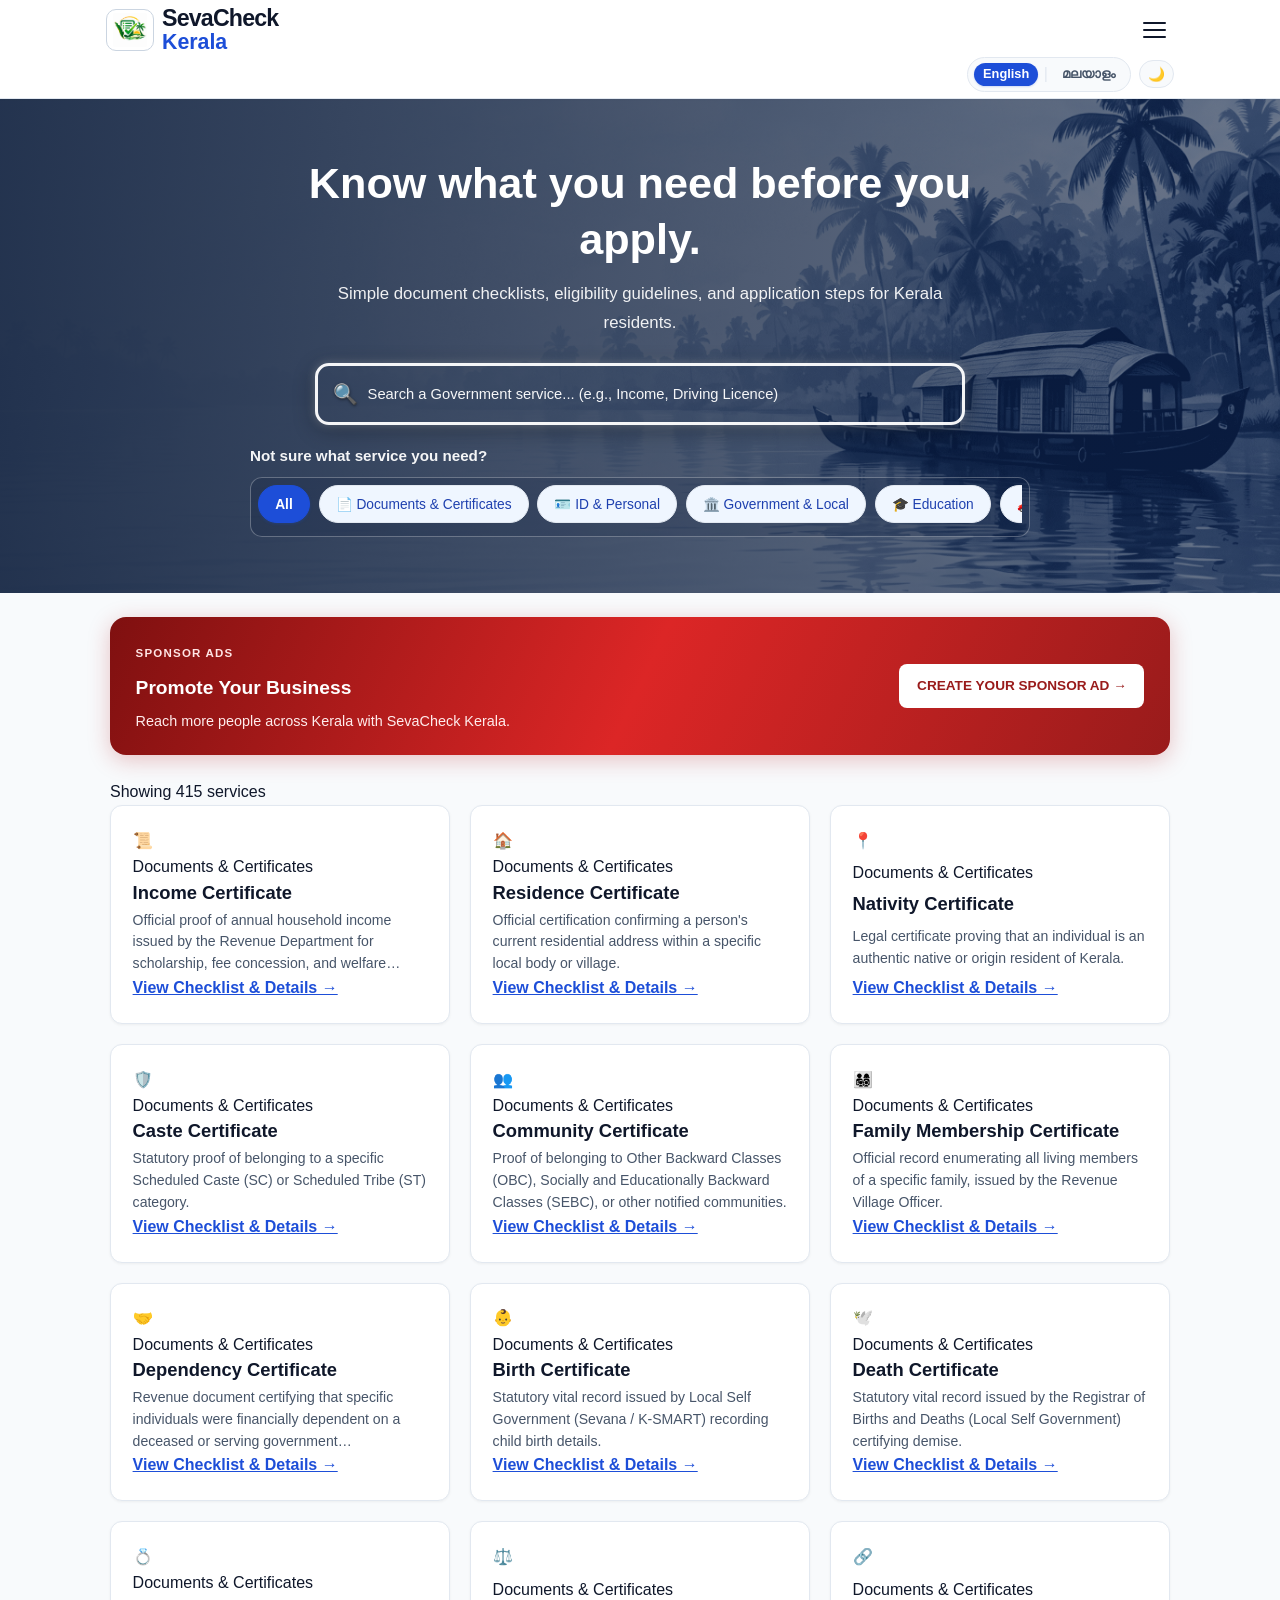
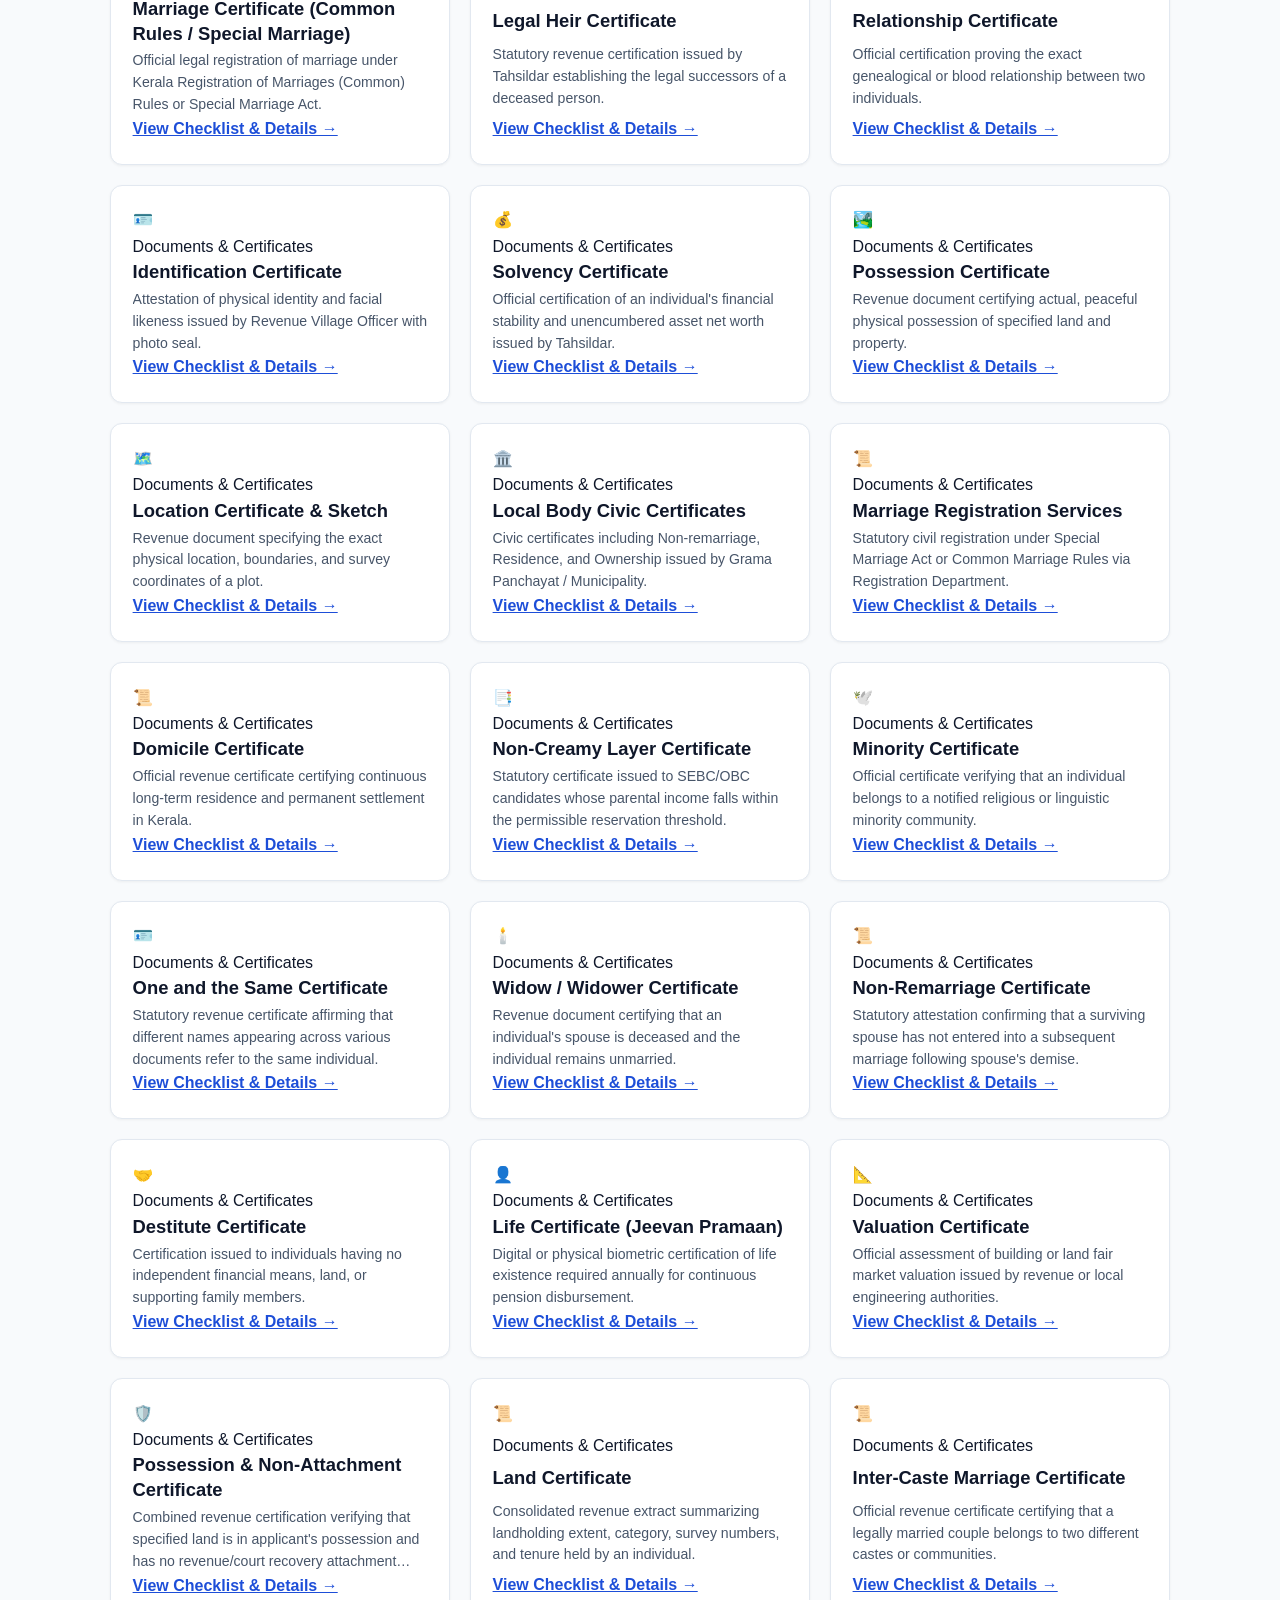
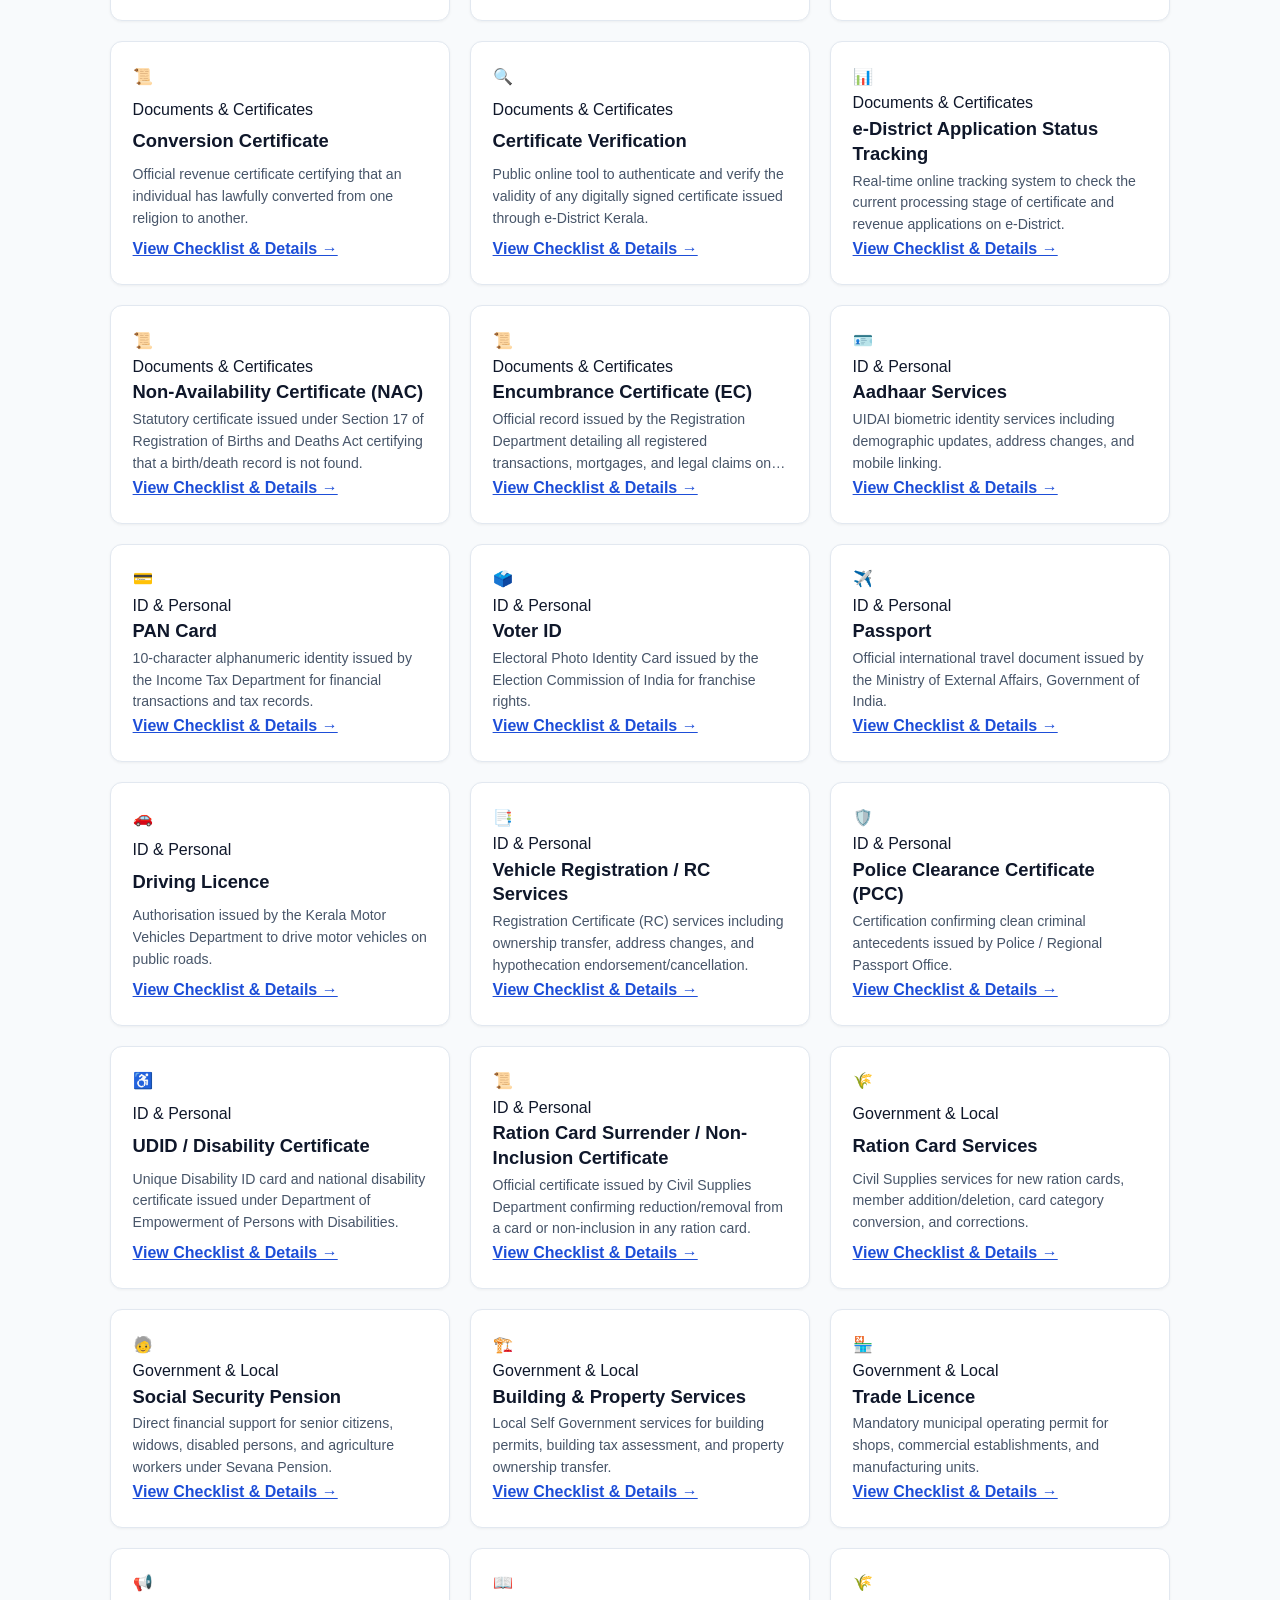
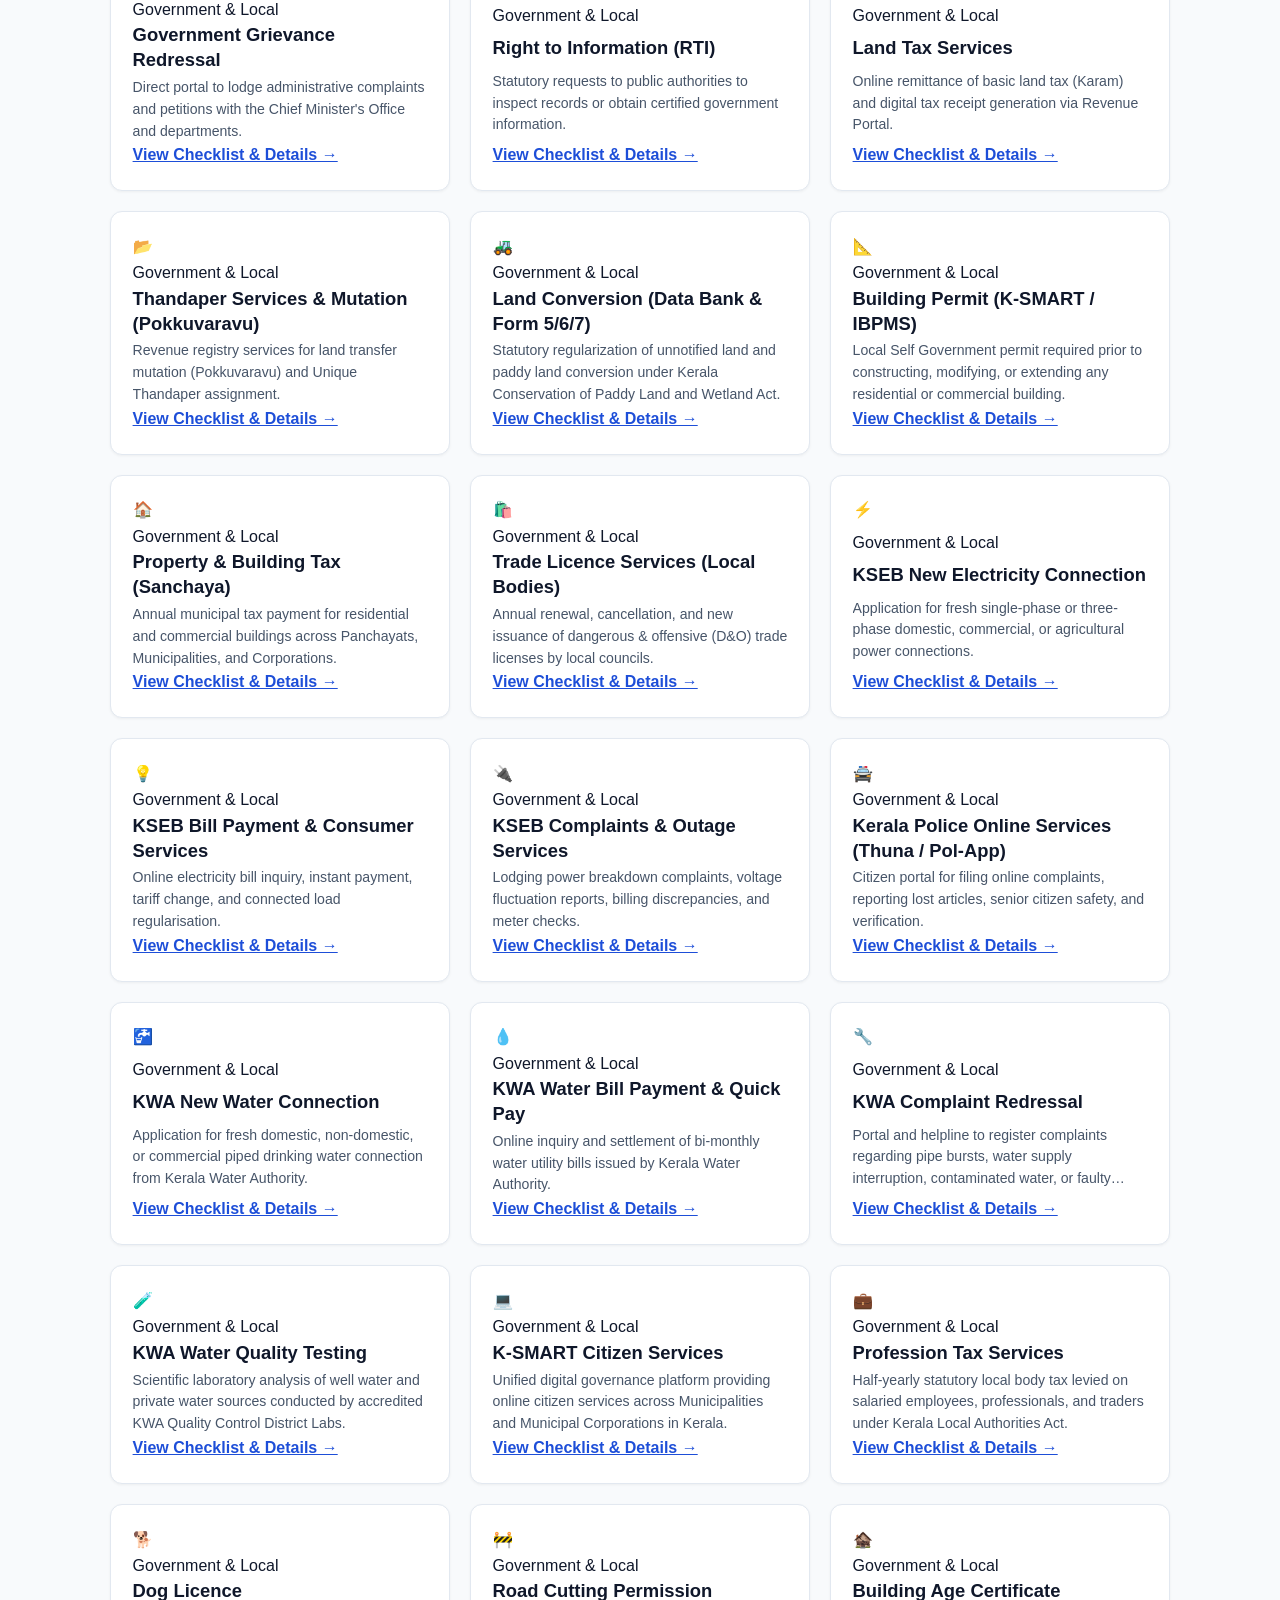
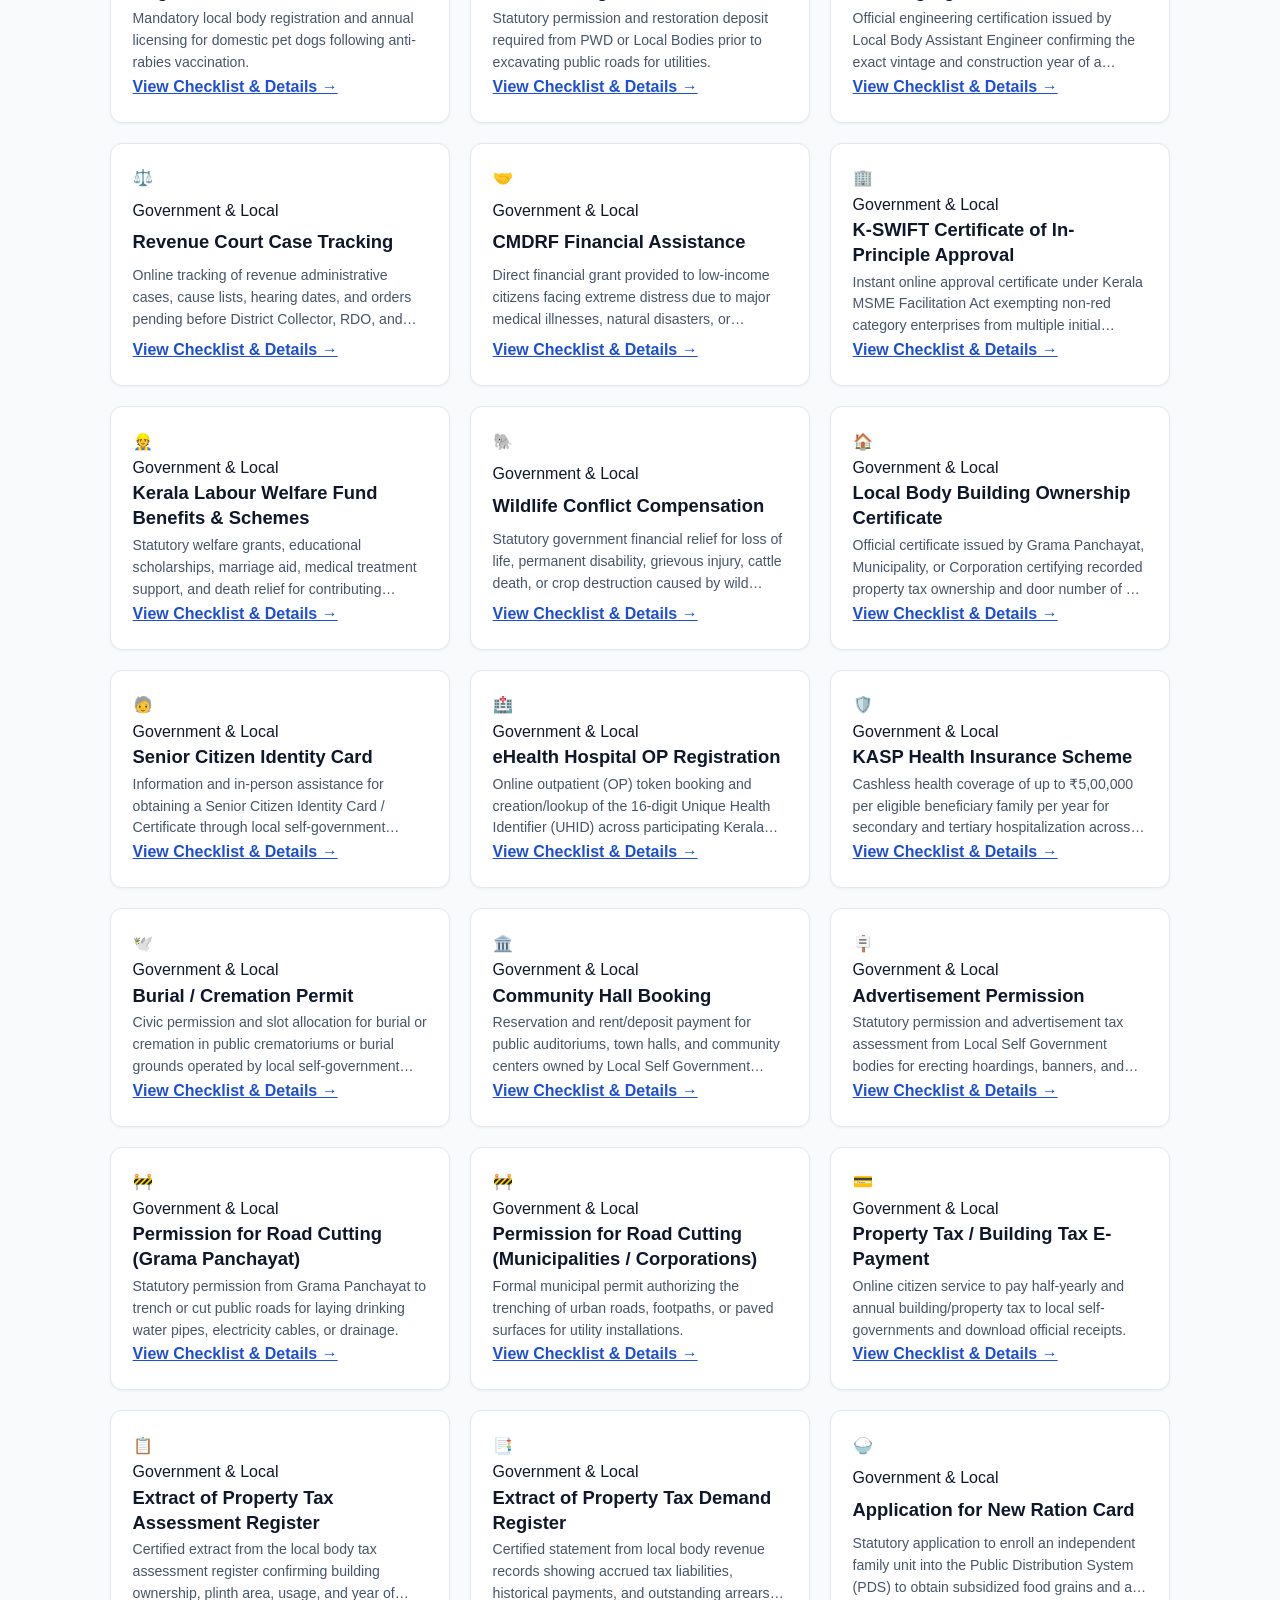
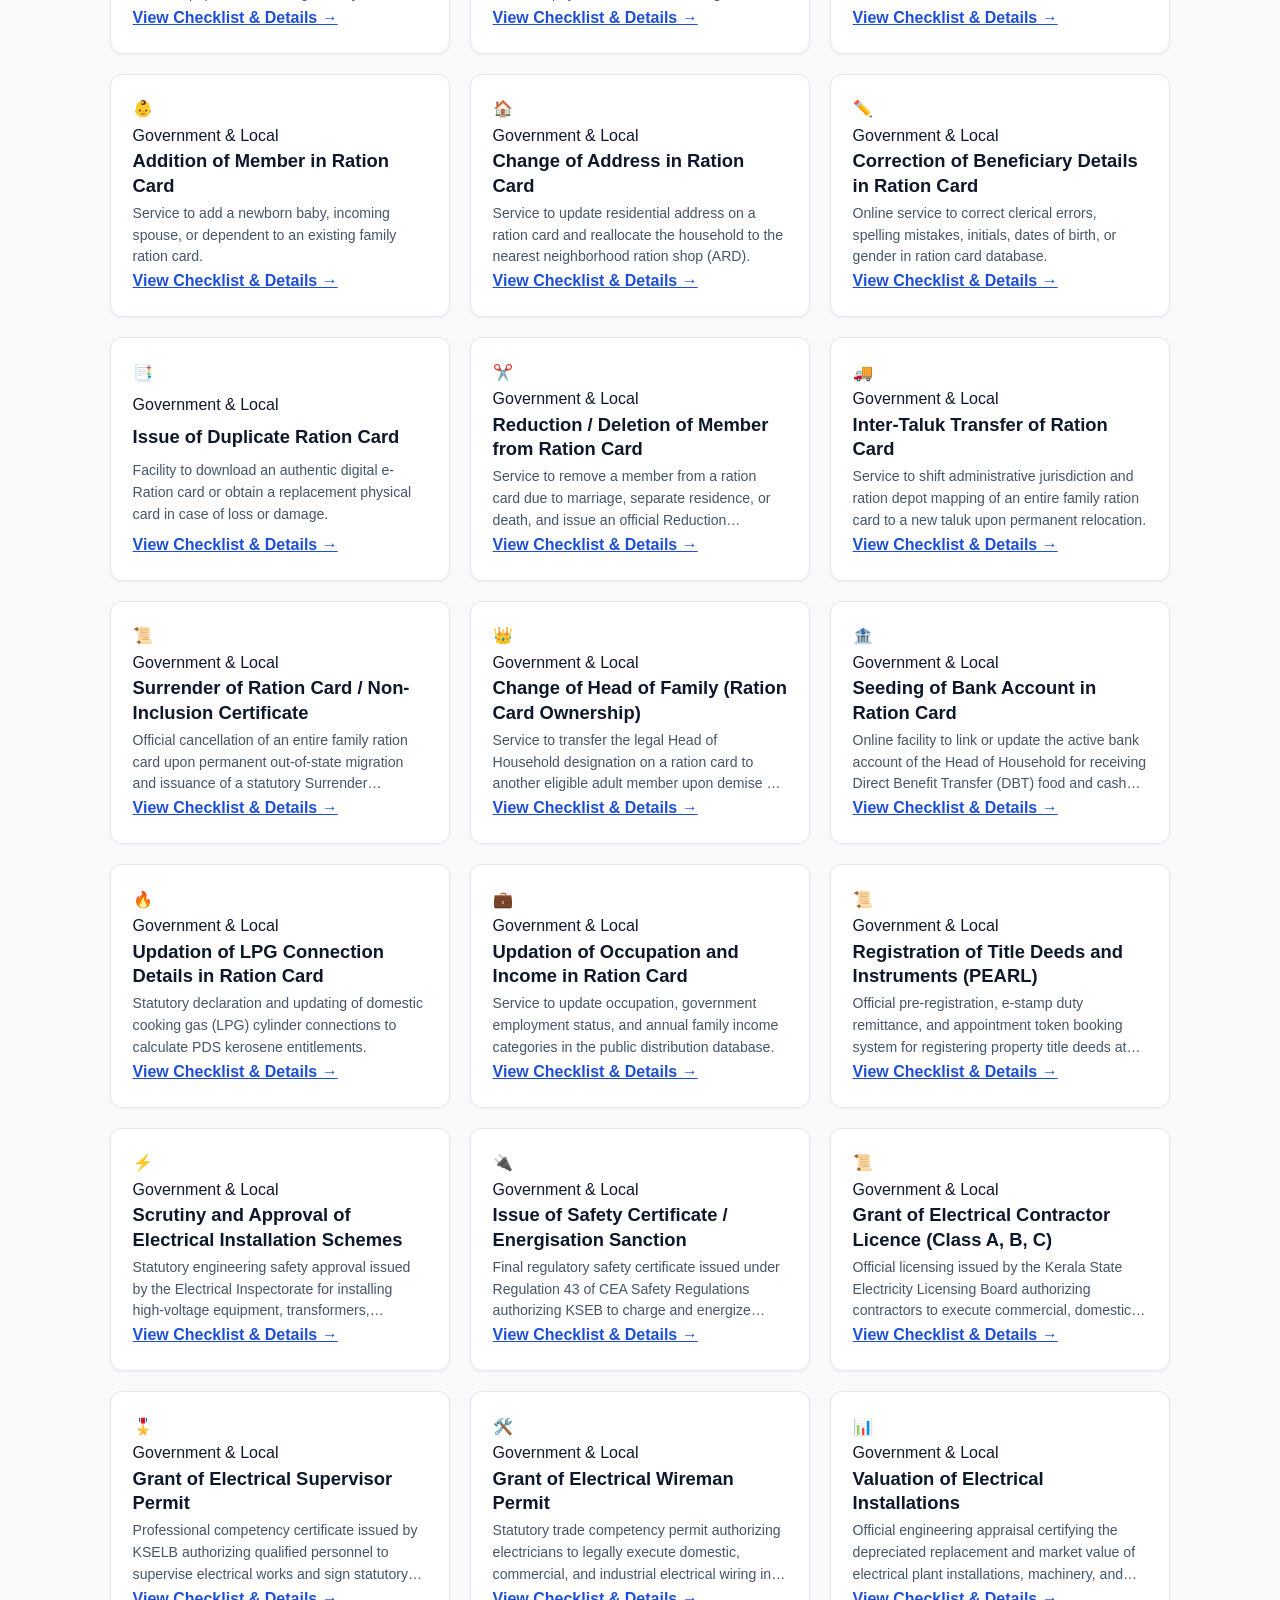
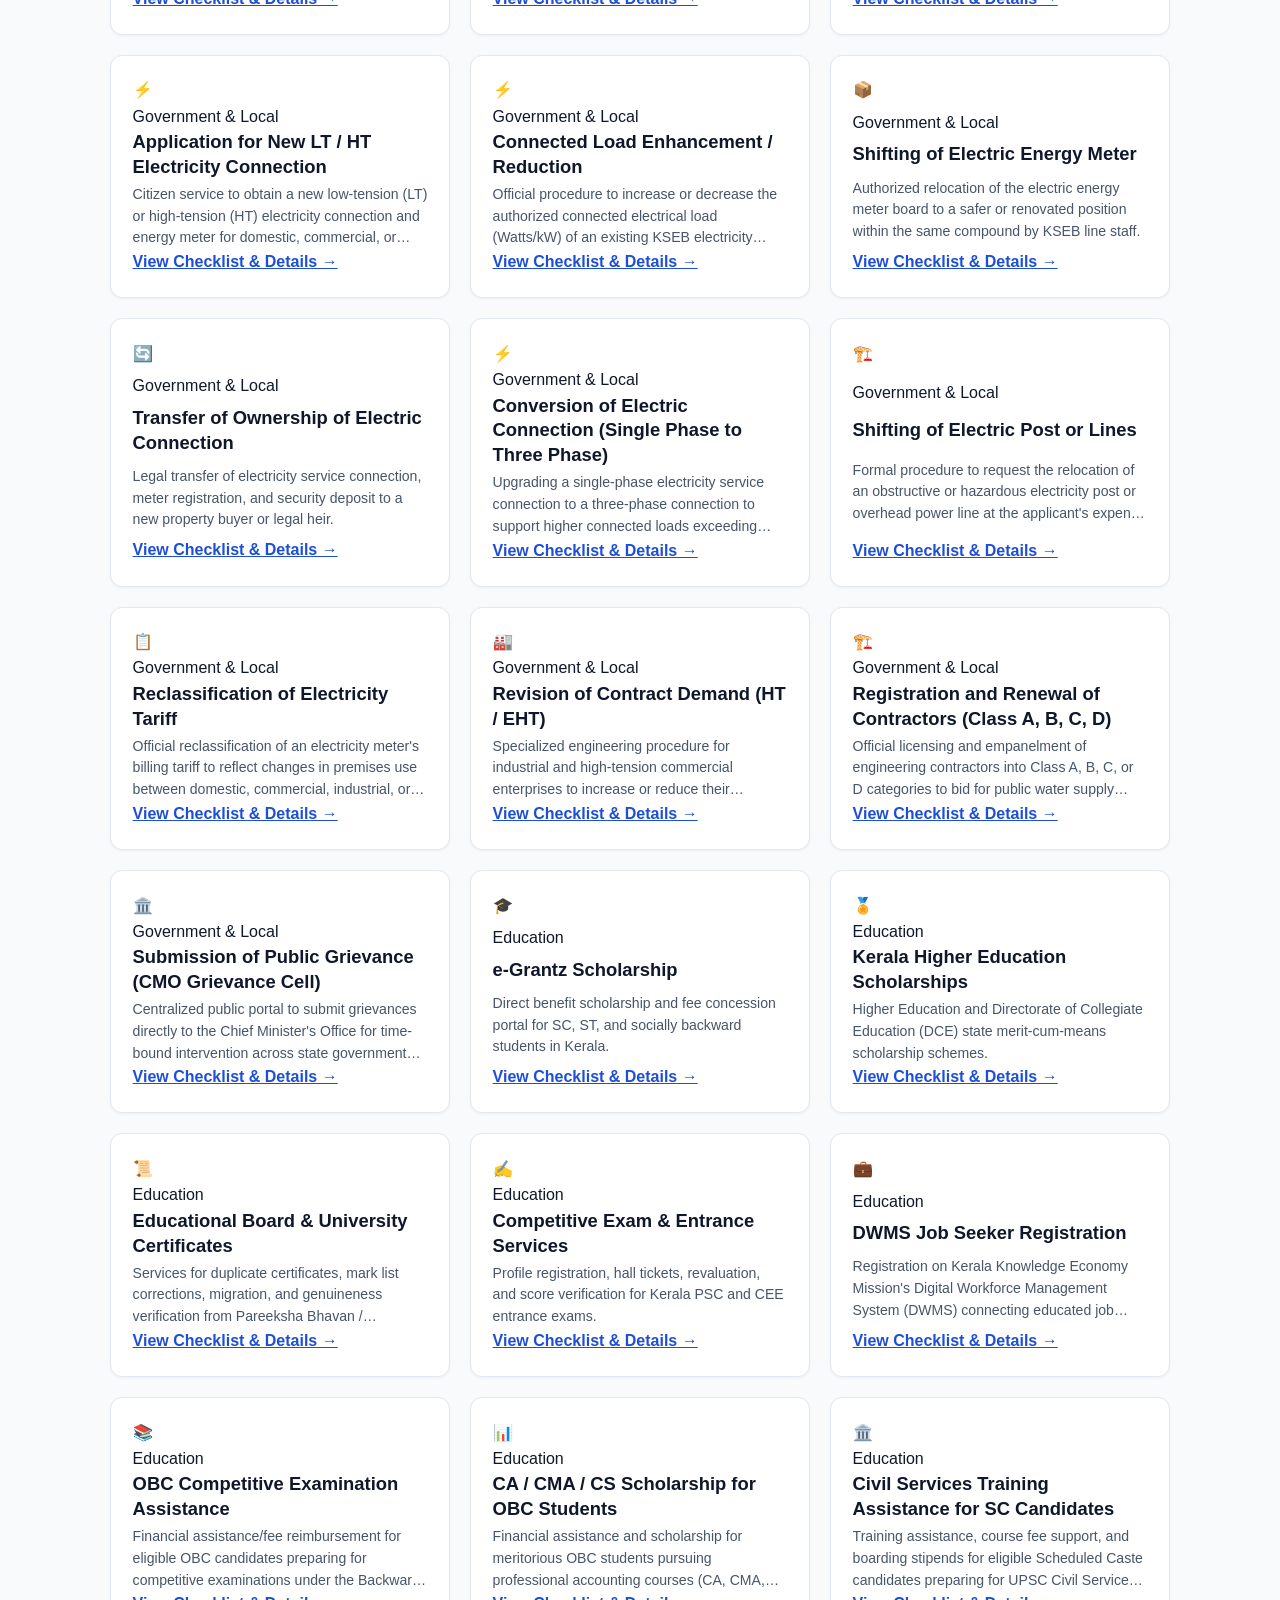
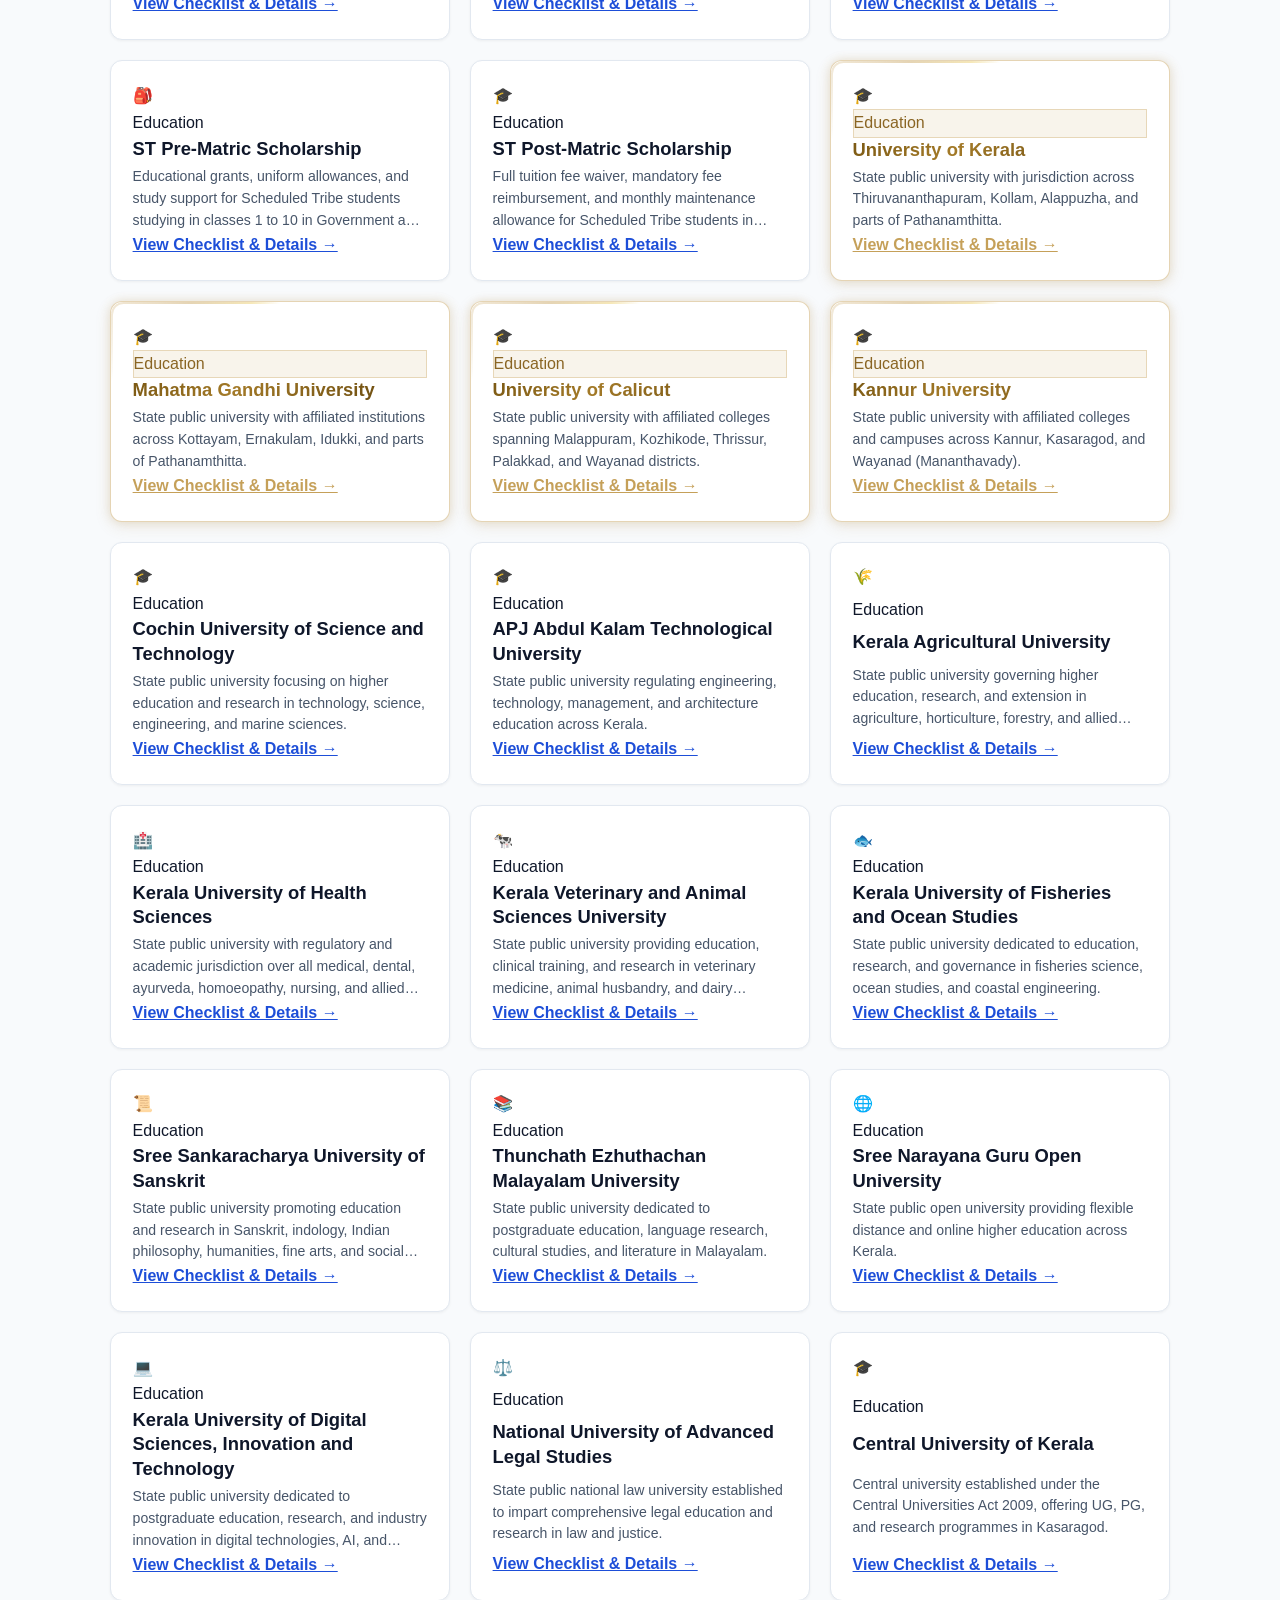
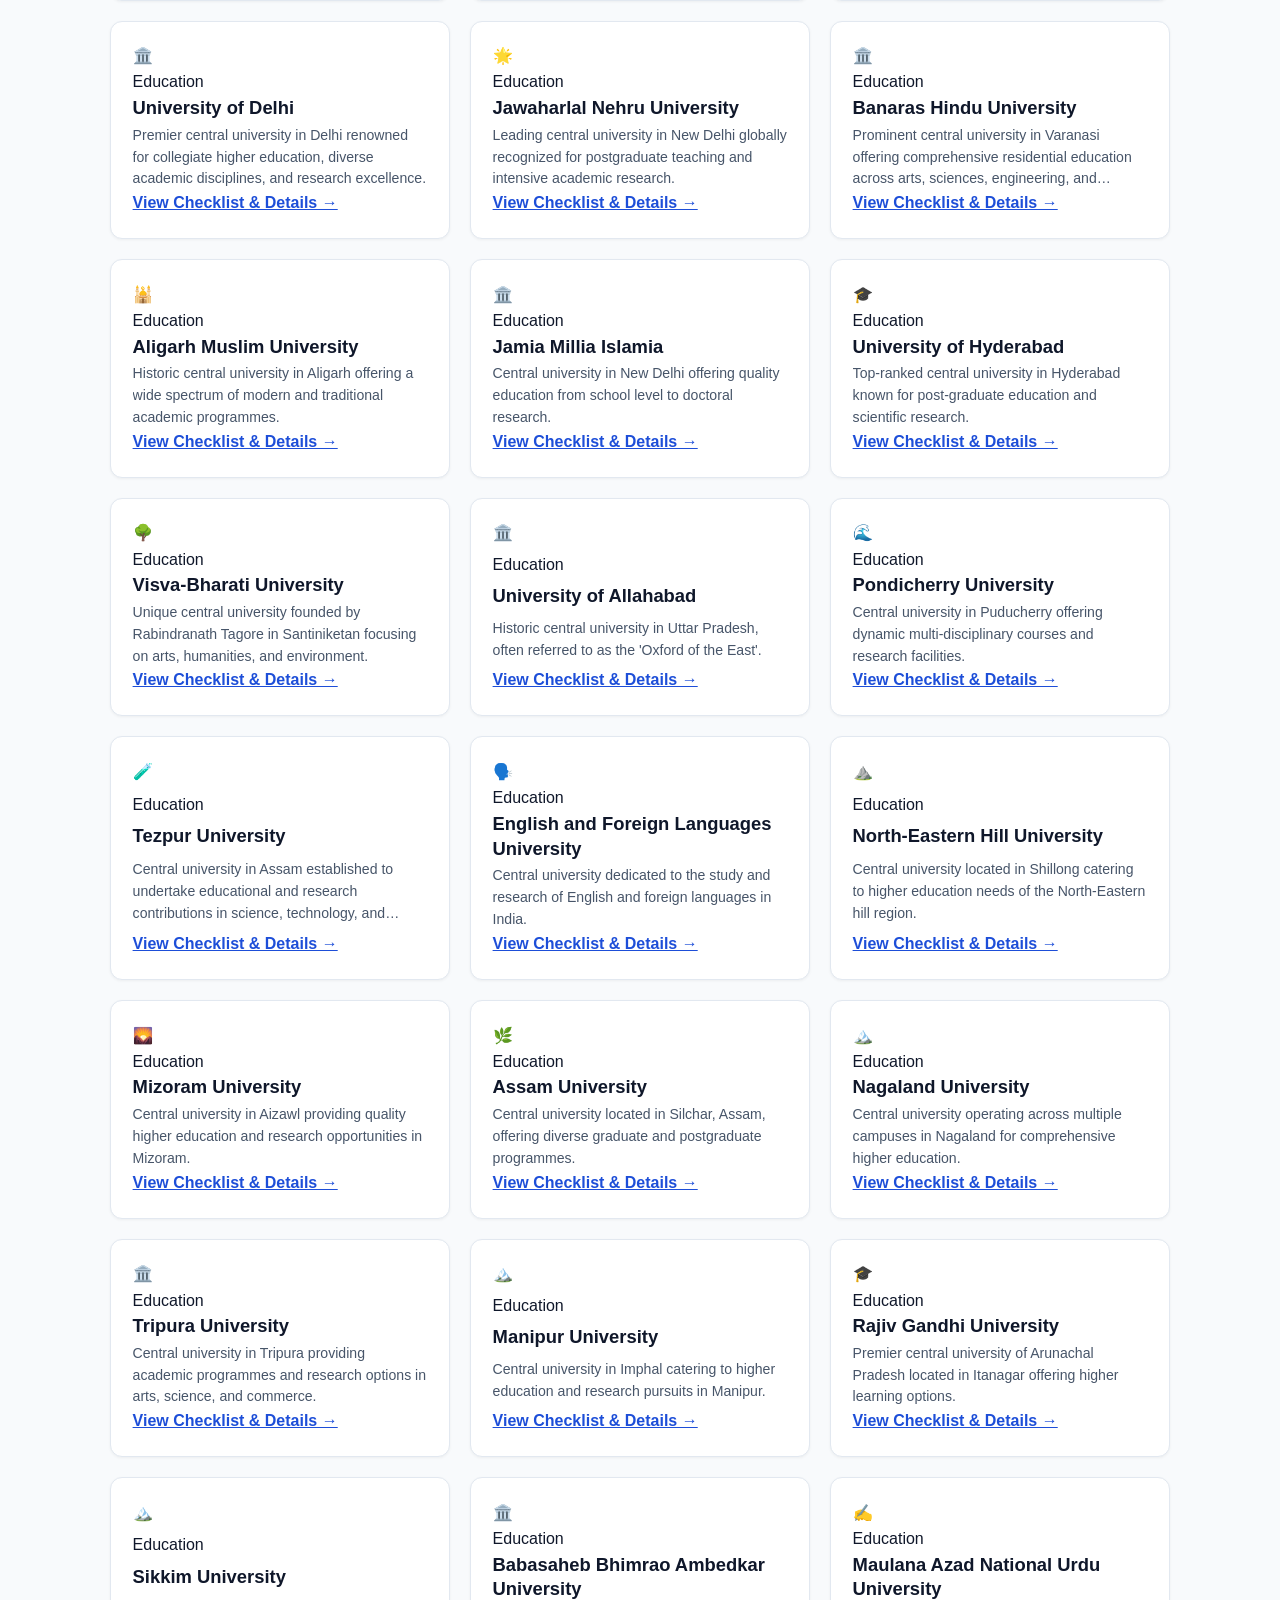
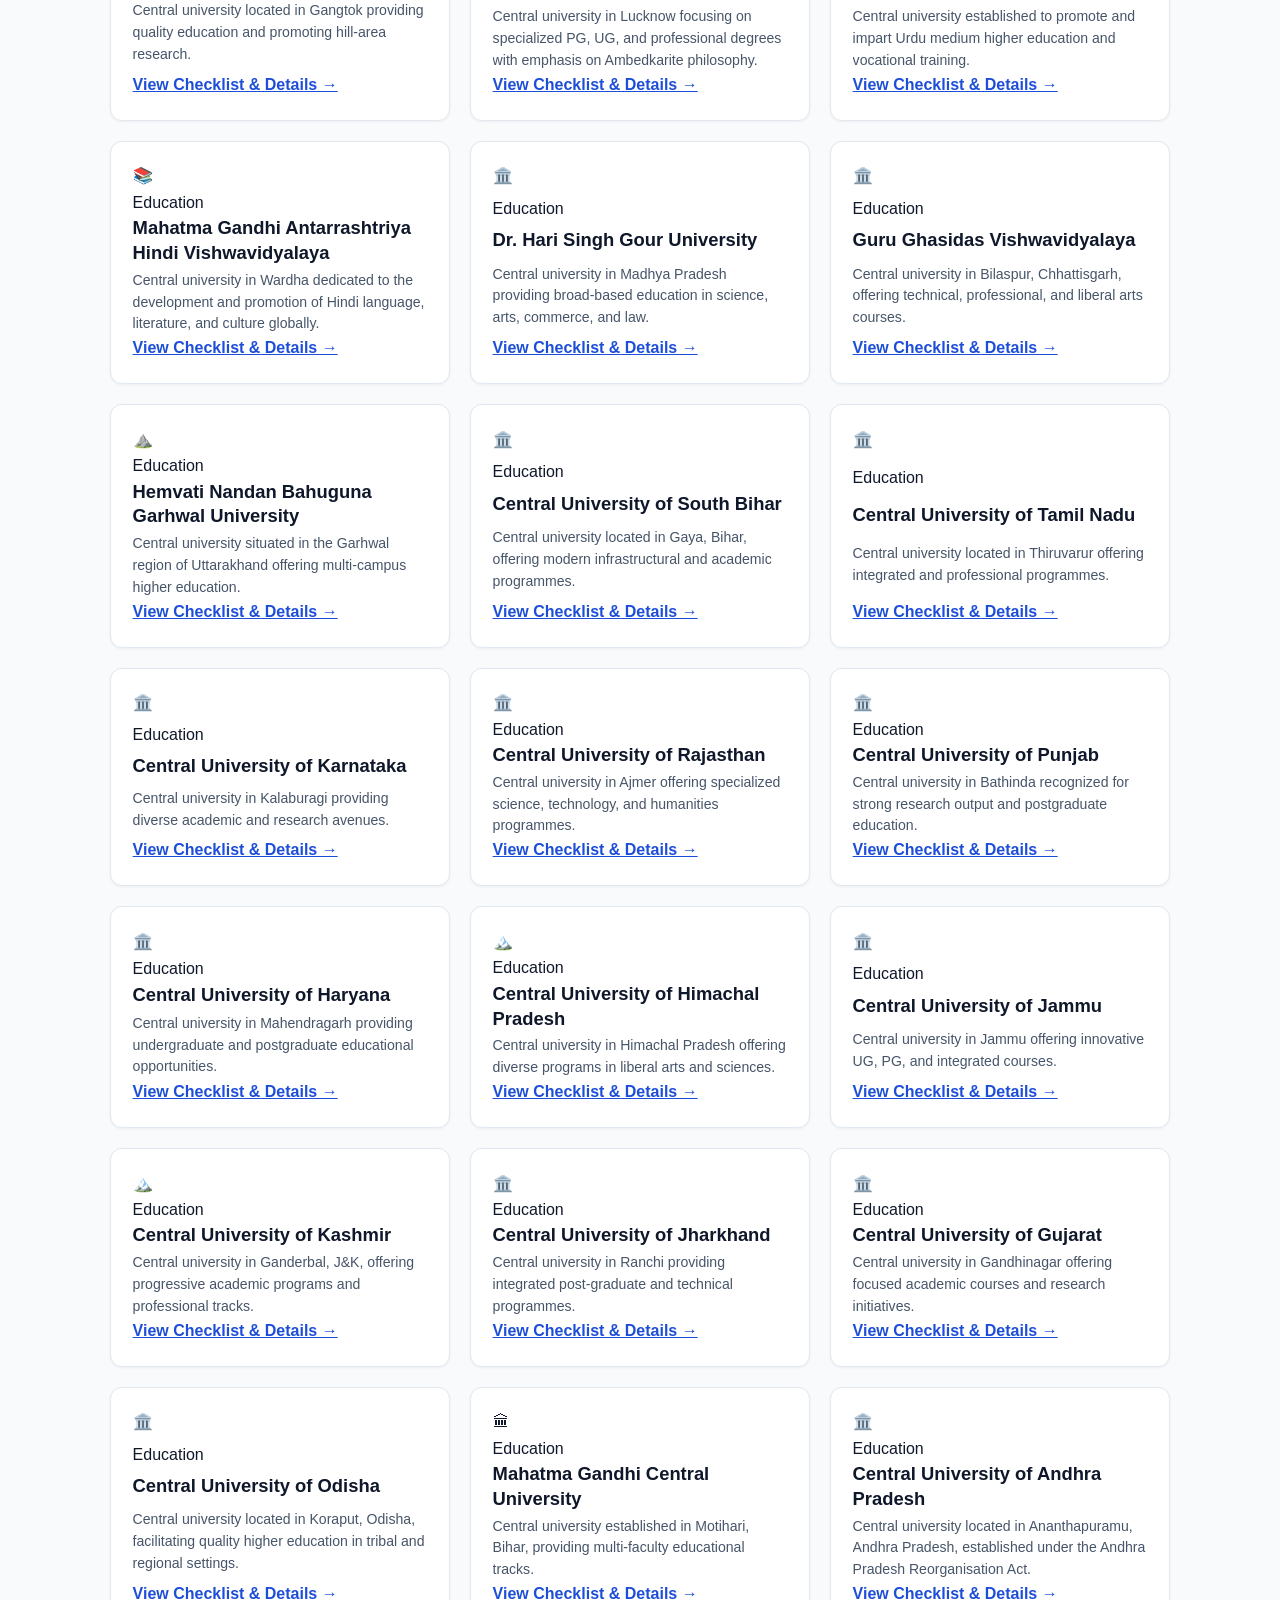
==== index.html @ 90bc4fef "Update index.html" ====
<!DOCTYPE html>
<html lang="en">
<head>
  <meta charset="UTF-8">
  <meta name="viewport" content="width=device-width, initial-scale=1.0, maximum-scale=1.0, user-scalable=no"> 

  <title>SevaCheck Kerala — Know What You Need Before You Apply</title>
  <meta name="description" content="Independent information and document checklist platform for Kerala Government services.">

  <link rel="icon" type="image/x-icon" href="/favicon.ico">
  <link rel="icon" type="image/png" sizes="32x32" href="/favicon-32x32.png">
  <link rel="icon" type="image/png" sizes="16x16" href="/favicon-16x16.png">
  <link rel="apple-touch-icon" sizes="180x180" href="/apple-touch-icon.png">

  <link rel="stylesheet" href="style.css">
</head>

<body>


    
  <!-- Header -->
  <header class="site-header">
    <div class="nav-container">

      <div class="header-top-row">

        <a
          role="button"
          tabindex="0"
          class="brand"
          onclick="navigateTo('home')"
          onkeydown="if(event.key==='Enter'||event.key===' ')navigateTo('home')"
          aria-label="SevaCheck Kerala Home"
        >
          <img
            src="assets/logo/sevacheck-logo.png"
            alt="SevaCheck Kerala Logo"
            class="brand-logo"
          >

          <span class="brand-name">
            <span>SevaCheck</span>
            <small>Kerala</small>
          </span>
        </a>

        <details class="header-menu">
          <summary class="menu-toggle" aria-label="Open menu">
            <span></span>
            <span></span>
            <span></span>
          </summary>

          <nav class="menu-dropdown" aria-label="Main menu">
            <ul>
              <li>
                <a href="javascript:void(0)" id="nav-home"
                   onclick="navigateTo('home')">
                  Home
                </a>
              </li>
                            <li>
                <a href="javascript:void(0)" id="nav-services"
                   onclick="navigateTo('services')">
                  All Services
                </a>
                            </li>
                            <li>
                <a href="javascript:void(0)" id="nav-how"
                   onclick="navigateTo('how')">
                  How It Works
                </a>
              </li>
              <li>
                <a href="javascript:void(0)" id="nav-about"
                   onclick="navigateTo('about')">
                  About SevaCheck
                </a>
              </li>
            </ul>
          </nav>
        </details>

      </div>

      <div class="header-controls">

        <div class="lang-switch-container" id="langSwitch">
          <button type="button" class="lang-btn active"
                  id="btn-lang-en" onclick="setLanguage('en')">
            English
          </button>

          <span class="lang-divider">|</span>

          <button type="button" class="lang-btn"
                  id="btn-lang-ml" onclick="setLanguage('ml')">
            മലയാളം
          </button>
        </div>

        <button
          type="button"
          class="theme-toggle-btn"
          id="themeToggleBtn"
          onclick="toggleTheme()"
          aria-label="Toggle dark mode"
          title="Toggle dark/light mode"
        >
          <span id="themeToggleIcon">🌙</span>
        </button>

      </div>

    </div>
  </header>


  <main>

    <!-- VIEW: HOME / SERVICES -->
    <div id="view-home">

      <!-- HERO SECTION -->
      <section class="hero hero-redesign">

        <div class="hero-image-wrapper">
          <img
            src="assets/hero/1000001244.jpg"
            alt="Kerala backwaters with coconut trees and a traditional boat"
            class="hero-image"
            fetchpriority="high"
          >
          <div class="hero-image-overlay"></div>
        </div>

        <div class="hero-content">

          <div class="hero-text">
            <h1 id="heroHeading" data-i18n="heroHeading">
              Know what you need before you apply.
            </h1>

            <p id="heroSubheading" data-i18n="heroSubheading">
              Simple document checklists, eligibility guidelines, and application steps for Kerala residents.
            </p>
          </div>

          <!-- Search Box -->
          <div class="search-wrapper">
            <span class="search-icon">🔍</span>

            <input
              type="text"
              id="searchInput"
              class="search-input"
              placeholder="Search a Government service... (e.g., Income, Driving Licence)"
              data-i18n-placeholder="searchPlaceholder"
              onkeyup="handleSearch()"
              onkeydown="if(event.key === 'Enter'){event.preventDefault();handleSearch();this.blur();}"
              autocomplete="off"
            >
          </div>
<!-- CATEGORY FILTER SECTION -->
      <section class="category-section">

        <div class="category-section-heading">
          <h3 id="categorySectionHeading" data-i18n="categorySectionHeading">
            Not sure what service you need?
          </h3>
        </div>

        <div class="helper-chips-container">
          <div class="helper-chips-scroll" id="categoryChips">

            <button class="helper-chip active" id="cat-all"
                    data-category="all"
                    onclick="filterCategory('all', this)"
                    data-i18n="catAll">
              All
            </button>

            <button class="helper-chip" id="cat-documents"
                    data-category="documents"
                    onclick="filterCategory('documents', this)"
                    data-i18n="catDocuments">
              📄 Documents &amp; Certificates
            </button>

            <button class="helper-chip" id="cat-id"
                    data-category="id"
                    onclick="filterCategory('id', this)"
                    data-i18n="catId">
              🪪 ID &amp; Personal
            </button>

            <button class="helper-chip" id="cat-government"
                    data-category="government"
                    onclick="filterCategory('government', this)"
                    data-i18n="catGovernment">
              🏛️ Government &amp; Local
            </button>

            <button class="helper-chip" id="cat-education"
                    data-category="education"
                    onclick="filterCategory('education', this)"
                    data-i18n="catEducation">
              🎓 Education
            </button>

            <button class="helper-chip" id="cat-travel"
                    data-category="travel"
                    onclick="filterCategory('travel', this)"
                    data-i18n="catTravel">
              🚗 Travel &amp; Transport
            </button>

            <button class="helper-chip" id="cat-police"
                    data-category="police"
                    onclick="filterCategory('police', this)"
                    data-i18n="catPolice">
              🛡 Police &amp; Public Safety
            </button>

            <button class="helper-chip" id="cat-employment"
                    data-category="employment"
                    onclick="filterCategory('employment', this)"
                    data-i18n="catEmployment">
              💼 Employment &amp; Welfare
            </button>

            <button class="helper-chip" id="cat-norka"
                    data-category="norka"
                    onclick="filterCategory('norka', this)"
                    data-i18n="catNorka">
              ✈️ NORKA / Pravasi
            </button>

            <button class="helper-chip" id="cat-other"
                    data-category="other"
                    onclick="filterCategory('other', this)"
                    data-i18n="catOther">
              📦 Other Services
            </button>

                    </div>
        </div>
      </section>
        </div>
      </section>
      


            <!-- SPONSOR PROMOTION AREA -->
      <section class="sponsor-section" id="sponsorSection">

        <div id="sponsorHomeAd"></div>

      </section>


      <!-- SERVICES SUMMARY -->
      <section class="services-summary">

        <div class="results-header">
          <span class="count" id="servicesCount">
            Showing services
          </span>
        </div>

      </section>


      <!-- SUBCATEGORY NAVIGATION -->
      <div
        id="subcategoryContainer"
        class="subcategory-wrapper"
        style="display: none;"
      ></div>

      <!-- CATEGORY SPONSOR AD -->
      <section class="sponsor-section" id="sponsorCategorySection" style="display: none;">
        <div id="sponsorCategoryAd"></div>
      </section>
      <!-- SERVICE GRID -->
      <div class="service-grid" id="serviceGrid">
        <!-- Service cards are injected through JavaScript -->
      </div>


      <!-- EMPTY STATE -->
      <div class="empty-state" id="emptyState">

        <h3 id="emptyStateHeading" data-i18n="emptyStateHeading">
          No matching service found.
        </h3>

        <p id="emptyStateText" data-i18n="emptyStateText">
          Try searching for words like "Income", "Passport", "Birth", or "Licence".
        </p>

      </div>


      <!-- TRUST NOTICE -->
      <div class="trust-banner">

        <div>⚠️</div>

        <div>
          <strong>Important Notice &amp; Safety Disclaimer:</strong>

          Government requirements, fees, eligibility rules, and procedures can change.
          Always verify the latest information from the official Kerala Government
          portal or authorised Akshaya / e-Seva Kendram before applying.

          Whenever possible, SevaCheck links to official government portals or
          authorised official service-provider portals.

          We do not provide guarantees or government application processing.
        </div>

      </div>

    </div>


    <!-- VIEW: SERVICE DETAIL -->
    <div id="view-detail" class="detail-view">

      <button class="back-btn" id="btnBackToHome"
              onclick="backToHome()" data-i18n="backToHome">
        ← Back to all services
      </button>

      <div class="detail-card">

        <div class="detail-header">
          <h1 id="detailTitle">Service Name</h1>
          <div id="detailSubtitle" class="detail-subtitle"></div>
          <p id="detailDesc" class="detail-desc"></p>
          <div class="badge-bar" id="detailBadges"></div>
        </div>

        <div class="detail-section">
          <h2 id="headingWho" data-i18n="headingWho">👥 Who May Need It</h2>
          <p id="detailWho"></p>
        </div>

        <div class="detail-section">
          <h2 id="headingEligibility" data-i18n="headingEligibility">✅ Basic Eligibility</h2>
          <p id="detailEligibility"></p>
        </div>

        <div class="detail-section">
          <h2 id="headingDocs" data-i18n="headingDocs">📄 Documents to Prepare</h2>

          <p id="checklistHint" class="checklist-hint" data-i18n="checklistHint">
            Check the boxes as you assemble your paperwork:
          </p>

          <div id="detailDocs" class="checklist"></div>
        </div>

        <div class="detail-section" id="additionalDocsSection" style="display: none;">
          <h2 id="headingAdditionalDocs" data-i18n="headingAdditionalDocs">
            📎 Additional / Supporting Documents (If Applicable)
          </h2>

          <ul id="detailAdditionalDocs" class="additional-docs-list"></ul>
        </div>

        <div class="detail-section">
          <h2 id="headingWhere" data-i18n="headingWhere">📍 Where to Apply</h2>
          <p id="detailWhere"></p>
        </div>

        <div class="detail-section">
          <h2 id="headingSteps" data-i18n="headingSteps">📋 Basic Step-by-Step Instructions</h2>
          <ol class="step-list" id="detailSteps"></ol>
        </div>

        <div class="detail-section">
          <h2 id="headingNotes" data-i18n="headingNotes">ℹ️ Important Notes</h2>
          <p id="detailNotes" class="detail-notes-box"></p>
        </div>

        <div class="action-box">
          <div id="officialBtnWrapper"></div>
          <div class="verification-note" id="detailLastVerified"></div>
        </div>

      </div>
    </div>


    <!-- VIEW: HOW IT WORKS -->
    <div id="view-how" class="static-page">

      <h1 id="howHeading" data-i18n="howHeading">
        How SevaCheck Kerala Works
      </h1>

      <p id="howIntro" data-i18n="howIntro">
        Applying for government services does not need to involve multiple trips
        to offices just to find out which document is missing.
      </p>

      <h2 id="howStep1Title" data-i18n="howStep1Title">1. Search your service</h2>
      <p id="howStep1Desc" data-i18n="howStep1Desc">
        Look up the certificate, licence, or document you need through our quick search index.
      </p>

      <h2 id="howStep2Title" data-i18n="howStep2Title">2. Check basic eligibility</h2>
      <p id="howStep2Desc" data-i18n="howStep2Desc">
        Review the standard criteria required under Kerala state guidelines or central requirements.
      </p>

      <h2 id="howStep3Title" data-i18n="howStep3Title">3. Prepare your documents</h2>
      <p id="howStep3Desc" data-i18n="howStep3Desc">
        Use our interactive checklists to tick off documents before you visit an Akshaya centre or submit online.
      </p>

      <h2 id="howStep4Title" data-i18n="howStep4Title">4. Visit official or authorised portals</h2>
      <p id="howStep4Desc" data-i18n="howStep4Desc">
        Whenever possible, SevaCheck links to official government portals or authorised official service-provider portals without third-party confusion.
      </p>

      <h2 id="howStep5Title" data-i18n="howStep5Title">5. Apply and track your application</h2>
      <p id="howStep5Desc" data-i18n="howStep5Desc">
        Submit through official channels and save your application receipt or acknowledgement number.
      </p>

      <div style="margin-top: 2rem;">
        <button class="btn-official" id="howCtaBtn"
                onclick="navigateTo('home')" data-i18n="howCtaBtn">
          Get Started
        </button>
      </div>

    </div>


    <!-- VIEW: ABOUT -->
    <div id="view-about" class="static-page">

      <h1>About SevaCheck Kerala</h1>

      <p>
        <strong>SevaCheck Kerala</strong> is an independent information and guidance
        platform created to reduce confusion regarding public administrative procedures in Kerala.
      </p>

      <h2>Our Core Rules</h2>

      <ul>
        <li>
          <strong>No Personal Identifiers Collected:</strong>
          We do not ask for, process, or store your identification numbers,
          passwords, or personal credentials.
        </li>

        <li>
          <strong>No Government Affiliation:</strong>
          We are not a government agency, not an Akshaya centre,
          and not affiliated with the Government of Kerala.
        </li>

        <li>
          <strong>Official Link Policy:</strong>
          Whenever possible, SevaCheck links to official government portals
          or authorised official service-provider portals.
        </li>

        <li>
          <strong>No Guaranteed Claims:</strong>
          We never promise fast approvals or document issuance,
          as only authorized government officers hold that statutory power.
        </li>
      </ul>

      <h2>Feedback &amp; Updates</h2>

      <p>
        Rules and required proofs change periodically through official gazette notifications.
        If you notice outdated information, verify with the official department website
        or authorised service centre before applying.
      </p>

      <p>
        If you notice outdated information or want to share feedback,
        you can contact us at
        <a href="mailto:support@sevacheck.org">support@sevacheck.org</a>.
      </p>

      <div style="margin-top: 2rem;">
        <button class="btn-official" onclick="navigateTo('home')">
          Back to Home
        </button>
      </div>

    </div>

  </main>


  <!-- FOOTER -->
  <footer>

    <p id="footerCopy">
      © 2026 SevaCheck Kerala — Independent Informational Platform.
      • <a href="privacy.html">Privacy Policy</a>
      • <a href="terms.html">Terms of Use</a>
    </p>

    <p id="footerSub" style="margin-top: 0.3rem;">
      Designed for Kerala citizens. All brand names, department names,
      and portals belong to their respective authorities.
    </p>
<div class="top-disclaimer" id="topDisclaimer" data-i18n="topDisclaimer">
  ℹ️ SevaCheck Kerala is an independent guidance platform. Always verify through official government sources.
</div>
  </footer>


  <!-- SCRIPTS: CENTRAL DATA ARCHITECTURE -->
  <script src="data/registry.js"></script>

  <!-- CATEGORY DATA MODULES -->
  <script src="data/cat-documents.js"></script>
  <script src="data/cat-id.js"></script>
  <script src="data/cat-government.js"></script>

  <!-- EDUCATION DATA -->
  <script src="data/education/cat-education.js"></script>
  <script src="data/education/cat-education-universities.js"></script>
  <script src="data/education/cat-education-central-universities.js"></script>
  <script src="data/education/cat-education-other-universities.js"></script>

  <!-- EDUCATION INSTITUTIONS -->
  <script src="data/education/institutions/institutions-iits.js"></script>
  <script src="data/education/institutions/institutions-iisc-iisers.js"></script>
  <script src="data/education/institutions/institutions-nits.js"></script>
  <script src="data/education/institutions/institutions-iims.js"></script>
  <script src="data/education/institutions/institutions-specialized.js"></script>

  <!-- OTHER CATEGORY DATA -->
  <script src="data/cat-travel.js"></script>
  <script src="data/cat-police.js"></script>
  <script src="data/cat-employment.js"></script>
  <script src="data/cat-norka.js"></script>
  <script src="data/cat-other.js"></script>
  <!-- SPONSOR ADS CONFIGURATION -->
  <script src="data/sponsors.js"></script>
  <!-- MAIN APPLICATION ENGINE -->
  <script src="script.js"></script>

</body>
</html>
---- style.css ----
:root {
  --primary: #1d4ed8;
  --primary-dark: #1e40af;
  --primary-light: #eff6ff;
  --accent: #2563eb;
  --text-main: #0f172a;
  --text-muted: #475569;
  --bg-page: #f8fafc;
  --bg-card: #ffffff;
  --border-color: #e2e8f0;
  --warning-bg: #fffbeb;
  --warning-border: #fcd34d;
  --warning-text: #92400e;
  --success-bg: #ecfdf5;
  --success-text: #065f46;
  --radius-sm: 8px;
  --radius-md: 12px;
  --radius-lg: 16px;
  --shadow-sm: 0 1px 3px rgba(0, 0, 0, 0.05);
  --shadow-md: 0 4px 6px -1px rgba(0, 0, 0, 0.08), 0 2px 4px -2px rgba(0, 0, 0, 0.05);
  --shadow-lg: 0 10px 15px -3px rgba(0, 0, 0, 0.08), 0 4px 6px -4px rgba(0, 0, 0, 0.03);
  --font-stack: -apple-system, BlinkMacSystemFont, "Segoe UI", Roboto, "Manjari", "Gayathri", "Noto Sans Malayalam", Oxygen, Ubuntu, Cantarell, "Open Sans", "Helvetica Neue", sans-serif;
}

/* Dark Mode Theme Overrides */
:root[data-theme="dark"],
html[data-theme="dark"] {
  --primary: #3b82f6;
  --primary-dark: #60a5fa;
  --primary-light: rgba(59, 130, 246, 0.15);
  --accent: #60a5fa;
  --text-main: #f1f5f9;
  --text-muted: #94a3b8;
  --bg-page: #0f172a;
  --bg-card: #1e293b;
  --border-color: #334155;
  --warning-bg: #291e0a;
  --warning-border: #78350f;
  --warning-text: #fef08a;
  --success-bg: #062e24;
  --success-text: #a7f3d0;
  --shadow-sm: 0 1px 3px rgba(0, 0, 0, 0.35);
  --shadow-md: 0 4px 6px -1px rgba(0, 0, 0, 0.4), 0 2px 4px -2px rgba(0, 0, 0, 0.3);
  --shadow-lg: 0 10px 15px -3px rgba(0, 0, 0, 0.5), 0 4px 6px -4px rgba(0, 0, 0, 0.4);
}

*,
*::before,
*::after {
  box-sizing: border-box;
  margin: 0;
  padding: 0;
  font-family: var(--font-stack);
  -webkit-tap-highlight-color: transparent;
}

html,
body {
  width: 100%;
  max-width: 100%;
  overflow-x: hidden;
}

body {
  background-color: var(--bg-page);
  color: var(--text-main);
  line-height: 1.65;
  -webkit-font-smoothing: antialiased;
  text-rendering: optimizeLegibility;
  word-break: normal;
  overflow-wrap: break-word;
  transition: background-color 0.2s ease, color 0.2s ease;
}

/* Header & Navigation */
header {
  background: var(--bg-card);
  border-bottom: 1px solid var(--border-color);
  position: sticky;
  top: 0;
  z-index: 50;
  box-shadow: 0 1px 2px rgba(0, 0, 0, 0.03);
  width: 100%;
  overflow-x: clip;
  transition: background-color 0.2s ease, border-color 0.2s ease;
}

.nav-container {
  max-width: 1100px;
  margin: 0 auto;
  padding: 0.75rem 1.25rem;
  display: flex;
  justify-content: space-between;
  align-items: center;
  gap: 0.75rem;
  width: 100%;
  box-sizing: border-box;
}

.brand {
  display: inline-flex;
  align-items: center;
  gap: 0.5rem;
  text-decoration: none;
  color: var(--primary);
  font-weight: 700;
  font-size: 1.25rem;
  letter-spacing: -0.01em;
  flex-shrink: 0;
  white-space: nowrap;
  cursor: pointer;
  user-select: none;
}

/* SevaCheck Logo */
.brand-logo {
  display: block;
  width: 64px;
  height: 54px;
  object-fit: contain;
  flex-shrink: 0;
  border: 1px solid #cbd5e1;
  border-radius: 10px;
  padding: 3px;
}

/* SevaCheck Brand Name */
.brand-name {
  display: flex;
  flex-direction: column;
  justify-content: center;
  color: #10264d;
  font-size: 1.45rem;
  font-weight: 800;
  line-height: 1.05;
  letter-spacing: -0.035em;
}

.brand-name small {
  color: #2563eb;
  font-size: 0.92em;
  font-weight: 700;
  letter-spacing: 0;
}
.brand span.badge {
  background: var(--primary-light);
  color: var(--primary);
  font-size: 0.75rem;
  padding: 2px 8px;
  border-radius: 999px;
  font-weight: 600;
}

.nav-right {
  display: flex;
  align-items: center;
  gap: 1rem;
}

nav ul {
  display: flex;
  list-style: none;
  gap: 1.15rem;
  align-items: center;
  padding: 0;
  margin: 0;
}

nav a {
  text-decoration: none;
  color: var(--text-muted);
  font-weight: 500;
  font-size: 0.95rem;
  transition: color 0.15s ease;
  cursor: pointer;
  padding: 0.25rem 0;
  display: inline-block;
  white-space: nowrap;
}

nav a:hover,
nav a.active {
  color: var(--primary);
}

/* Header Controls (Language & Theme Toggles) */
.header-controls {
  display: inline-flex;
  align-items: center;
  gap: 0.5rem;
  flex-shrink: 0;
}

/* Language Switcher */
.lang-switch-container {
  display: inline-flex;
  align-items: center;
  background: var(--bg-page);
  border: 1px solid var(--border-color);
  padding: 3px 6px;
  border-radius: 999px;
  gap: 0.35rem;
  flex-shrink: 0;
  white-space: nowrap;
  box-sizing: border-box;
}

.lang-divider {
  color: var(--border-color);
}

.lang-btn {
  background: none;
  border: none;
  color: var(--text-muted);
  cursor: pointer;
  font-size: 0.8rem;
  font-weight: 600;
  padding: 0.2rem 0.55rem;
  border-radius: 999px;
  transition: all 0.2s ease;
  line-height: 1.3;
}

.lang-btn:hover {
  color: var(--primary);
}

.lang-btn.active {
  background: var(--primary);
  color: #ffffff !important;
  box-shadow: 0 1px 2px rgba(29, 78, 216, 0.2);
}

/* Theme Toggle Button */
.theme-toggle-btn {
  background: var(--bg-page);
  border: 1px solid var(--border-color);
  border-radius: 999px;
  padding: 4px 8px;
  cursor: pointer;
  display: inline-flex;
  align-items: center;
  justify-content: center;
  font-size: 0.85rem;
  line-height: 1;
  color: var(--text-main);
  transition: background-color 0.15s ease, border-color 0.15s ease, color 0.15s ease;
  flex-shrink: 0;
  min-height: 28px;
  min-width: 32px;
}

.theme-toggle-btn:hover {
  border-color: var(--primary);
  color: var(--primary);
}

/* Disclaimer Top Banner */
.top-disclaimer {
  background: var(--bg-page);
  color: var(--text-muted);
  font-size: 0.8rem;
  text-align: center;
  padding: 0.45rem 1rem;
  border-bottom: 1px solid var(--border-color);
  line-height: 1.45;
  width: 100%;
  overflow-wrap: break-word;
}

main {
  max-width: 1100px;
  margin: 0 auto;
  padding: 0 1.25rem 4rem;
  width: 100%;
  box-sizing: border-box;
}

/* Hero Section — SevaCheck Redesign */
.hero {
  position: relative;
  width: 100vw;
  max-width: none;
  margin-left: calc(50% - 50vw);
margin-bottom: 0px;
  min-height: 390px;
  display: flex;
  align-items: center;
  justify-content: center;
  text-align: center;
  padding: 3.5rem 1.25rem;
  border-radius: 0;
  box-sizing: border-box;
  overflow: hidden;
  isolation: isolate;
}

.hero-redesign {
  background: #123b78;
}

.hero-image-wrapper {
  position: absolute;
  inset: 0;
  z-index: -2;
}

.hero-image {
  width: 100%;
  height: 100%;
  object-fit: cover;
  display: block;
}

.hero-image-overlay {
  position: absolute;
  inset: 0;
  background: linear-gradient(
    90deg,
    rgba(8, 25, 55, 0.88),
    rgba(8, 25, 55, 0.58)
  );
}

.hero-content {
  width: 100%;
  max-width: 780px;
  position: relative;
  z-index: 1;
}

.hero-text h1 {
  color: #ffffff;
  font-size: clamp(1.8rem, 4vw, 2.7rem);
  font-weight: 800;
  line-height: 1.3;
  margin-bottom: 0.8rem;
}

.hero-text p {
  color: rgba(255, 255, 255, 0.92);
  font-size: 1.05rem;
  max-width: 650px;
  margin: 0 auto 1.6rem;
  line-height: 1.7;
}

.hero .search-wrapper {
  max-width: 650px;
  margin: 0 auto;
}

.hero .search-input {
  min-height: 62px;
  border: 3px solid rgba(255, 255, 255, 0.95);
  border-radius: 14px;
  background: transparent;
  backdrop-filter: none;
  -webkit-backdrop-filter: none;
  box-shadow: 0 0 10px rgba(255, 255, 255, 0.25),
              0 5px 22px rgba(0, 0, 0, 0.3);
  color: #ffffff;
  animation: search-glow 3s ease-in-out infinite;
}

.hero .search-input::placeholder {
  color: rgba(255, 255, 255, 0.95);
  opacity: 1;
}

@keyframes search-glow {
  0%, 100% {
    box-shadow: 0 0 8px rgba(255, 255, 255, 0.2),
                0 5px 22px rgba(0, 0, 0, 0.3);
  }
  50% {
    box-shadow: 0 0 17px rgba(255, 255, 255, 0.5),
                0 5px 25px rgba(0, 0, 0, 0.35);
  }
}

@media (prefers-reduced-motion: reduce) {
  .hero .search-input {
    animation: none;
  }
}


@media (max-width: 600px) {
  .hero {
    min-height: 360px;
    padding: 2.5rem 1rem;
    border-radius: 0;
  }

  .hero-image-overlay {
    background: rgba(8, 25, 55, 0.68);
  }

  .hero-text h1 {
    font-size: 1.8rem;
  }

  .hero-text p {
    font-size: 0.92rem;
  }
}
/* Category Filters Inside Hero */
.hero .category-section {
  margin: 1.15rem auto 0;
  padding: 0;
  background: transparent;
  border: 0;
  box-shadow: none;
  width: 100%;
  text-align: left;
}

.hero .category-section h3 {
  color: rgba(255, 255, 255, 0.95);
  font-size: 0.95rem;
  margin: 0 0 0.55rem;
}

.hero .helper-chips-container {
  border: 1px solid rgba(255, 255, 255, 0.28);
  border-radius: 12px;
  background: rgba(8, 25, 55, 0.18);
  padding: 0.45rem;
  width: 100%;
}
/* Search Box */
.search-wrapper {
  max-width: 640px;
  margin: 0 auto;
  position: relative;
  width: 100%;
}

.search-input {
  width: 100%;
  padding: 0.95rem 1.25rem 0.95rem 3.1rem;
  font-size: 1rem;
  border: 2px solid var(--border-color);
  border-radius: var(--radius-lg);
  background: var(--bg-card);
  outline: none;
  transition: border-color 0.2s, box-shadow 0.2s, background-color 0.2s;
  box-shadow: var(--shadow-sm);
  color: var(--text-main);
}

.search-input::placeholder {
  color: var(--text-muted);
  opacity: 0.75;
  font-size: 0.92rem;
}

.search-input:focus {
  border-color: var(--primary);
  box-shadow: 0 0 0 4px rgba(37, 99, 235, 0.15);
}

.search-icon {
  position: absolute;
  left: 1.15rem;
  top: 50%;
  transform: translateY(-50%);
  font-size: 1.25rem;
  color: #ffffff;
  opacity: 1;
  filter: none;
  text-shadow: 0 1px 3px rgba(0, 0, 0, 0.5);
  pointer-events: none;
}
/* ==========================================
   SPONSOR PROMOTION SECTION
   ========================================== */

.sponsor-section {
  width: 100%;
  margin: 1.5rem auto;
}

.sponsor-contact {
  display: flex;
  align-items: center;
  justify-content: space-between;
  gap: 1.25rem;
  padding: 1.15rem 1.35rem;
  background: var(--bg-card);
  border: 1px solid var(--border-color);
  border-radius: var(--radius-lg);
  box-shadow: var(--shadow-sm);
}

.sponsor-contact-content {
  min-width: 0;
}

.sponsor-label {
  display: inline-block;
  color: var(--primary);
  font-size: 0.72rem;
  font-weight: 800;
  letter-spacing: 1.2px;
  margin-bottom: 0.35rem;
}

.sponsor-contact-content p {
  color: var(--text-main);
  font-size: 0.92rem;
  line-height: 1.5;
}

.sponsor-contact-link {
  display: inline-flex;
  align-items: center;
  justify-content: center;
  flex-shrink: 0;
  padding: 0.7rem 1.1rem;
  min-height: 42px;
  border-radius: var(--radius-sm);
  background: var(--primary);
  color: #ffffff;
  font-size: 0.85rem;
  font-weight: 700;
  text-decoration: none;
  transition: background 0.2s ease;
}

.sponsor-contact-link:hover {
  background: var(--primary-dark);
}
/* Sponsor Fallback — Animated Red Banner */

.sponsor-fallback-banner {
  position: relative;
  display: flex;
  align-items: center;
  justify-content: space-between;
  gap: 1.25rem;
  padding: 1.4rem 1.6rem;
  overflow: hidden;
  border-radius: var(--radius-lg);
  background: linear-gradient(115deg, #7f1010, #dc2626, #991b1b);
  color: #ffffff;
  box-shadow: 0 5px 22px rgba(185, 28, 28, 0.25);
  isolation: isolate;
}

.sponsor-fallback-banner::before {
  content: "";
  position: absolute;
  inset: 0;
  z-index: -1;
  background: linear-gradient(
    110deg,
    transparent 25%,
    rgba(255, 255, 255, 0.16) 48%,
    transparent 70%
  );
  transform: translateX(-100%);
  animation: sponsorShine 5s ease-in-out infinite;
}

.sponsor-fallback-content {
  min-width: 0;
}

.sponsor-fallback-banner .sponsor-label {
  color: #ffe4e4;
}

.sponsor-fallback-banner h3 {
  margin: 0.2rem 0 0.45rem;
  color: #ffffff;
  font-size: 1.2rem;
  font-weight: 800;
}

.sponsor-fallback-banner p {
  margin: 0;
  color: #ffecec;
  font-size: 0.9rem;
  line-height: 1.5;
}

.sponsor-fallback-banner .sponsor-contact-link {
  background: #ffffff;
  color: #991b1b;
  white-space: nowrap;
}

.sponsor-fallback-banner .sponsor-contact-link:hover {
  background: #ffe4e4;
}

@keyframes sponsorShine {
  0%, 55% {
    transform: translateX(-100%);
  }
  100% {
    transform: translateX(100%);
  }
}

@media (max-width: 600px) {
  .sponsor-fallback-banner {
    flex-direction: column;
    align-items: stretch;
    padding: 1.2rem;
    gap: 1rem;
  }

  .sponsor-fallback-banner .sponsor-contact-link {
    width: 100%;
    white-space: normal;
  }
}

@media (prefers-reduced-motion: reduce) {
  .sponsor-fallback-banner::before {
    animation: none;
  }
}
/* Sponsor Banner */
.sponsor-banner {
  display: block;
  width: 100%;
  overflow: hidden;
  border: 1px solid var(--border-color);
  border-radius: var(--radius-lg);
}

.sponsor-banner img {
  display: block;
  width: 100%;
  height: auto;
  object-fit: cover;
}

@media (max-width: 600px) {
  .sponsor-contact {
    flex-direction: column;
    align-items: stretch;
    padding: 1rem;
    gap: 0.85rem;
  }

  .sponsor-contact-link {
    width: 100%;
  }
}
/* Category Filter Panel & Horizontal Scroll */
.category-section {
  background: var(--bg-card);
  border: 1px solid var(--border-color);
  border-radius: var(--radius-lg);
  padding: 1.25rem 1rem;
  text-align: center;
  box-shadow: var(--shadow-sm);
  margin: 0 auto 1.5rem;
  width: 100%;
  transition: background-color 0.2s ease, border-color 0.2s ease;
}

.category-section h3 {
  font-size: 1.05rem;
  color: var(--text-main);
  margin-bottom: 0.9rem;
  font-weight: 700;
  overflow-wrap: break-word;
}

.helper-chips-container {
  width: 100%;
  overflow: hidden;
}

.helper-chips-scroll {
  display: flex;
  flex-wrap: nowrap;
  gap: 0.55rem;
  overflow-x: auto;
  -webkit-overflow-scrolling: touch;
  padding-bottom: 0.35rem;
  scrollbar-width: none;
}

.helper-chips-scroll::-webkit-scrollbar {
  display: none;
}

.helper-chip {
  background: var(--primary-light);
  color: var(--primary-dark);
  border: 1px solid var(--border-color);
  padding: 0.5rem 1rem;
  border-radius: 999px;
  font-size: 0.86rem;
  font-weight: 500;
  cursor: pointer;
  transition: all 0.15s ease;
  display: inline-flex;
  align-items: center;
  gap: 0.35rem;
  min-height: 38px;
  white-space: nowrap;
  flex-shrink: 0;
}

.helper-chip:hover {
  background: var(--primary-light);
  border-color: var(--primary);
}

.helper-chip.active {
  background: var(--primary);
  color: #ffffff;
  border-color: var(--primary);
  box-shadow: 0 1px 3px rgba(29, 78, 216, 0.25);
  font-weight: 600;
}

/* Service Cards Section & Grid */
.section-title {
  font-size: 1.3rem;
  font-weight: 700;
  margin: 2rem 0 1rem;
  color: var(--text-main);
  display: flex;
  justify-content: space-between;
  align-items: center;
  flex-wrap: wrap;
  gap: 0.5rem;
}

.section-title .count {
  font-size: 0.85rem;
  font-weight: 500;
  color: var(--text-muted);
}

.service-grid {
  display: grid;
  grid-template-columns: repeat(auto-fill, minmax(310px, 1fr));
  gap: 1.25rem;
  width: 100%;
}

.service-card {
  background: var(--bg-card);
  border: 1px solid var(--border-color);
  border-radius: var(--radius-md);
  padding: 1.35rem;
  display: flex;
  flex-direction: column;
  justify-content: space-between;
  box-shadow: var(--shadow-sm);
  cursor: pointer;
  transition: transform 0.18s ease, box-shadow 0.18s ease, border-color 0.18s ease, background-color 0.2s ease;
  position: relative;
  min-width: 0;
  overflow: hidden;
}

.service-card:hover {
  transform: translateY(-2px);
  box-shadow: var(--shadow-md);
  border-color: var(--primary);
}

.card-top {
  margin-bottom: 1rem;
  min-width: 0;
}

.service-icon {
  font-size: 1.8rem;
  margin-bottom: 0.5rem;
  display: inline-block;
}

.service-card h2,
.service-card .card-title {
  font-size: 1.15rem;
  color: var(--text-main);
  margin-bottom: 0.25rem;
  font-weight: 700;
  line-height: 1.35;
  overflow-wrap: break-word;
  word-break: normal;
  hyphens: auto;
  max-width: 100%;
}

.card-subtitle {
  font-size: 0.84rem;
  color: var(--primary);
  margin-bottom: 0.6rem;
  font-weight: 600;
  line-height: 1.35;
  overflow-wrap: break-word;
  word-break: normal;
  hyphens: auto;
  max-width: 100%;
}

.service-card p,
.service-card .card-desc {
  font-size: 0.88rem;
  color: var(--text-muted);
  line-height: 1.55;
  display: -webkit-box;
  -webkit-line-clamp: 3;
  -webkit-box-orient: vertical;
  overflow: hidden;
  overflow-wrap: break-word;
  word-break: normal;
  hyphens: auto;
  max-width: 100%;
}

.service-card .card-category-badge {
  max-width: 100%;
  white-space: normal;
  overflow-wrap: break-word;
}

.card-meta {
  display: flex;
  justify-content: space-between;
  align-items: center;
  padding-top: 0.85rem;
  border-top: 1px solid var(--border-color);
  font-size: 0.78rem;
  color: var(--text-muted);
  gap: 0.5rem;
  flex-wrap: wrap;
}

.card-link {
  font-weight: 600;
  color: var(--primary);
  display: inline-flex;
  align-items: center;
  gap: 0.25rem;
  flex-shrink: 0;
}

/* Trust / Safety Notice Banner */
.trust-banner {
  background: var(--warning-bg);
  border: 1px solid var(--warning-border);
  border-radius: var(--radius-md);
  padding: 1.25rem;
  margin: 2.5rem 0;
  color: var(--warning-text);
  font-size: 0.9rem;
  display: flex;
  gap: 0.85rem;
  align-items: flex-start;
  line-height: 1.55;
  width: 100%;
  overflow-wrap: break-word;
}

.trust-banner strong {
  display: block;
  margin-bottom: 0.25rem;
  font-weight: 700;
}

/* View: Service Detail */
.detail-view {
  display: none;
  width: 100%;
}

.back-btn {
  display: inline-flex;
  align-items: center;
  gap: 0.4rem;
  background: none;
  border: none;
  color: var(--primary);
  font-size: 0.95rem;
  font-weight: 600;
  cursor: pointer;
  margin-bottom: 1.25rem;
  padding: 0.5rem 0;
  transition: opacity 0.15s;
}

.back-btn:hover {
  text-decoration: underline;
  opacity: 0.9;
}

.detail-card {
  background: var(--bg-card);
  border: 1px solid var(--border-color);
  border-radius: var(--radius-lg);
  padding: 1.85rem;
  box-shadow: var(--shadow-sm);
  margin-bottom: 1.5rem;
  width: 100%;
  overflow-wrap: break-word;
  transition: background-color 0.2s ease, border-color 0.2s ease;
}

.detail-header {
  border-bottom: 1px solid var(--border-color);
  padding-bottom: 1.35rem;
  margin-bottom: 1.5rem;
}

.detail-header h1 {
  font-size: 1.75rem;
  color: var(--text-main);
  margin-bottom: 0.35rem;
  line-height: 1.3;
  overflow-wrap: break-word;
}

.detail-subtitle {
  font-size: 1rem;
  color: var(--primary);
  font-weight: 600;
  margin-top: 0.2rem;
  margin-bottom: 0.4rem;
  line-height: 1.35;
  overflow-wrap: break-word;
}

.detail-desc {
  color: var(--text-muted);
  font-size: 1rem;
  line-height: 1.6;
  margin-top: 0.4rem;
  overflow-wrap: break-word;
}

.badge-bar {
  display: flex;
  flex-wrap: wrap;
  gap: 0.5rem;
  margin-top: 0.75rem;
}

.tag-badge {
  background: var(--bg-page);
  color: var(--text-muted);
  border: 1px solid var(--border-color);
  font-size: 0.8rem;
  padding: 4px 10px;
  border-radius: 999px;
  font-weight: 500;
  display: inline-flex;
  align-items: center;
  gap: 0.3rem;
  max-width: 100%;
  overflow-wrap: break-word;
}

.detail-section {
  margin-bottom: 1.75rem;
}

.detail-section h2 {
  font-size: 1.15rem;
  color: var(--text-main);
  margin-bottom: 0.65rem;
  display: flex;
  align-items: center;
  gap: 0.45rem;
  font-weight: 700;
  overflow-wrap: break-word;
}

.detail-section p {
  color: var(--text-main);
  font-size: 0.95rem;
  line-height: 1.65;
  overflow-wrap: break-word;
}

.checklist-hint {
  font-size: 0.85rem;
  color: var(--text-muted);
  margin-bottom: 0.6rem;
}

/* Interactive Checklist */
.checklist {
  list-style: none;
  margin: 0.5rem 0;
  width: 100%;
}

.checklist-item {
  display: flex;
  align-items: flex-start;
  gap: 0.75rem;
  padding: 0.65rem 0.85rem;
  border-radius: var(--radius-sm);
  background: var(--bg-page);
  margin-bottom: 0.45rem;
  border: 1px solid var(--border-color);
  transition: background-color 0.15s, border-color 0.15s;
  width: 100%;
}

.checklist-item:hover {
  border-color: var(--primary);
}

.checklist-item input[type="checkbox"] {
  margin-top: 0.25rem;
  cursor: pointer;
  width: 19px;
  height: 19px;
  accent-color: var(--primary);
  flex-shrink: 0;
}

.checklist-item label {
  font-size: 0.93rem;
  color: var(--text-main);
  cursor: pointer;
  flex: 1;
  line-height: 1.5;
  user-select: none;
  overflow-wrap: break-word;
}

.checklist-item.checked {
  background: var(--success-bg);
  border-color: var(--success-text);
}

.checklist-item.checked label {
  text-decoration: line-through;
  color: var(--text-muted);
}

.step-list {
  padding-left: 1.35rem;
  margin-top: 0.5rem;
}

.step-list li {
  margin-bottom: 0.65rem;
  font-size: 0.93rem;
  color: var(--text-main);
  line-height: 1.6;
  overflow-wrap: break-word;
}

.additional-docs-list {
  padding-left: 1.25rem;
  font-size: 0.92rem;
  color: var(--text-muted);
  width: 100%;
}

.additional-docs-list li {
  margin-bottom: 0.45rem;
  line-height: 1.55;
  overflow-wrap: break-word;
}

.detail-notes-box {
  font-size: 0.9rem;
  color: var(--text-muted);
  background: var(--bg-page) !important;
  padding: 0.85rem;
  border-radius: var(--radius-sm);
  border-left: 4px solid var(--accent);
}

.action-box {
  background: var(--bg-page);
  border: 1px solid var(--border-color);
  border-radius: var(--radius-md);
  padding: 1.25rem;
  display: flex;
  flex-direction: column;
  gap: 0.75rem;
  align-items: flex-start;
  margin-top: 1.5rem;
  width: 100%;
}

.btn-official {
  display: inline-flex;
  align-items: center;
  justify-content: center;
  gap: 0.45rem;
  background: var(--primary);
  color: #ffffff;
  padding: 0.75rem 1.35rem;
  border-radius: var(--radius-sm);
  font-weight: 600;
  font-size: 0.95rem;
  text-decoration: none;
  transition: background-color 0.15s, transform 0.15s;
  min-height: 44px;
  text-align: center;
}

.btn-official:hover {
  background: var(--primary-dark);
}

.btn-disabled {
  background: var(--border-color);
  color: var(--text-muted);
  cursor: not-allowed;
}

.btn-disabled:hover {
  background: var(--border-color);
}

.verification-note {
  font-size: 0.82rem;
  color: var(--text-muted);
  line-height: 1.45;
  overflow-wrap: break-word;
}

/* Static Pages (How It Works & About) */
.static-page {
  display: none;
  background: var(--bg-card);
  border: 1px solid var(--border-color);
  border-radius: var(--radius-lg);
  padding: 2.25rem;
  box-shadow: var(--shadow-sm);
  width: 100%;
  overflow-wrap: break-word;
  transition: background-color 0.2s ease, border-color 0.2s ease;
}

.static-page h1 {
  font-size: 1.85rem;
  margin-bottom: 1rem;
  color: var(--primary);
  font-weight: 800;
  line-height: 1.3;
  overflow-wrap: break-word;
}

.static-page h2 {
  font-size: 1.25rem;
  margin: 1.35rem 0 0.5rem;
  color: var(--text-main);
  font-weight: 700;
  overflow-wrap: break-word;
}

.static-page p {
  color: var(--text-muted);
  font-size: 0.95rem;
  margin-bottom: 0.85rem;
  line-height: 1.65;
  overflow-wrap: break-word;
}

.static-page ul {
  padding-left: 1.35rem;
  margin-bottom: 1.25rem;
}

.static-page li {
  color: var(--text-muted);
  font-size: 0.95rem;
  margin-bottom: 0.6rem;
  line-height: 1.6;
  overflow-wrap: break-word;
}

/* Footer */
footer {
  background: var(--bg-card);
  border-top: 1px solid var(--border-color);
  padding: 2.25rem 1.25rem;
  font-size: 0.85rem;
  color: var(--text-muted);
  text-align: center;
  line-height: 1.5;
  width: 100%;
  overflow-wrap: break-word;
  transition: background-color 0.2s ease, border-color 0.2s ease;
}

.empty-state {
  text-align: center;
  padding: 3.5rem 1rem;
  color: var(--text-muted);
  display: none;
  width: 100%;
}

.empty-state h3 {
  font-size: 1.15rem;
  color: var(--text-main);
  margin-bottom: 0.4rem;
  overflow-wrap: break-word;
}

/* Responsive & Mobile Optimization */
@media (max-width: 768px) {
  .nav-container {
    flex-direction: column;
    align-items: stretch;
    padding: 0.65rem 0.85rem;
    gap: 0.5rem;
  }

  .nav-right {
    display: flex;
    flex-direction: column;
    align-items: stretch;
    width: 100%;
    gap: 0.5rem;
  }

  nav {
    width: 100%;
    overflow-x: auto;
    -webkit-overflow-scrolling: touch;
    scrollbar-width: none;
    padding-bottom: 2px;
  }

  nav::-webkit-scrollbar {
    display: none;
  }

  nav ul {
    display: flex;
    justify-content: space-between;
    align-items: center;
    gap: 0.5rem;
    width: 100%;
    padding: 0;
    margin: 0;
    flex-wrap: nowrap;
  }

  nav a {
    font-size: 0.84rem;
    white-space: nowrap;
    padding: 0.35rem 0.2rem;
  }

  .header-controls {
    display: flex;
    flex-wrap: wrap;
    align-items: center;
    justify-content: flex-end;
    gap: 0.45rem;
    width: 100%;
    margin-top: 0.15rem;
  }

  .lang-switch-container {
    margin-left: 0;
  }

  .lang-btn {
    font-size: 0.75rem;
    padding: 0.18rem 0.45rem;
  }

  .theme-toggle-btn {
    padding: 3px 7px;
    font-size: 0.8rem;
    min-height: 26px;
    min-width: 28px;
  }

  .hero {
    padding: 1.75rem 0.5rem 1.25rem;
  }

  .hero h1 {
    font-size: 1.65rem;
  }

  .hero p {
    font-size: 0.95rem;
    margin-bottom: 1.35rem;
  }

  .category-section {
    padding: 1.15rem 0.75rem;
    margin: 1.75rem auto 1.25rem;
  }

    .service-grid {
    grid-template-columns: 1fr;
    gap: 1rem;
  }
}

@media (max-width: 480px) {
  .service-card {
    padding: 1.15rem;
  }

  .detail-card {
    padding: 1.25rem;
  }

  .detail-header h1 {
    font-size: 1.45rem;
  }

  .static-page {
    padding: 1.35rem;
  }

  .btn-official {
    width: 100%;
  }

  .action-box {
    align-items: stretch;
  }
}

@media (max-width: 480px) {
  .brand {
    font-size: 1.15rem;
  }

  .nav-container {
    padding: 0.55rem 0.75rem;
  }

  nav a {
    font-size: 0.8rem;
  }

  .header-controls {
    justify-content: space-between;
    width: 100%;
  }

  .search-input {
    padding: 0.85rem 1rem 0.85rem 2.75rem;
    font-size: 0.92rem;
  }

  .search-icon {
    left: 0.95rem;
    font-size: 1rem;
  }

  .trust-banner {
    padding: 1rem;
    font-size: 0.84rem;
  }
}

/* ==========================================
   OTHER SERVICES — SUBCATEGORY STYLES
   ========================================== */

.subcategory-wrapper {
  display: grid;
  grid-template-columns: repeat(auto-fill, minmax(280px, 1fr));
  gap: 1.25rem;
  margin-bottom: 2rem;
}
.subcategory-sponsor-slot {
  grid-column: 1 / -1;
  width: 100%;
  min-width: 0;
  margin: 0.25rem 0;
}
.subcategory-card {
  background: var(--bg-card);
  border: 1px solid var(--border-color);
  border-radius: 12px;
  padding: 1.5rem;
  display: flex;
  align-items: center;
  gap: 1rem;
  cursor: pointer;
  transition: transform 0.2s ease, box-shadow 0.2s ease, border-color 0.2s ease;
  user-select: none;
}

.subcategory-card:hover,
.subcategory-card:focus {
  transform: translateY(-3px);
  box-shadow: 0 8px 16px rgba(0, 0, 0, 0.08);
  border-color: var(--primary);
  outline: none;
}

.subcategory-card-icon {
  font-size: 2.25rem;
  flex-shrink: 0;
  display: flex;
  align-items: center;
  justify-content: center;
}

.subcategory-card-content {
  flex-grow: 1;
}

.subcategory-card-title {
  font-size: 1.1rem;
  font-weight: 600;
  color: var(--text-main);
  margin: 0 0 0.35rem 0;
  line-height: 1.3;
  overflow-wrap: break-word;
  word-break: normal;
  hyphens: auto;
  max-width: 100%;
}

.subcategory-card-count {
  font-size: 0.85rem;
  color: var(--text-muted);
  font-weight: 500;
}

.subcat-breadcrumb-bar {
  display: flex;
  align-items: center;
  justify-content: space-between;
  margin-bottom: 1.25rem;
  padding: 0.85rem 1rem;
  background: var(--bg-page);
  border: 1px solid var(--border-color);
  border-radius: 8px;
  gap: 0.75rem;
  flex-wrap: wrap;
}

.subcat-breadcrumb-title {
  font-size: 1.05rem;
  font-weight: 600;
  color: var(--text-main);
}

.subcat-back-btn {
  background: var(--bg-card);
  color: var(--primary);
  border: 1px solid var(--border-color);
  padding: 0.4rem 0.85rem;
  border-radius: 6px;
  font-size: 0.875rem;
  font-weight: 600;
  cursor: pointer;
  transition: all 0.2s ease;
}

.subcat-back-btn:hover {
  background: var(--primary);
  color: #ffffff;
  border-color: var(--primary);
}

@media (max-width: 640px) {
  .subcategory-wrapper {
    grid-template-columns: 1fr;
  }
}

/* ==========================================
   GOLD FEATURED UNIVERSITY CARD MODIFIER
   ========================================== */

/* Metallic Gold Palette Tokens */
:root {
  --gold-primary: #c5a059;
  --gold-deep: #8a6523;
  --gold-light: #f5e7b8;
  --gold-border: rgba(197, 160, 89, 0.45);
  --gold-glow-ambient: rgba(154, 116, 50, 0.14);
  --gold-glow-proximity: rgba(197, 160, 89, 0.22);
  --gold-title-grad: linear-gradient(135deg, #7a5813 0%, #a37a28 35%, #5e410a 100%);
  --gold-subtitle: #8a6523;
  --gold-badge-bg: rgba(197, 160, 89, 0.12);
  --gold-badge-border: rgba(197, 160, 89, 0.35);
}

:root[data-theme="dark"],
html[data-theme="dark"] {
  --gold-primary: #d4af37;
  --gold-deep: #7d5b1e;
  --gold-light: #fef08a;
  --gold-border: rgba(212, 175, 55, 0.4);
  --gold-glow-ambient: rgba(212, 175, 55, 0.12);
  --gold-glow-proximity: rgba(212, 175, 55, 0.2);
  --gold-title-grad: linear-gradient(135deg, #ecc880 0%, #faf0cd 35%, #c5a059 70%, #e7c97e 100%);
  --gold-subtitle: #ecc880;
  --gold-badge-bg: rgba(212, 175, 55, 0.12);
  --gold-badge-border: rgba(212, 175, 55, 0.35);
}

/* Base Modifier Container */
.service-card.service-card--gold {
  border-color: var(--gold-border);
  box-shadow: 0 0 10px var(--gold-glow-proximity), 0 4px 16px var(--gold-glow-ambient);
  position: relative;
  isolation: isolate;
}

/* Ensure inner card content renders on top of pseudo-element layers */
.service-card.service-card--gold > * {
  position: relative;
  z-index: 2;
}

/* Animated Travelling Highlight Layer (Restricted strictly inside clipping boundary) */
.service-card.service-card--gold::after {
  content: "";
  position: absolute;
  inset: 0;
  border-radius: inherit;
  padding: 1.5px;
  background: conic-gradient(
    from 0deg,
    transparent 0deg,
    transparent 280deg,
    var(--gold-border) 320deg,
    var(--gold-light) 345deg,
    transparent 360deg
  );
  -webkit-mask: linear-gradient(#fff 0 0) content-box, linear-gradient(#fff 0 0);
  -webkit-mask-composite: xor;
  mask: linear-gradient(#fff 0 0) content-box, linear-gradient(#fff 0 0);
  mask-composite: exclude;
  pointer-events: none;
  z-index: 1;
  animation: goldTravellingShimmer 12s linear infinite;
  transform-origin: center center;
  will-change: transform;
}

/* Transform-based Shimmer Keyframe */
@keyframes goldTravellingShimmer {
  from {
    transform: rotate(0deg);
  }
  to {
    transform: rotate(360deg);
  }
}

/* Override Base Hover Behaviour (Prevents border from turning blue) */
.service-card.service-card--gold:hover {
  border-color: var(--gold-primary);
  box-shadow: 0 0 14px var(--gold-glow-proximity), 0 8px 24px var(--gold-glow-ambient);
  transform: translateY(-2px);
}

/* Typography Enhancements for Gold Card */
.service-card.service-card--gold h2,
.service-card.service-card--gold .card-title {
  color: var(--gold-primary);
  background: var(--gold-title-grad);
  -webkit-background-clip: text;
  -webkit-text-fill-color: transparent;
  display: inline-block;
}

.service-card.service-card--gold .card-subtitle {
  color: var(--gold-subtitle);
}

.service-card.service-card--gold .card-category-badge {
  background: var(--gold-badge-bg);
  color: var(--gold-subtitle);
  border: 1px solid var(--gold-badge-border);
}

.service-card.service-card--gold .card-link {
  color: var(--gold-primary);
}

/* Accessibility: Reduced Motion Override */
@media (prefers-reduced-motion: reduce) {
  .service-card.service-card--gold::after {
    animation: none;
    transform: none;
    background: var(--gold-border);
    opacity: 0.8;
  }
}

/* Mobile Optimisation (<= 640px) */
@media (max-width: 640px) {
  .service-card.service-card--gold {
    box-shadow: 0 0 6px var(--gold-glow-proximity), 0 2px 10px var(--gold-glow-ambient);
  }

  .service-card.service-card--gold:hover {
    box-shadow: 0 0 8px var(--gold-glow-proximity), 0 4px 14px var(--gold-glow-ambient);
  }
}
     
/* Compact Two-Row Header and Hamburger Menu */

.site-header {
  overflow: visible;
}

.nav-container {
  display: flex;
  flex-direction: column;
  align-items: stretch;
  padding: 0.4rem 1rem;
  gap: 0.25rem;
}

.header-top-row {
  display: flex;
  align-items: center;
  justify-content: space-between;
  width: 100%;
  gap: 0.75rem;
}

.brand {
  flex: 0 1 auto;
  min-width: 0;
}

.brand-logo {
  width: 48px;
  height: 42px;
}

.brand-name {
  color: var(--text-main);
}

.brand-name small {
  color: var(--primary);
}

.header-menu {
  position: relative;
  flex-shrink: 0;
}

.menu-toggle {
  appearance: none;
  -webkit-appearance: none;
  display: flex;
  flex-direction: column;
  align-items: center;
  justify-content: center;
  gap: 5px;
  width: 40px;
  height: 40px;
  padding: 0;
  border: none;
  background: transparent;
  cursor: pointer;
  list-style: none;
}

.menu-toggle::-webkit-details-marker {
  display: none;
}

.menu-toggle::marker {
  content: "";
}

.menu-toggle span {
  display: block;
  width: 23px;
  height: 2px;
  background: var(--text-main);
  border-radius: 2px;
}

.menu-dropdown {
  position: absolute;
  top: calc(100% + 8px);
  right: 0;
  width: 210px;
  padding: 8px;
  background: var(--bg-card);
  border: 1px solid var(--border-color);
  border-radius: var(--radius-md);
  box-shadow: var(--shadow-md);
  z-index: 2000;
  overflow: visible;
}

.menu-dropdown ul {
  display: flex;
  flex-direction: column;
  align-items: stretch;
  gap: 4px;
  padding: 0;
  margin: 0;
  list-style: none;
}

.menu-dropdown a {
  display: block;
  width: 100%;
  padding: 10px 12px;
  color: var(--text-main);
  white-space: normal;
  text-decoration: none;
  border-radius: 6px;
}

.menu-dropdown a:hover,
.menu-dropdown a.active {
  background: var(--primary-light);
  color: var(--primary);
}

.header-controls {
  display: flex;
  align-items: center;
  justify-content: flex-end;
  width: 100%;
  gap: 0.5rem;
  margin: 0;
  padding: 0;
}

@media (max-width: 768px) {
  .nav-container {
    padding: 0.3rem 0.65rem;
    gap: 0.2rem;
  }

  .brand-logo {
    width: 40px;
    height: 38px;
  }

  .brand-name {
    font-size: 1.15rem;
  }

  .header-controls {
    flex-wrap: nowrap;
    justify-content: flex-end;
    gap: 0.3rem;
  }

  .menu-dropdown {
    width: min(210px, calc(100vw - 24px));
  }

  .menu-dropdown nav {
    width: auto;
    overflow: visible;
  }
}

@media (max-width: 360px) {
  .brand-name {
    font-size: 1.05rem;
  }

  .brand-logo {
    width: 36px;
    height: 36px;
  }

  .nav-container {
    padding-left: 0.45rem;
    padding-right: 0.45rem;
  }

  .header-controls {
    gap: 0.2rem;
  }
}

/* Compact Search View — Mobile & Touch Tablets */
body.search-focus-mode .hero {
  min-height: 0 !important;
  padding: 12px 12px !important;
  align-items: flex-start;
}

body.search-focus-mode .hero .hero-text,
body.search-focus-mode .hero .category-section,
body.search-focus-mode #sponsorSection {
  display: none !important;
}

body.search-focus-mode .hero-content {
  max-width: 100%;
}

body.search-focus-mode .hero .search-wrapper {
  margin: 0 auto;
}

body.search-focus-mode .hero .search-input {
  min-height: 50px;
}

body.search-focus-mode .services-summary {
  margin-top: 0.5rem;
}

body.search-focus-mode .service-grid {
  gap: 0.75rem;
}
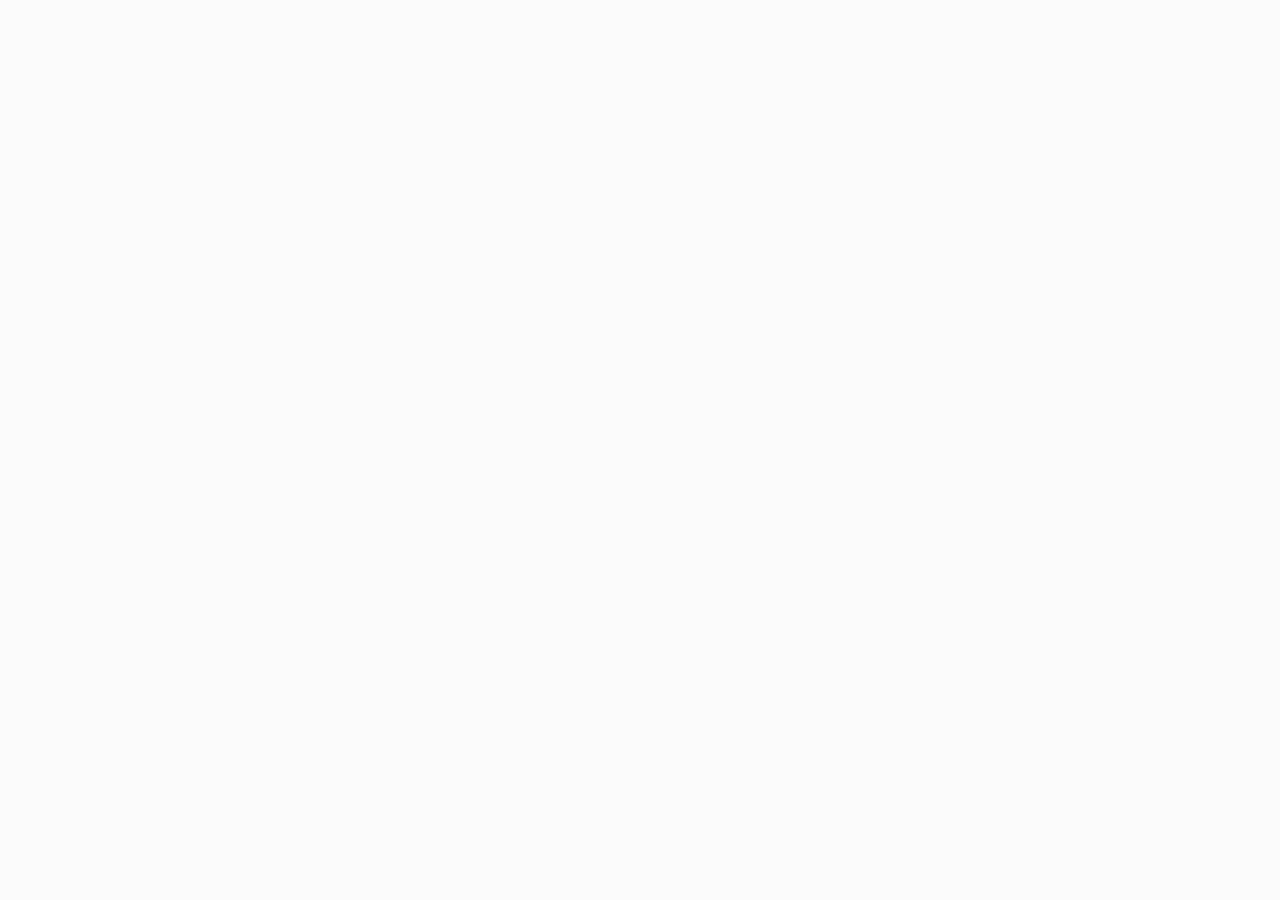
==== commit fbc98093: "Merge branch 'main' into homepage-redesign" ====
--- a/index.html
+++ b/index.html
@@ -1,6 +1,7 @@
 <!DOCTYPE html>
 <html lang="en">
 <head>
+  
   <meta charset="UTF-8">
   <meta name="viewport" content="width=device-width, initial-scale=1.0, maximum-scale=1.0, user-scalable=no"> 
 
@@ -13,6 +14,8 @@
   <link rel="apple-touch-icon" sizes="180x180" href="/apple-touch-icon.png">
 
   <link rel="stylesheet" href="style.css">
+  <script async src="https://pagead2.googlesyndication.com/pagead/js/adsbygoogle.js?client=ca-pub-5078798568817261"
+
 </head>
 
 <body>
--- a/style.css
+++ b/style.css
@@ -1798,11 +1798,14 @@
   align-items: flex-start;
 }
 
+
 body.search-focus-mode .hero .hero-text,
 body.search-focus-mode .hero .category-section,
-body.search-focus-mode #sponsorSection {
+body.search-focus-mode #sponsorSection,
+body.search-focus-mode #sponsorCategorySection {
   display: none !important;
 }
+
 
 body.search-focus-mode .hero-content {
   max-width: 100%;
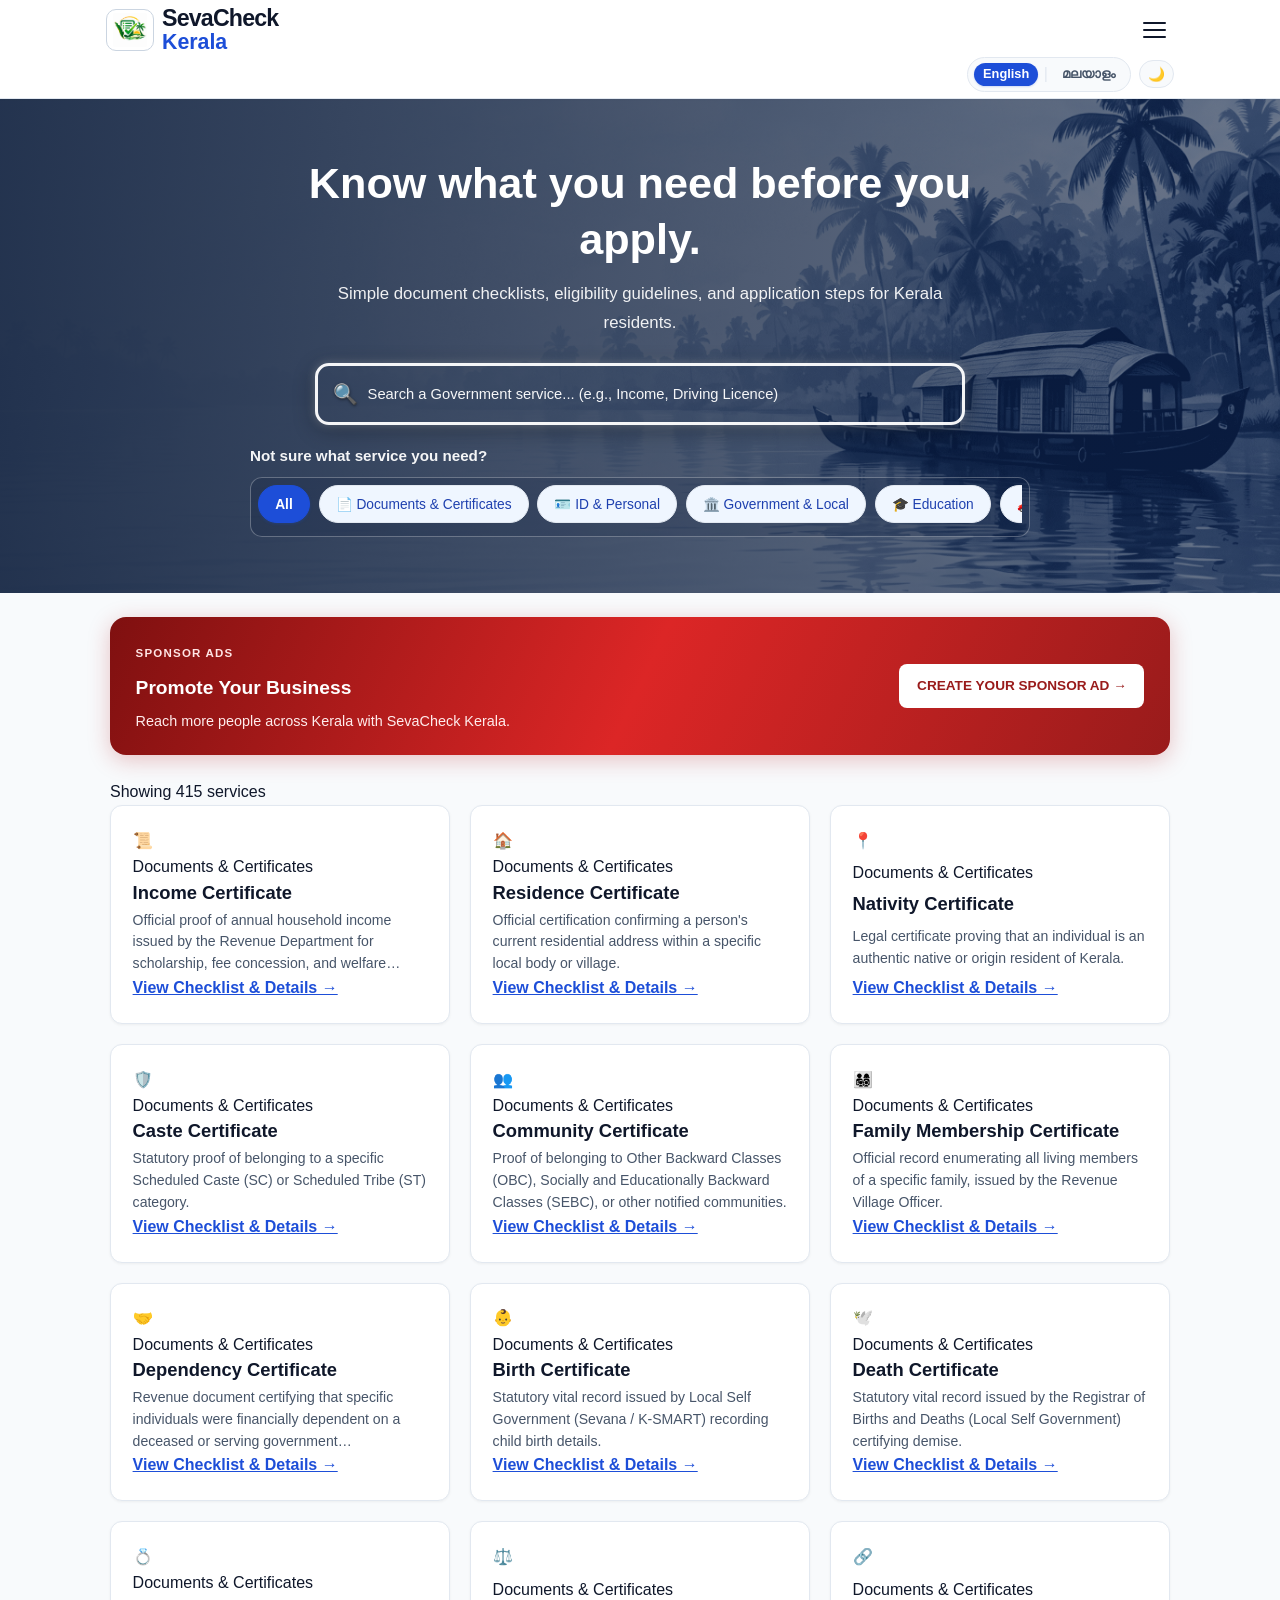
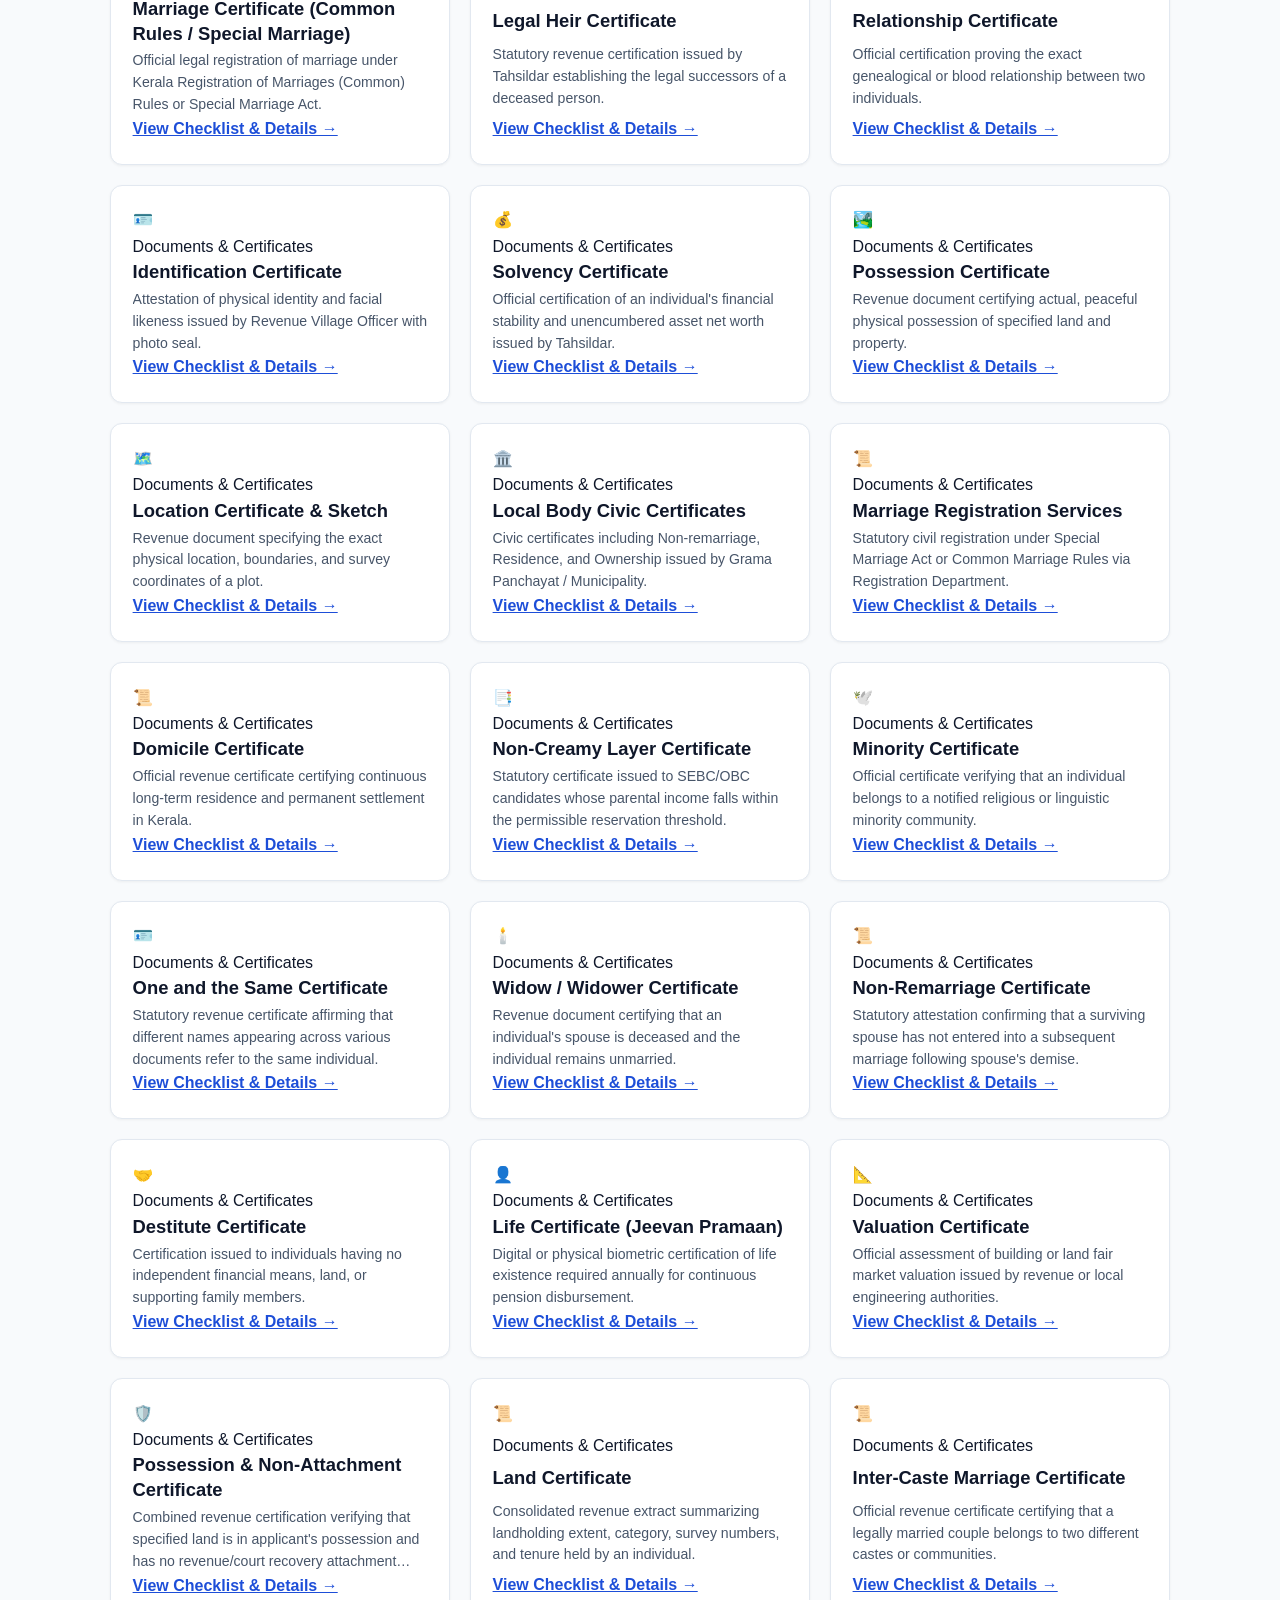
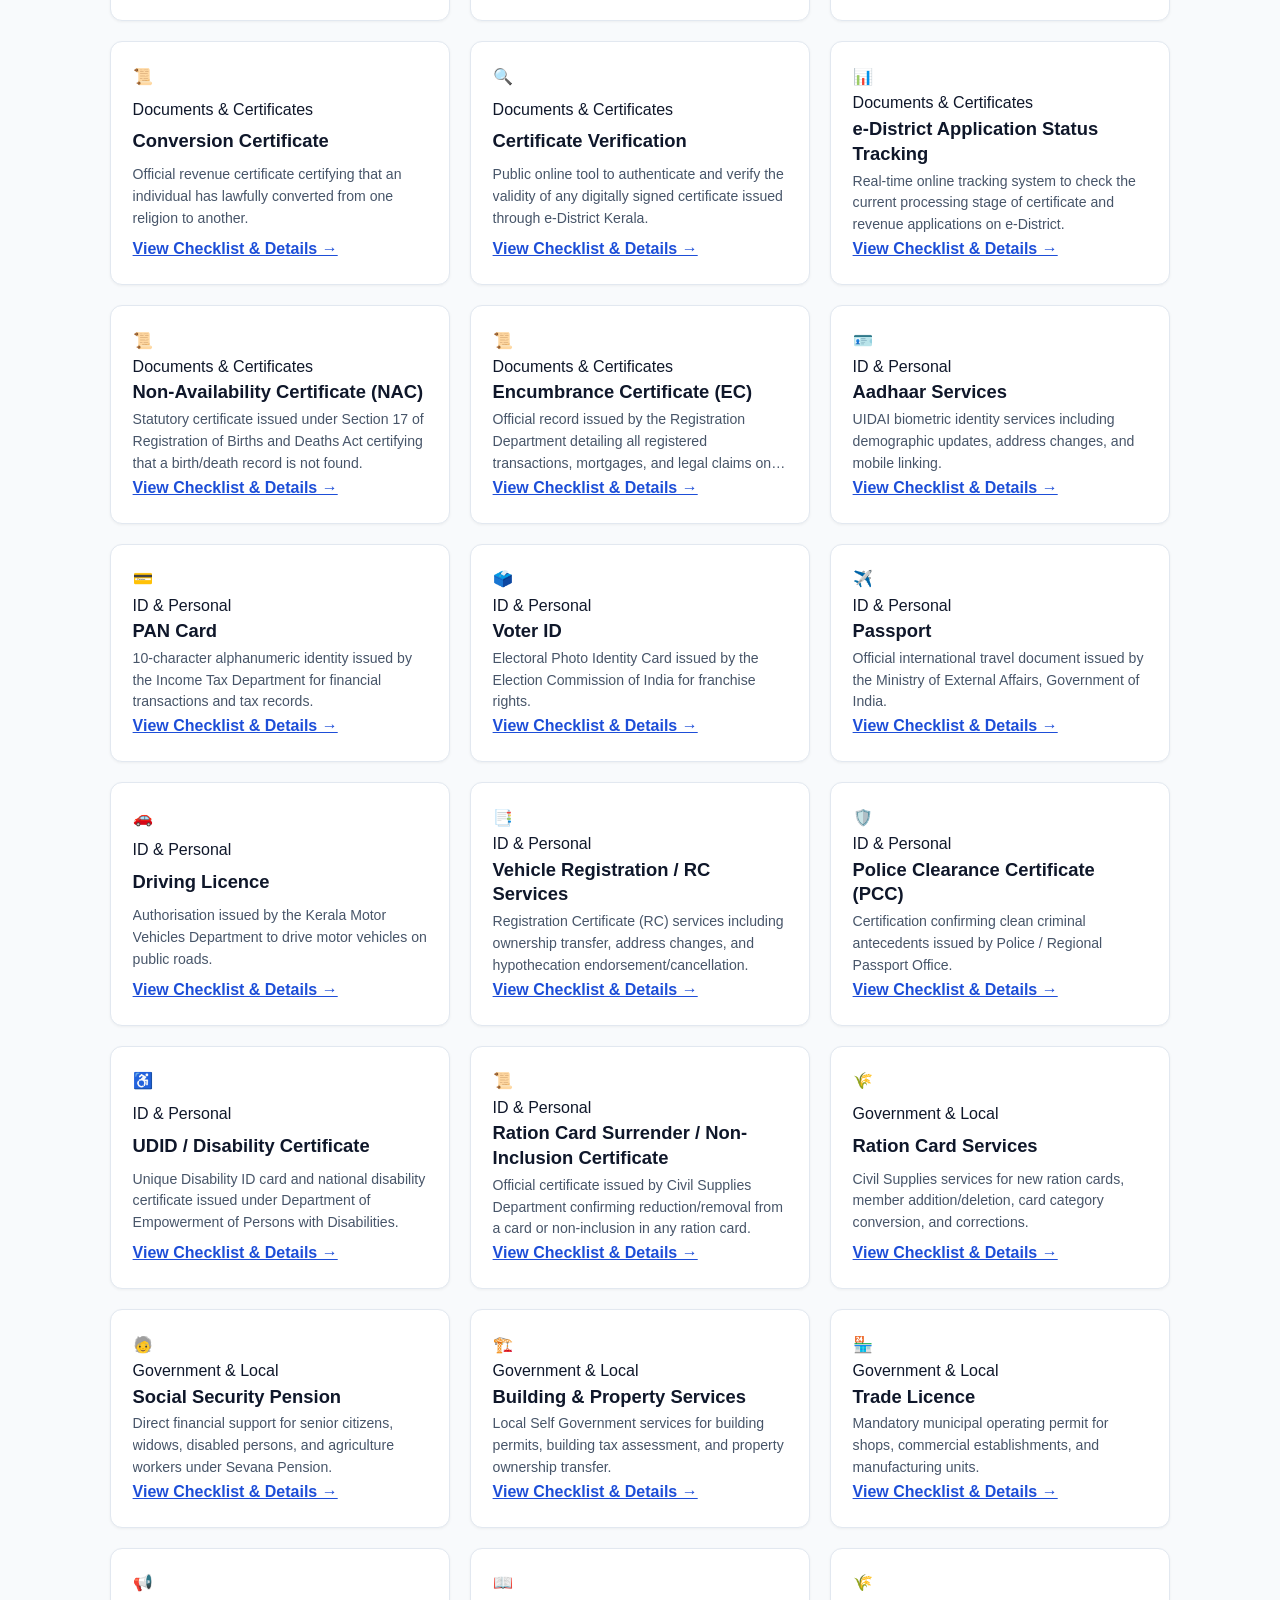
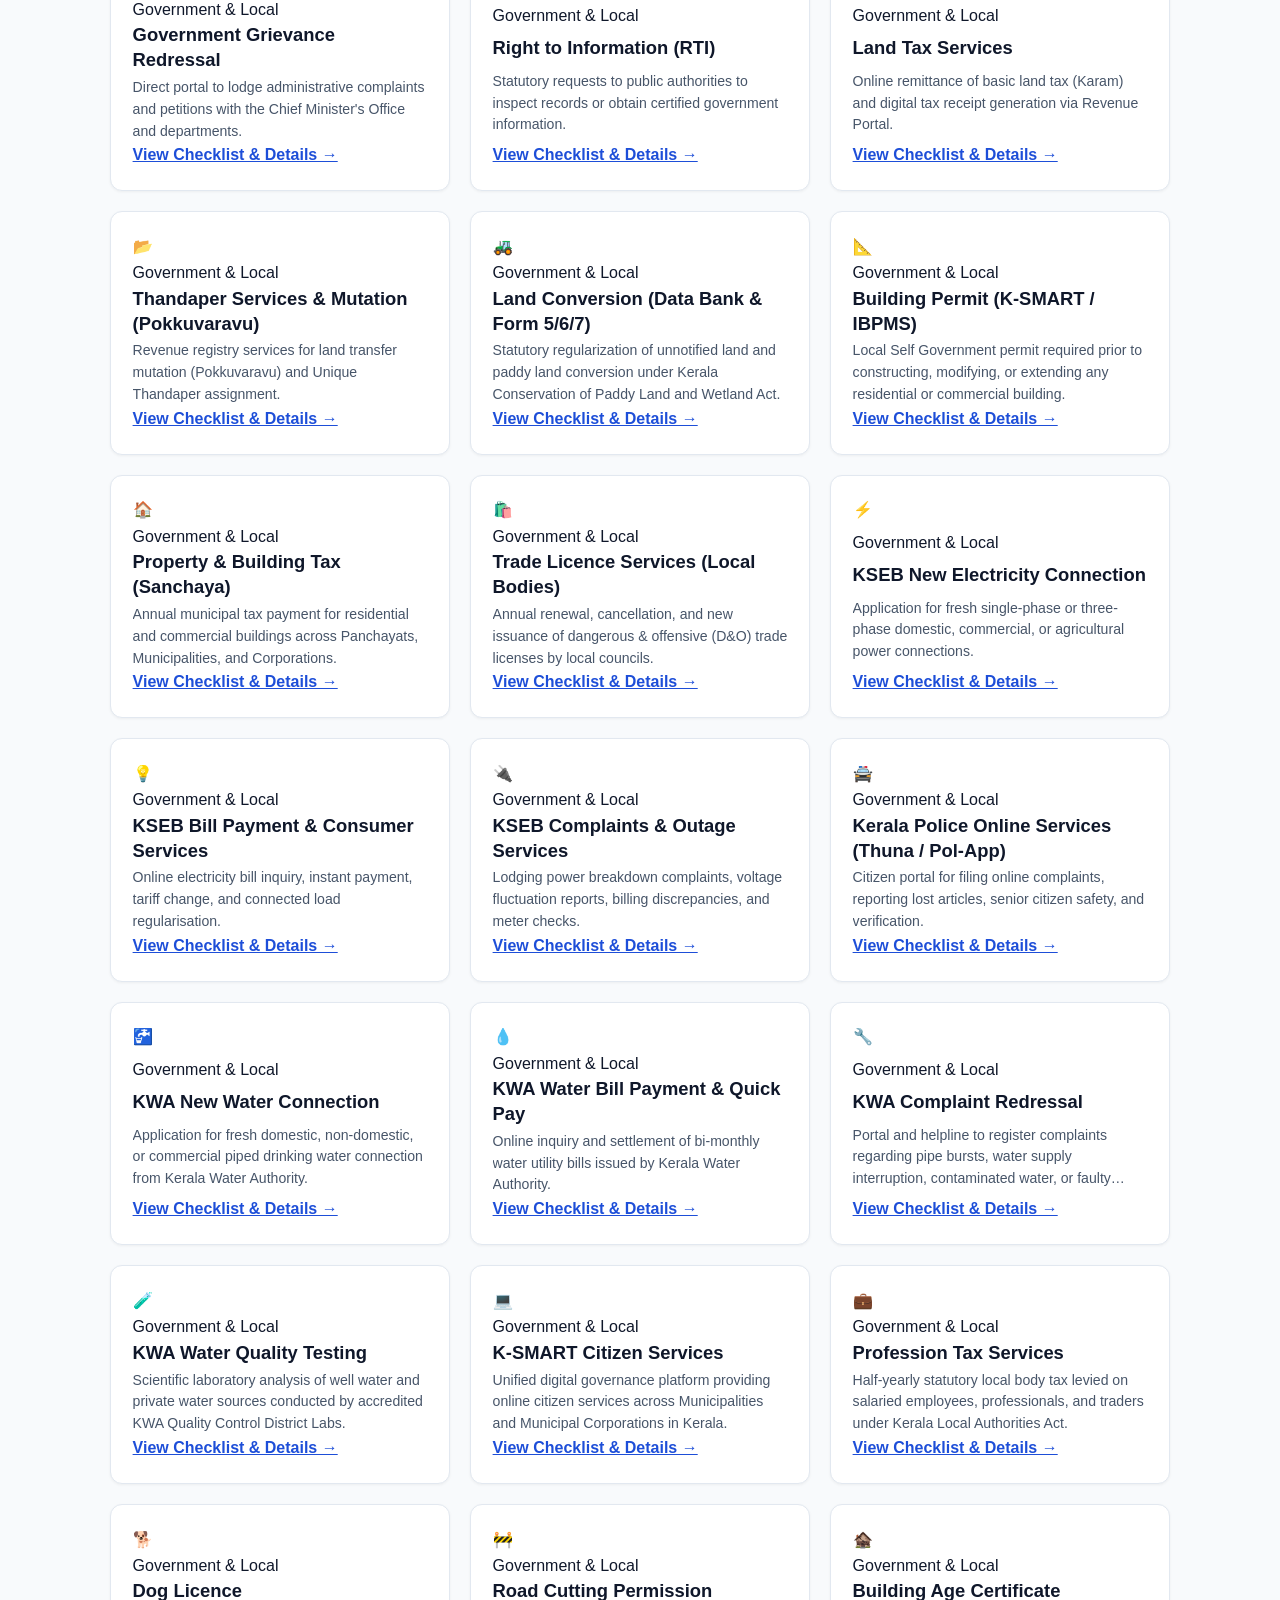
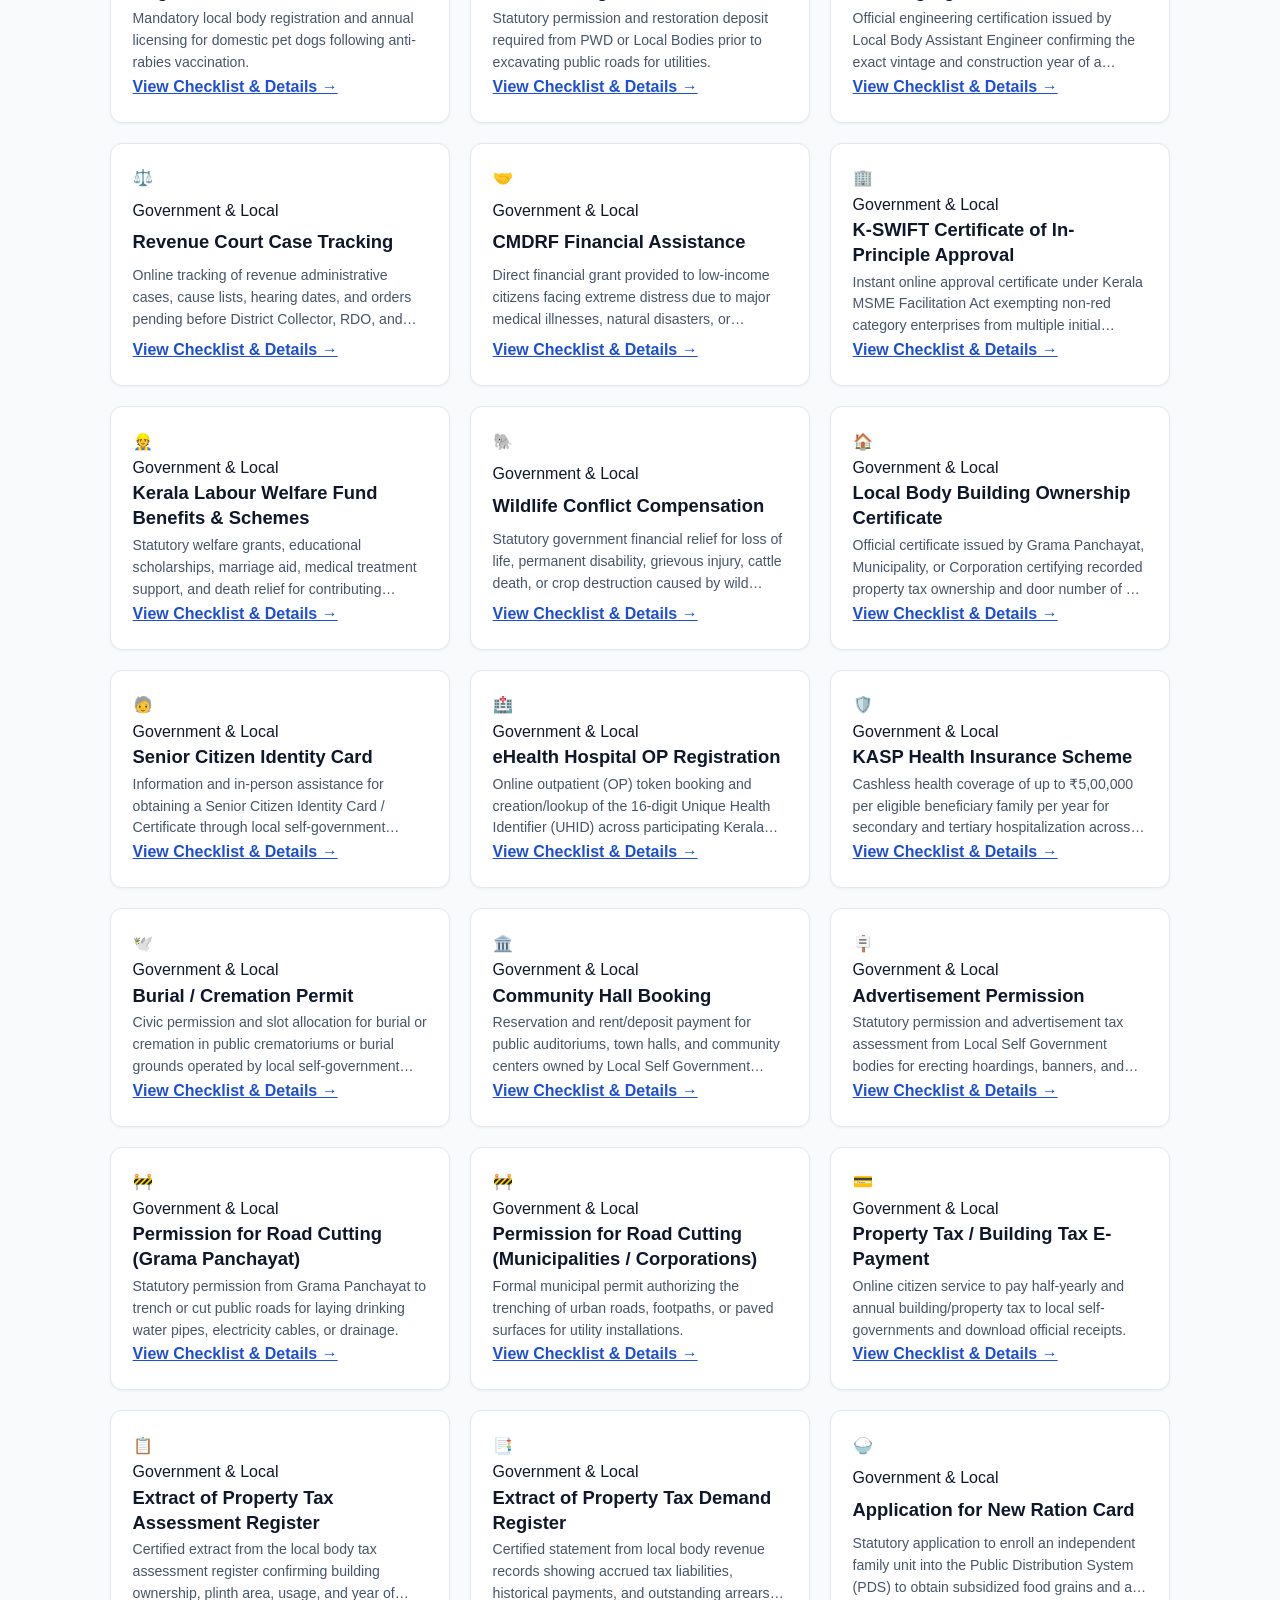
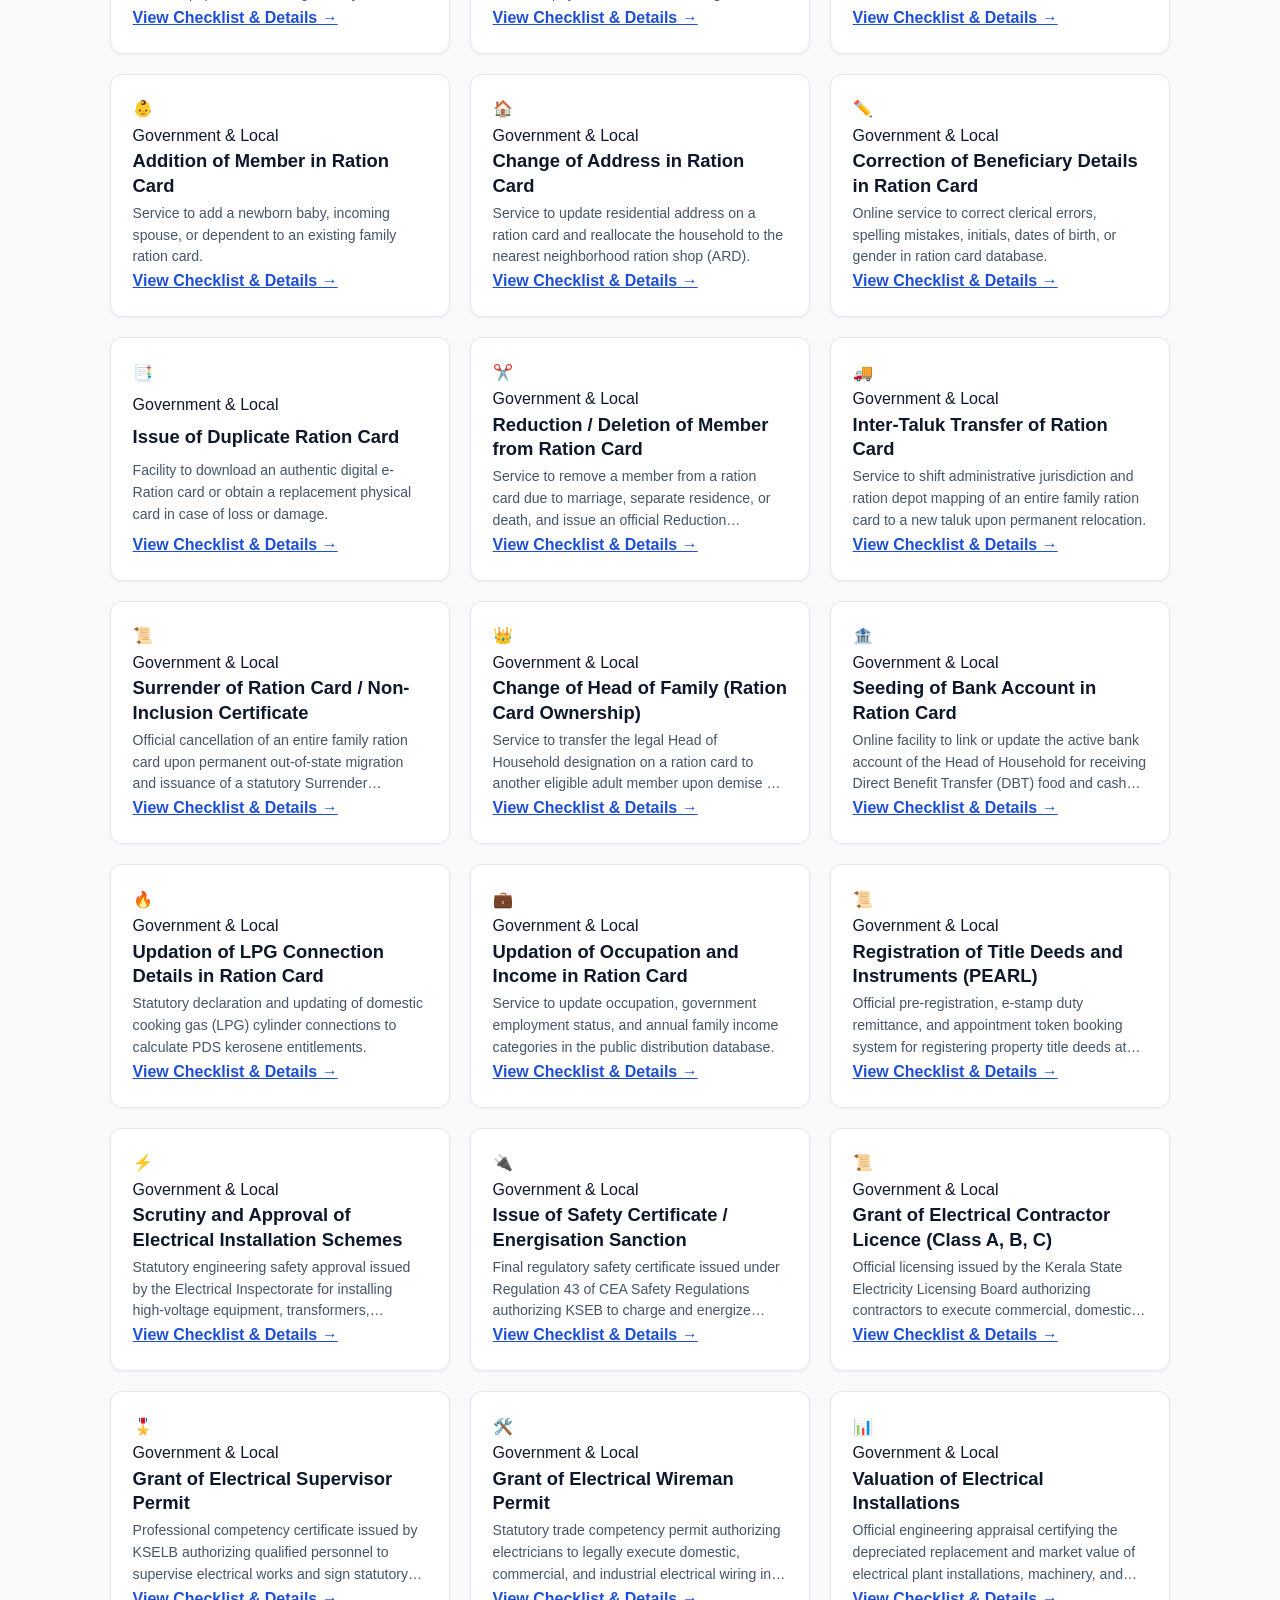
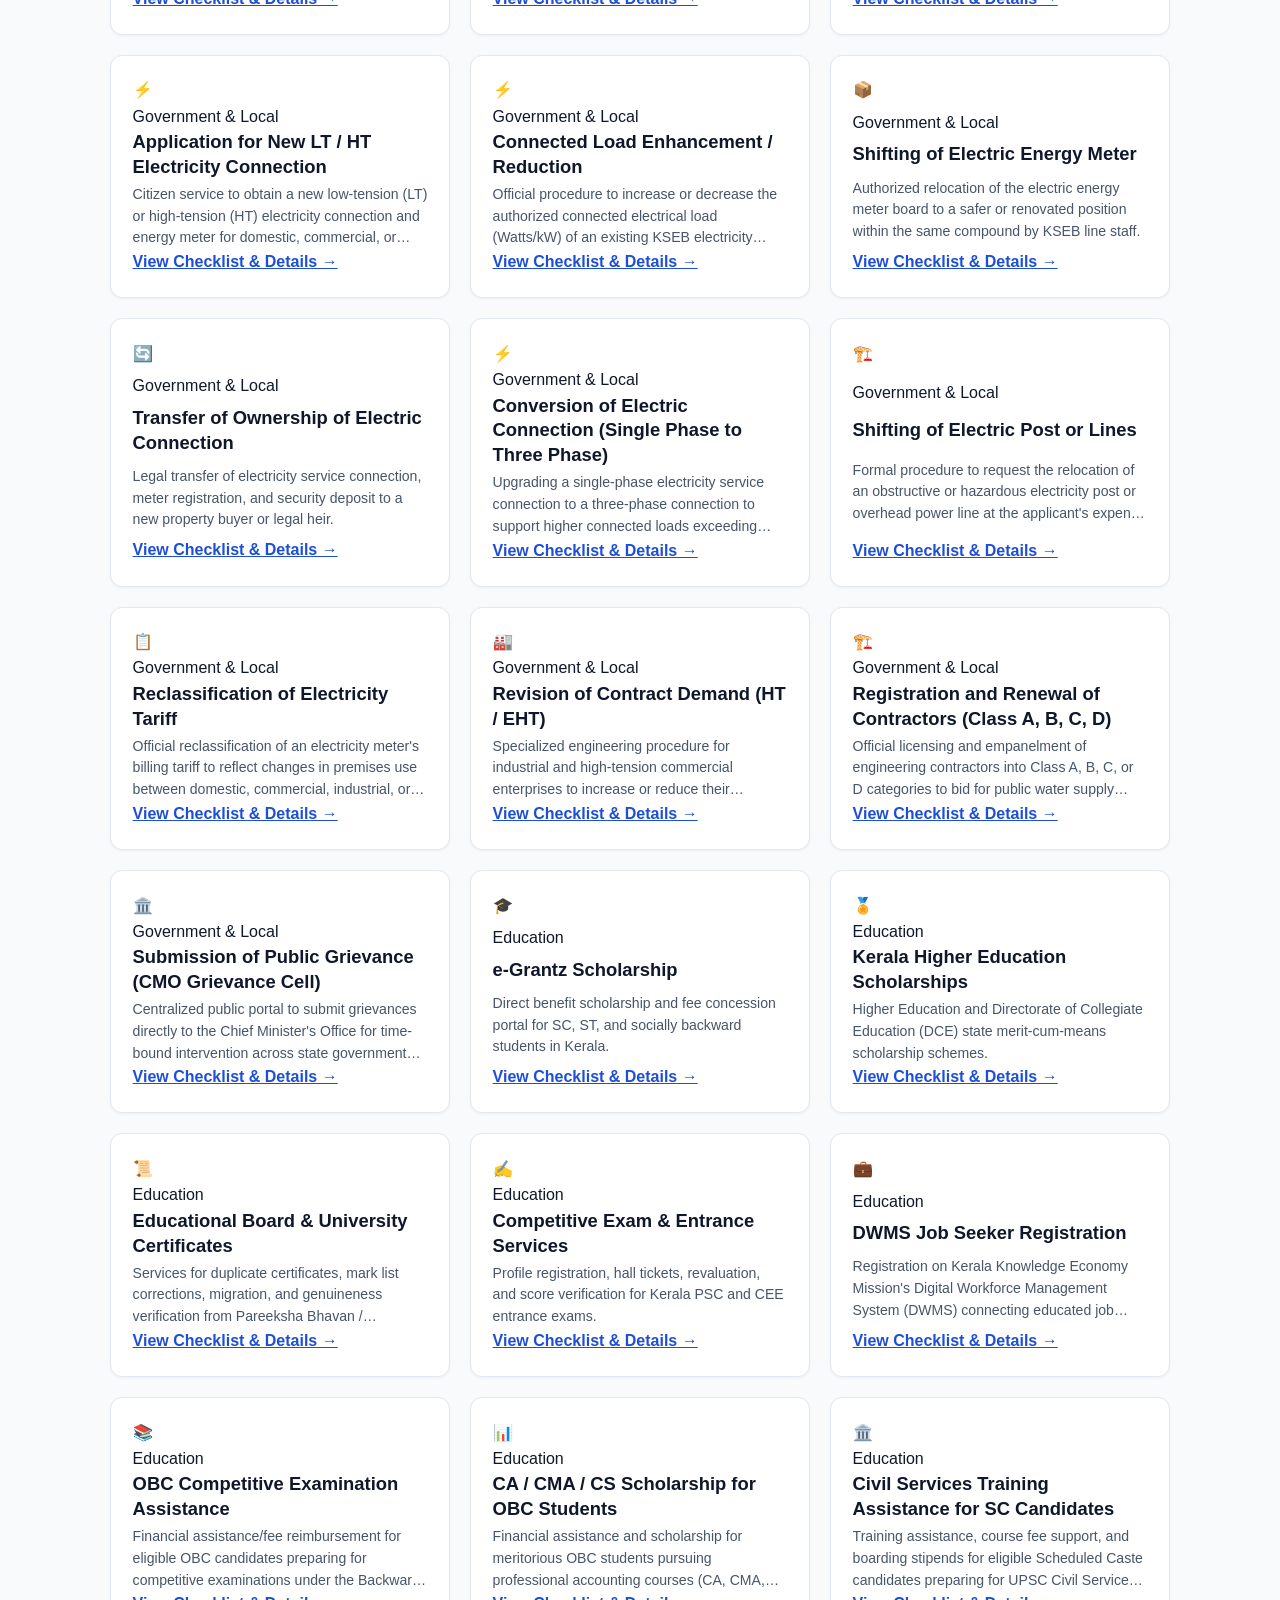
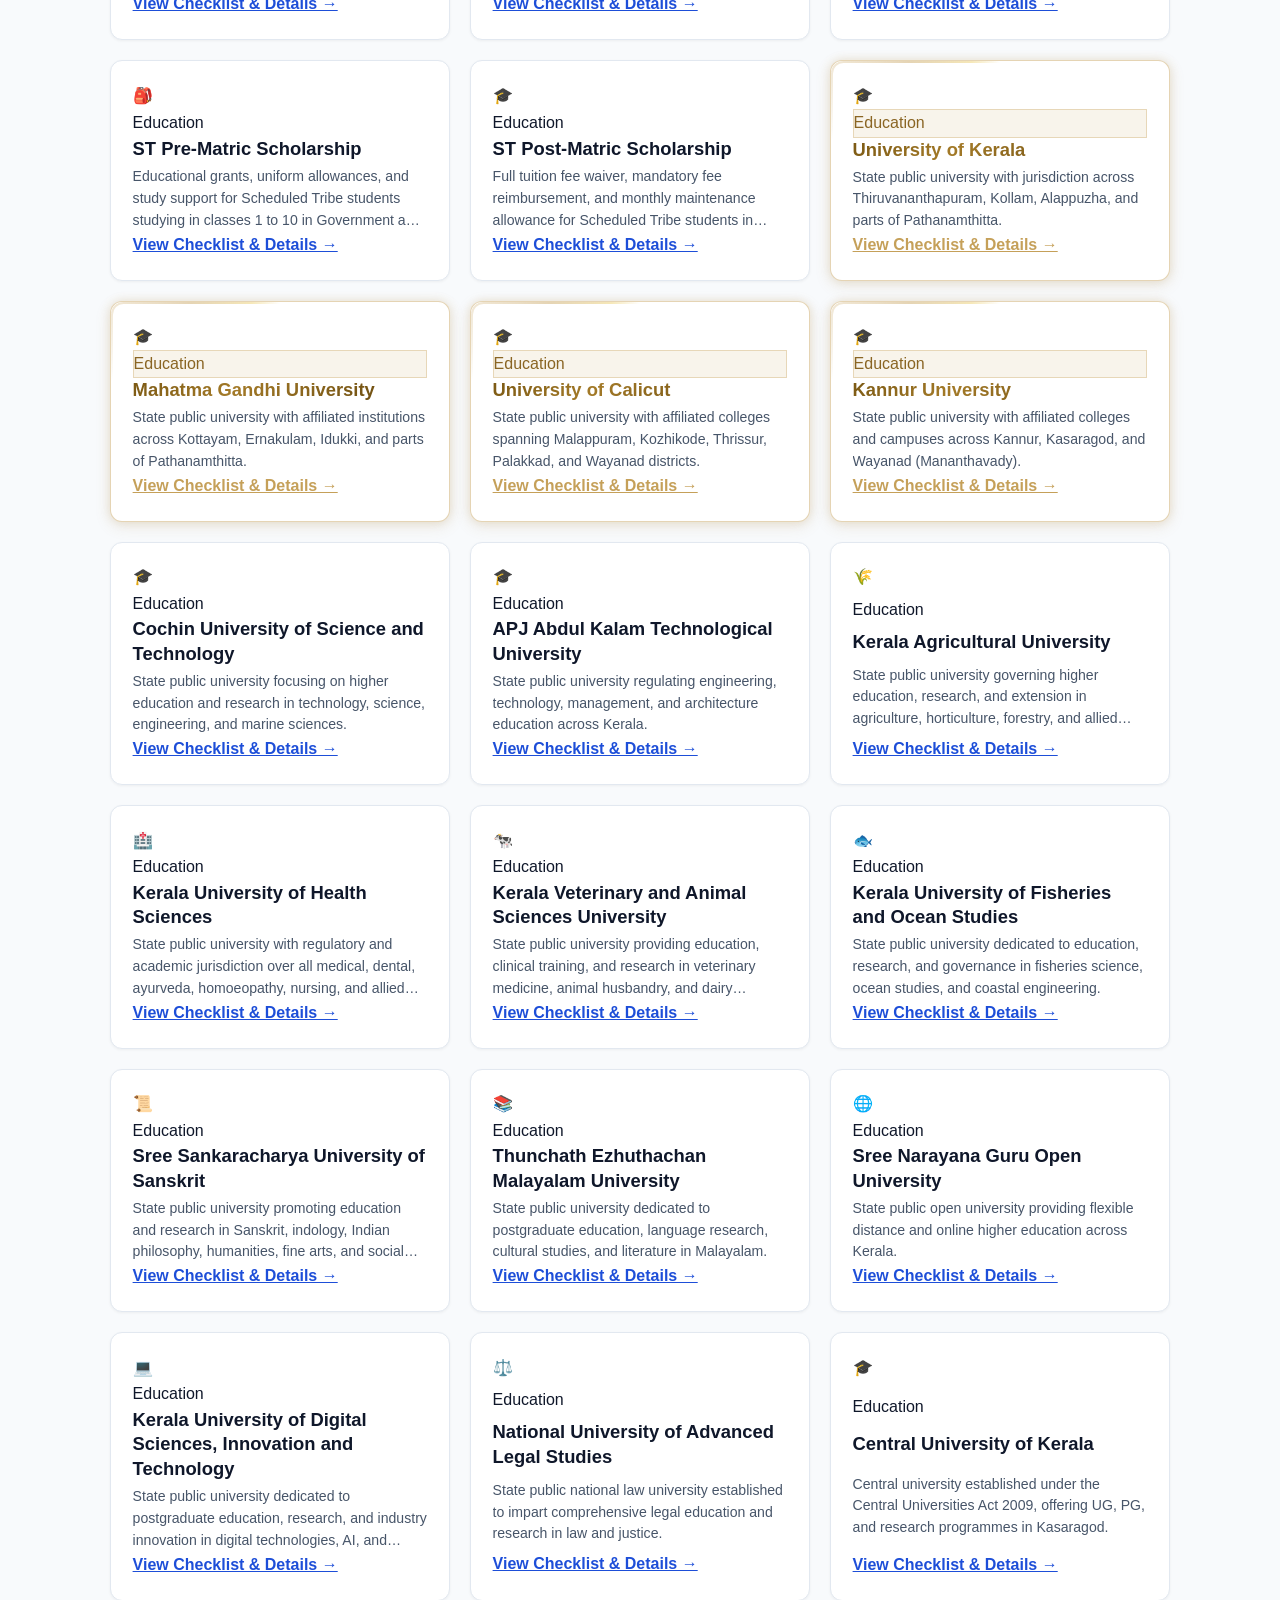
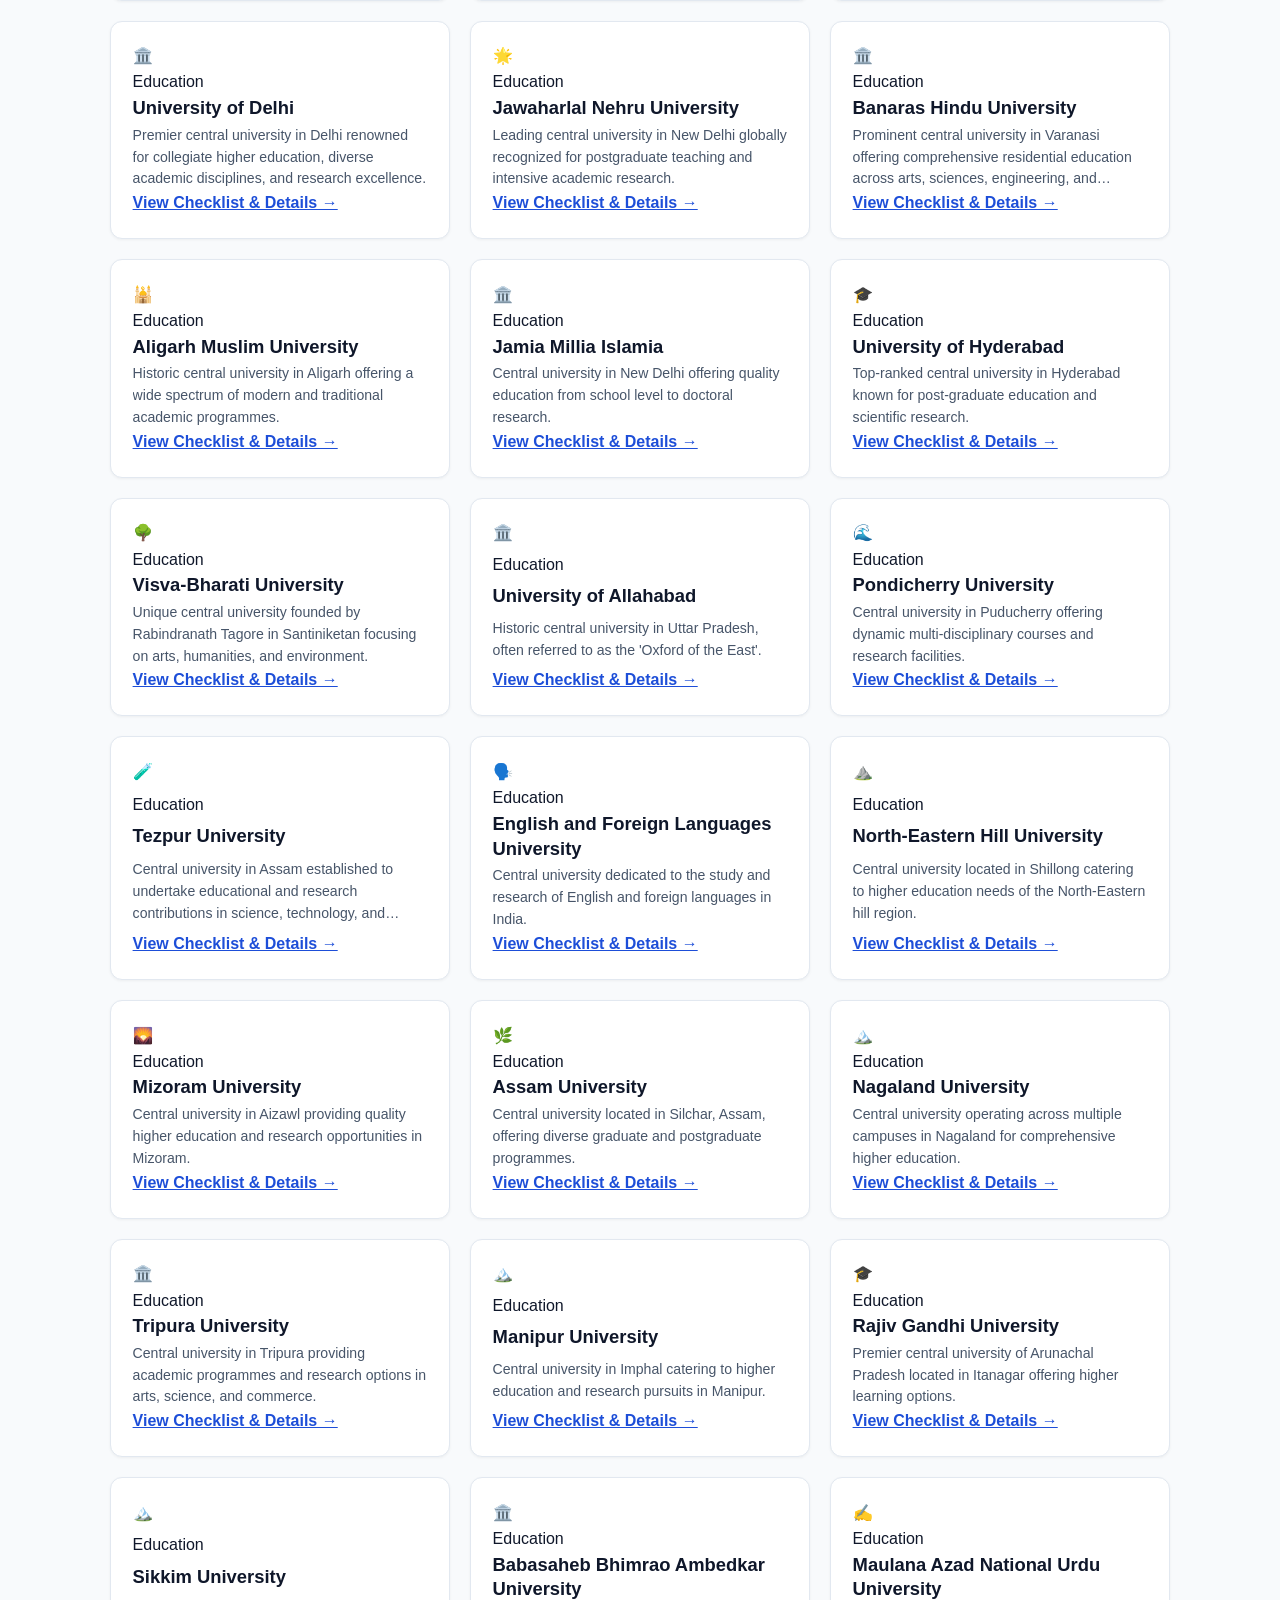
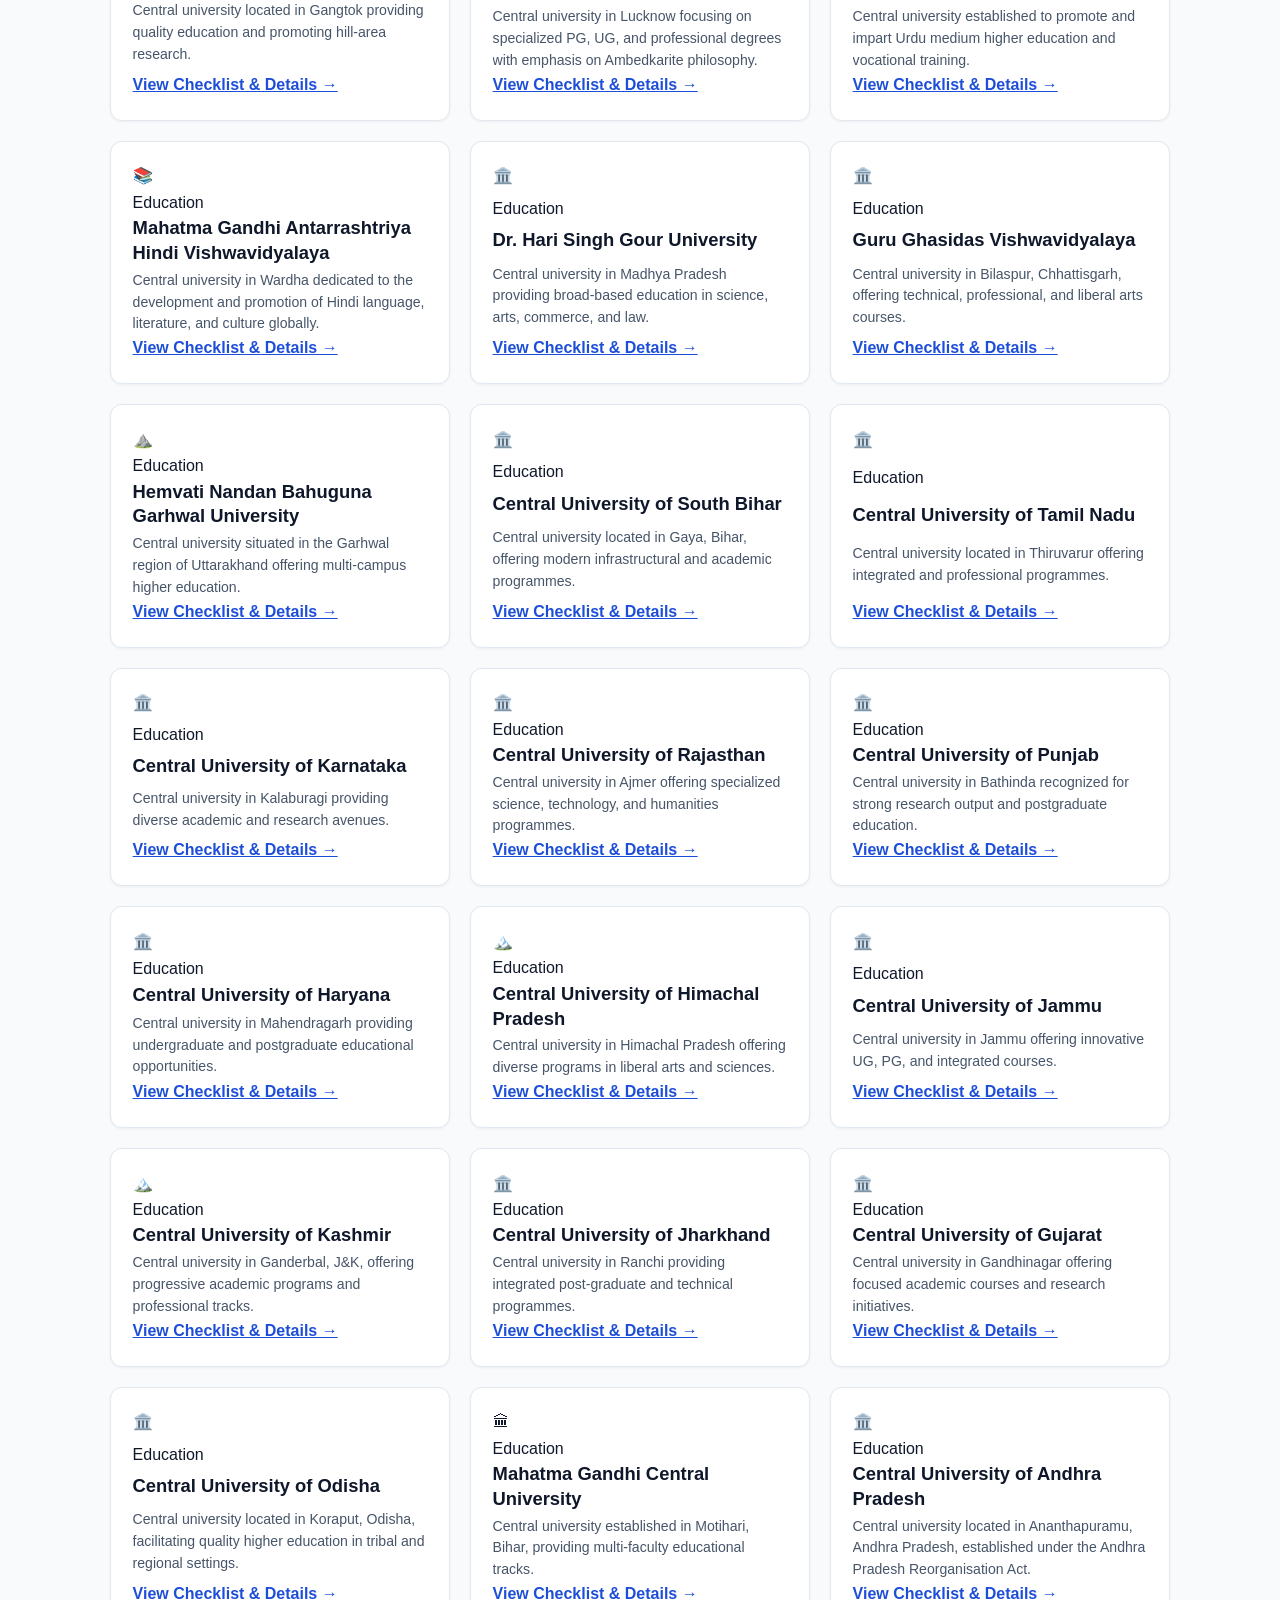
==== commit d05b6fc3: "Update index.html" ====
--- a/index.html
+++ b/index.html
@@ -15,7 +15,7 @@
 
   <link rel="stylesheet" href="style.css">
   <script async src="https://pagead2.googlesyndication.com/pagead/js/adsbygoogle.js?client=ca-pub-5078798568817261"
-
+     crossorigin="anonymous"></script>
 </head>
 
 <body>
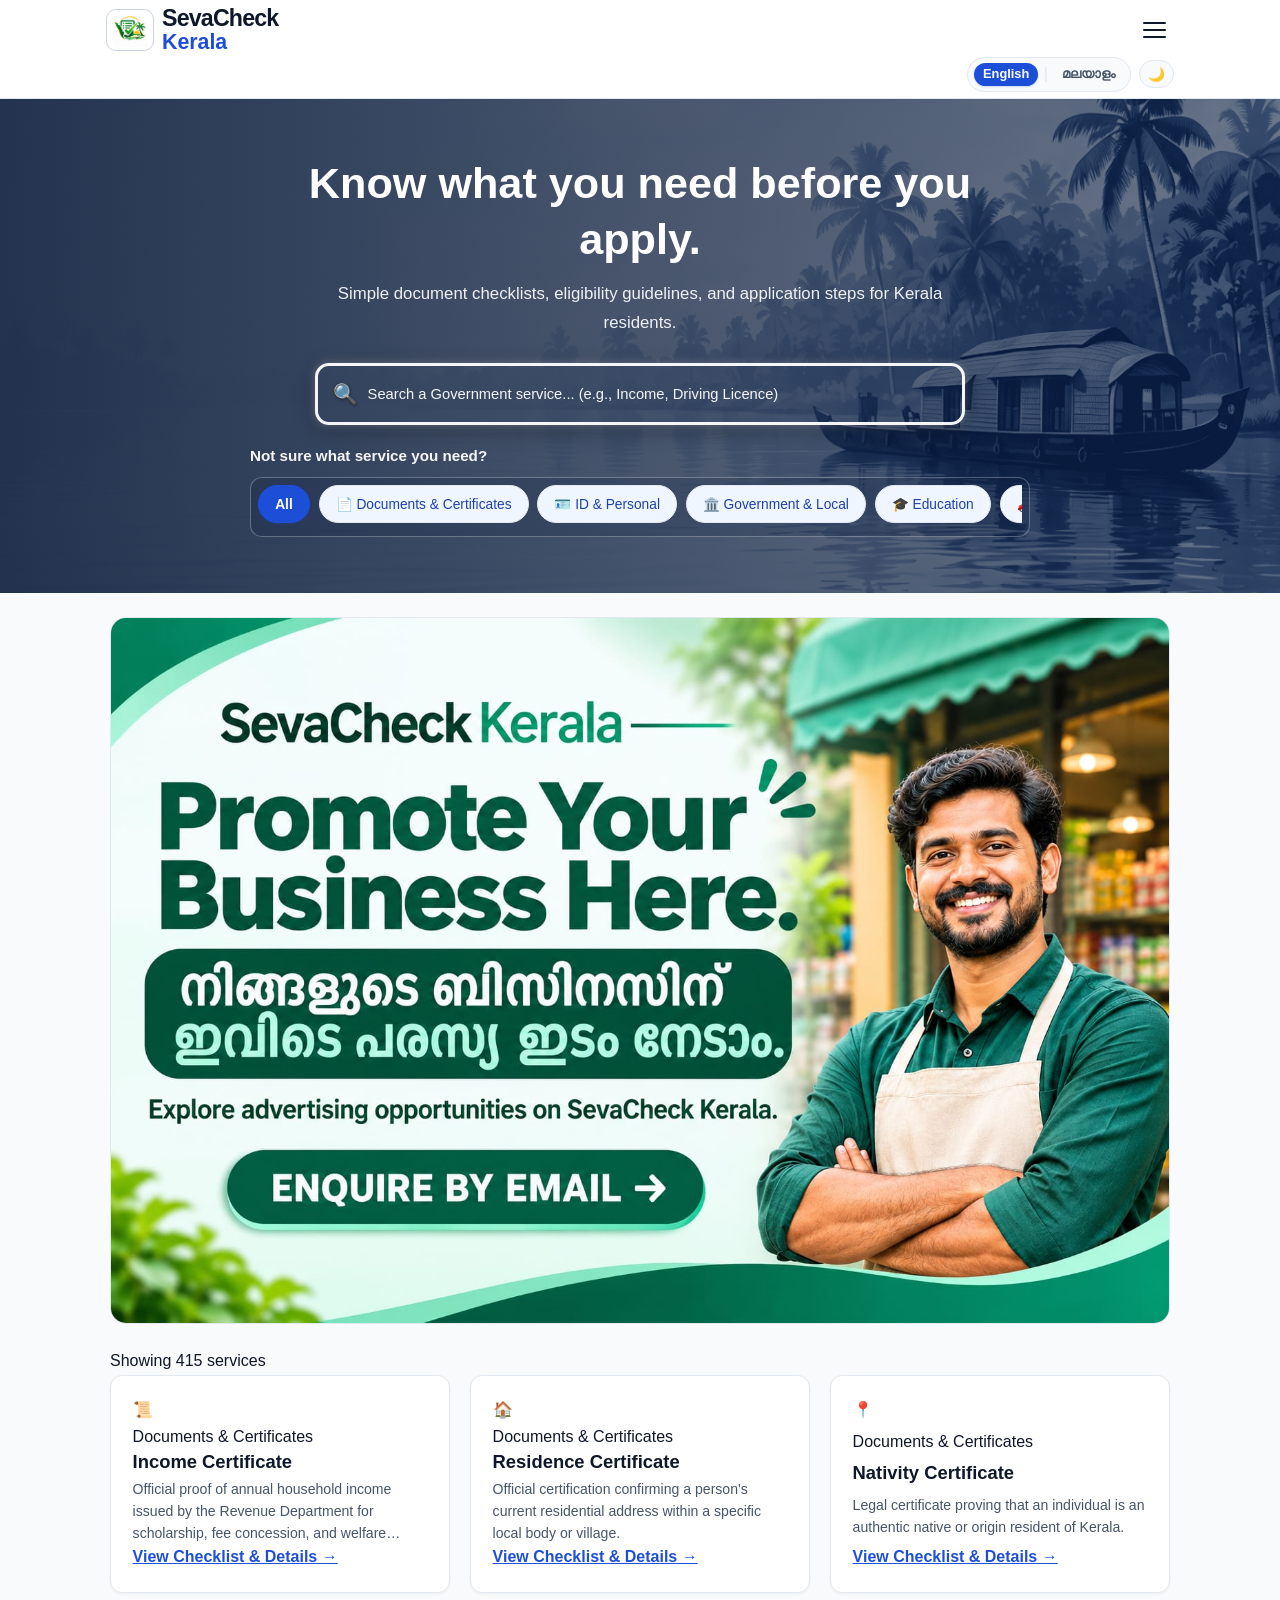
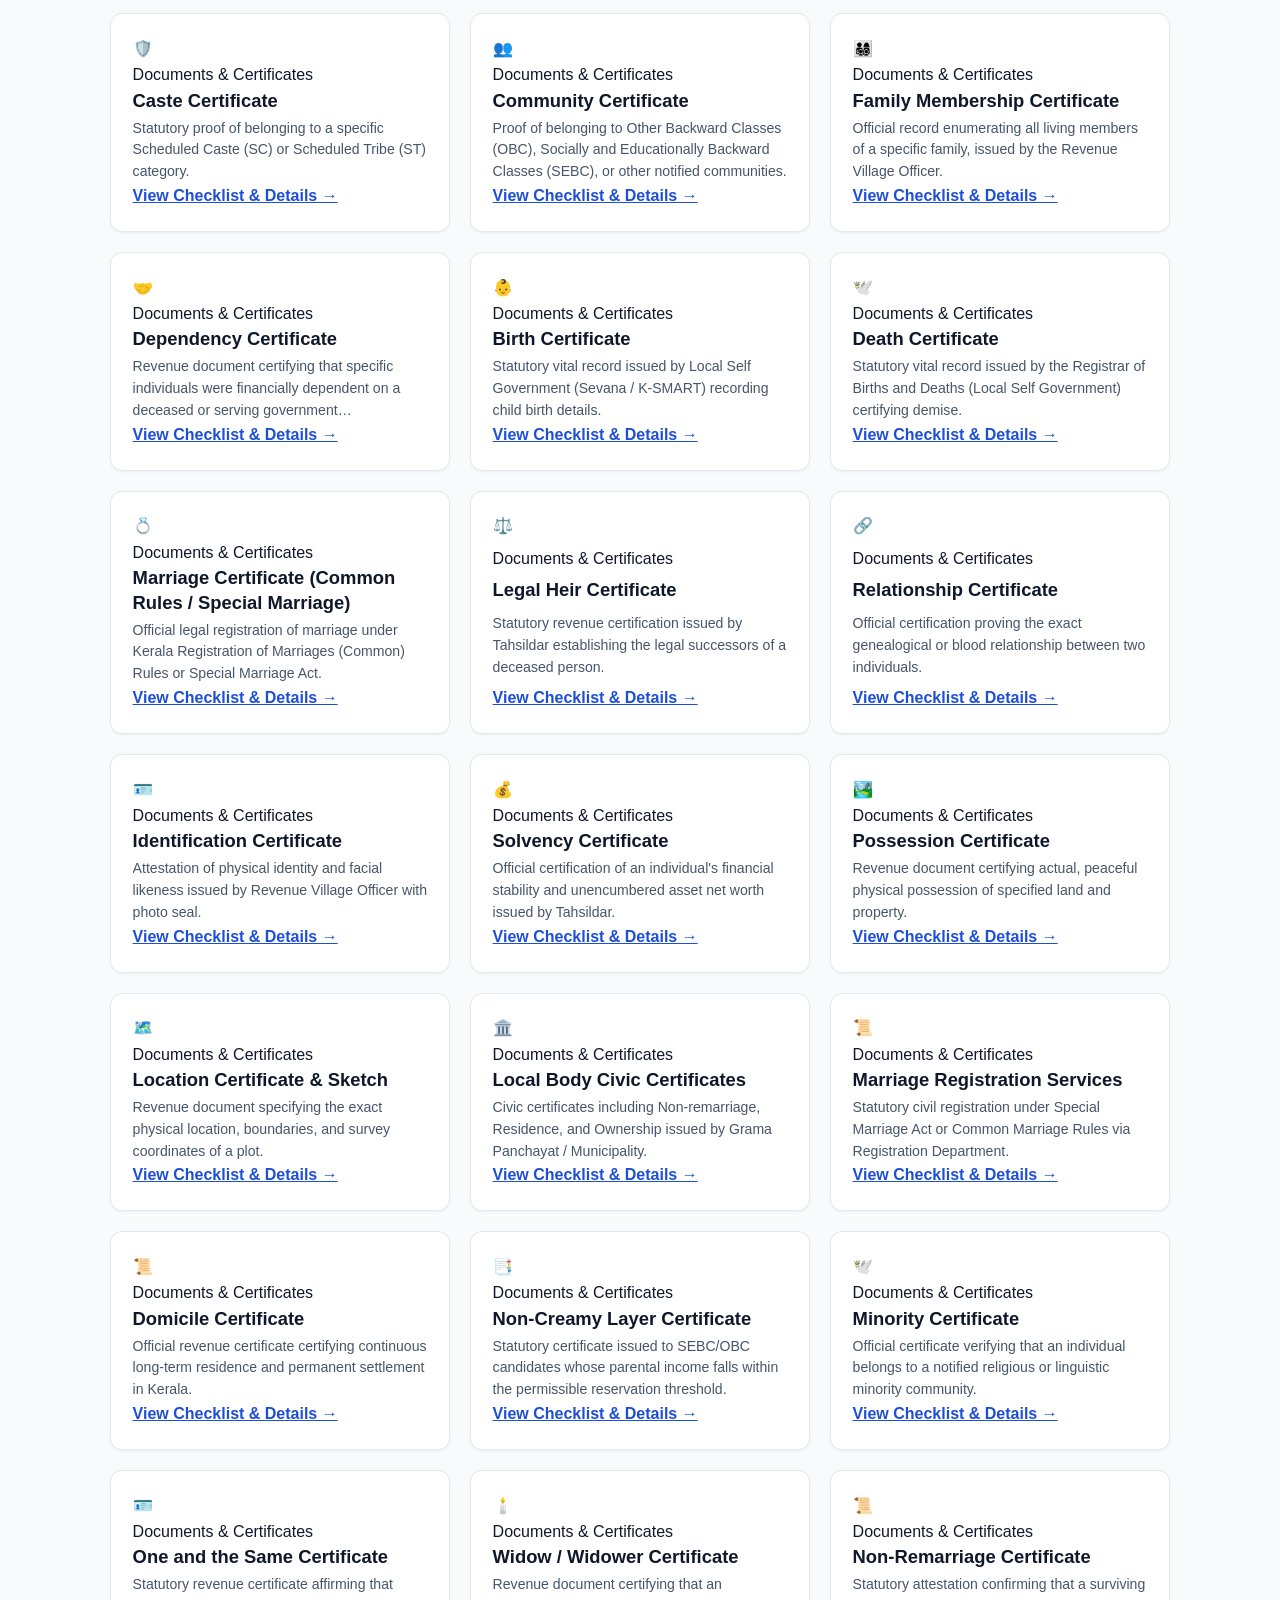
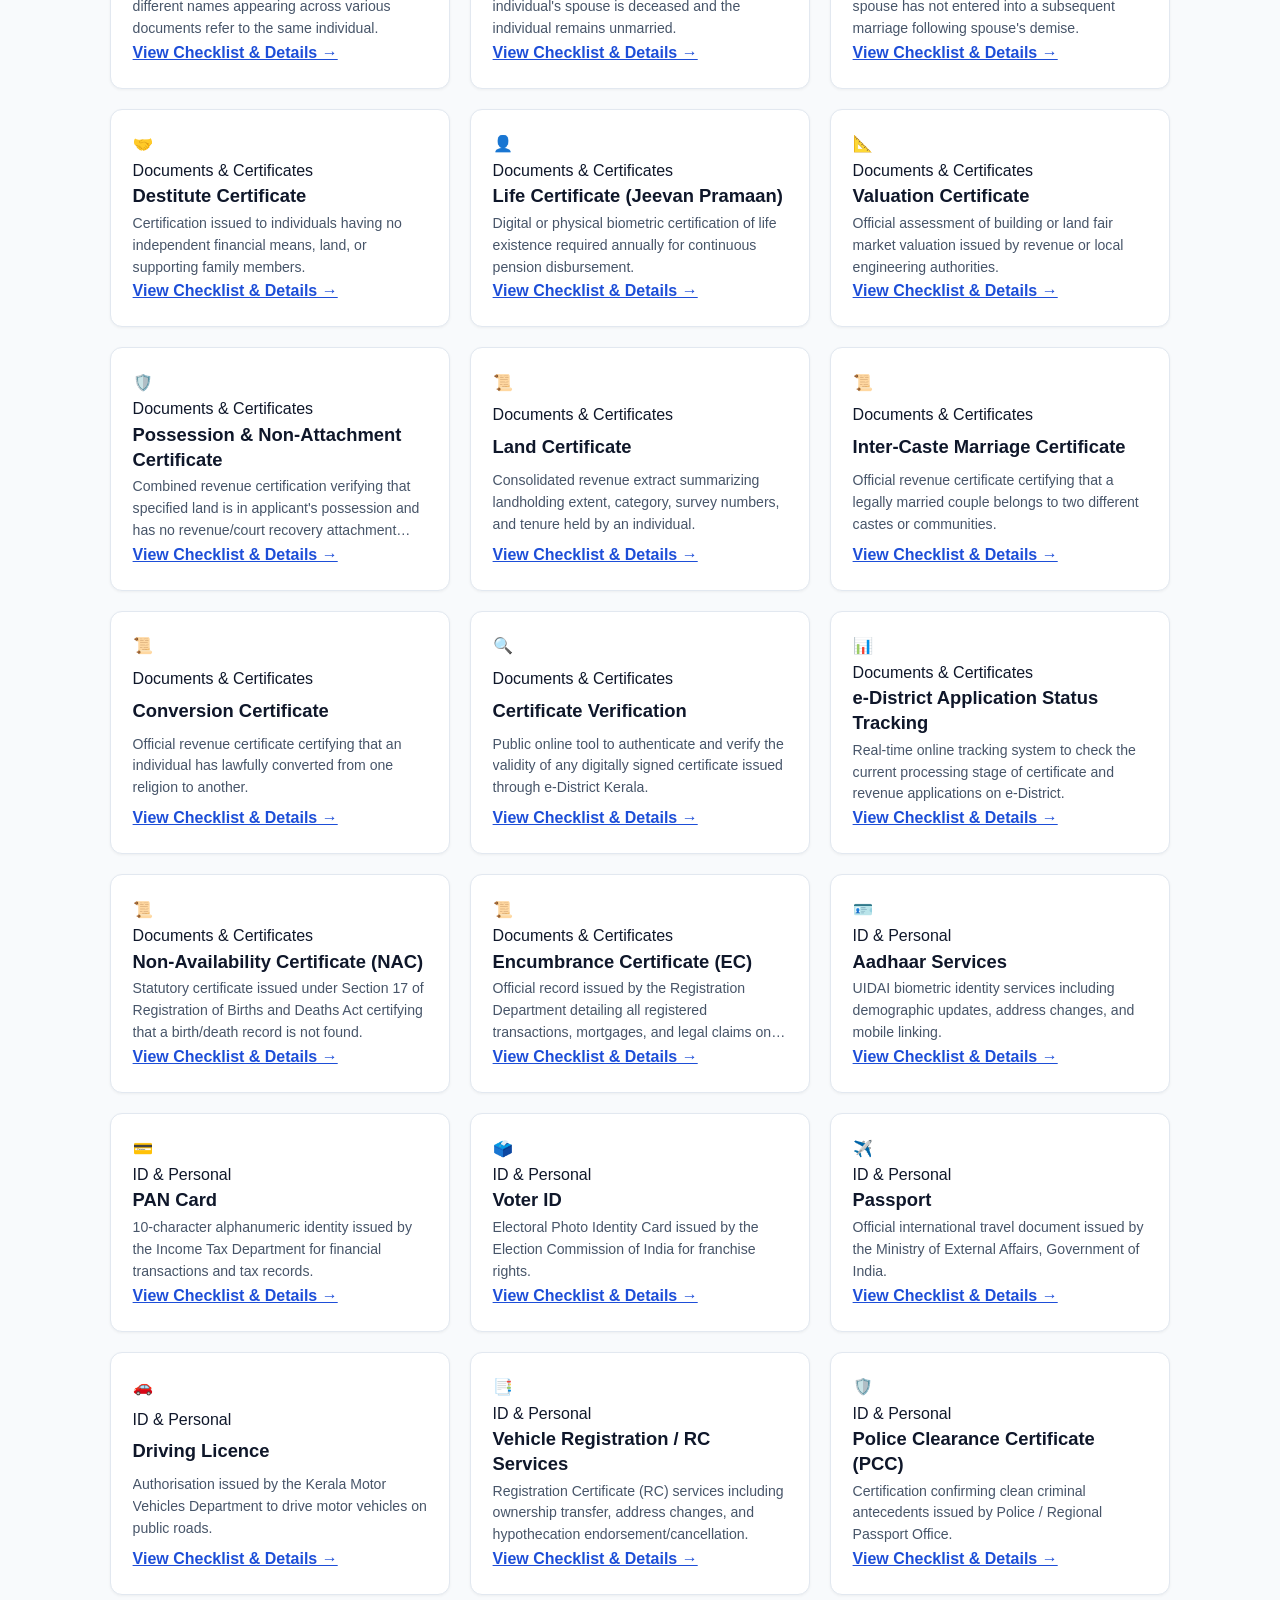
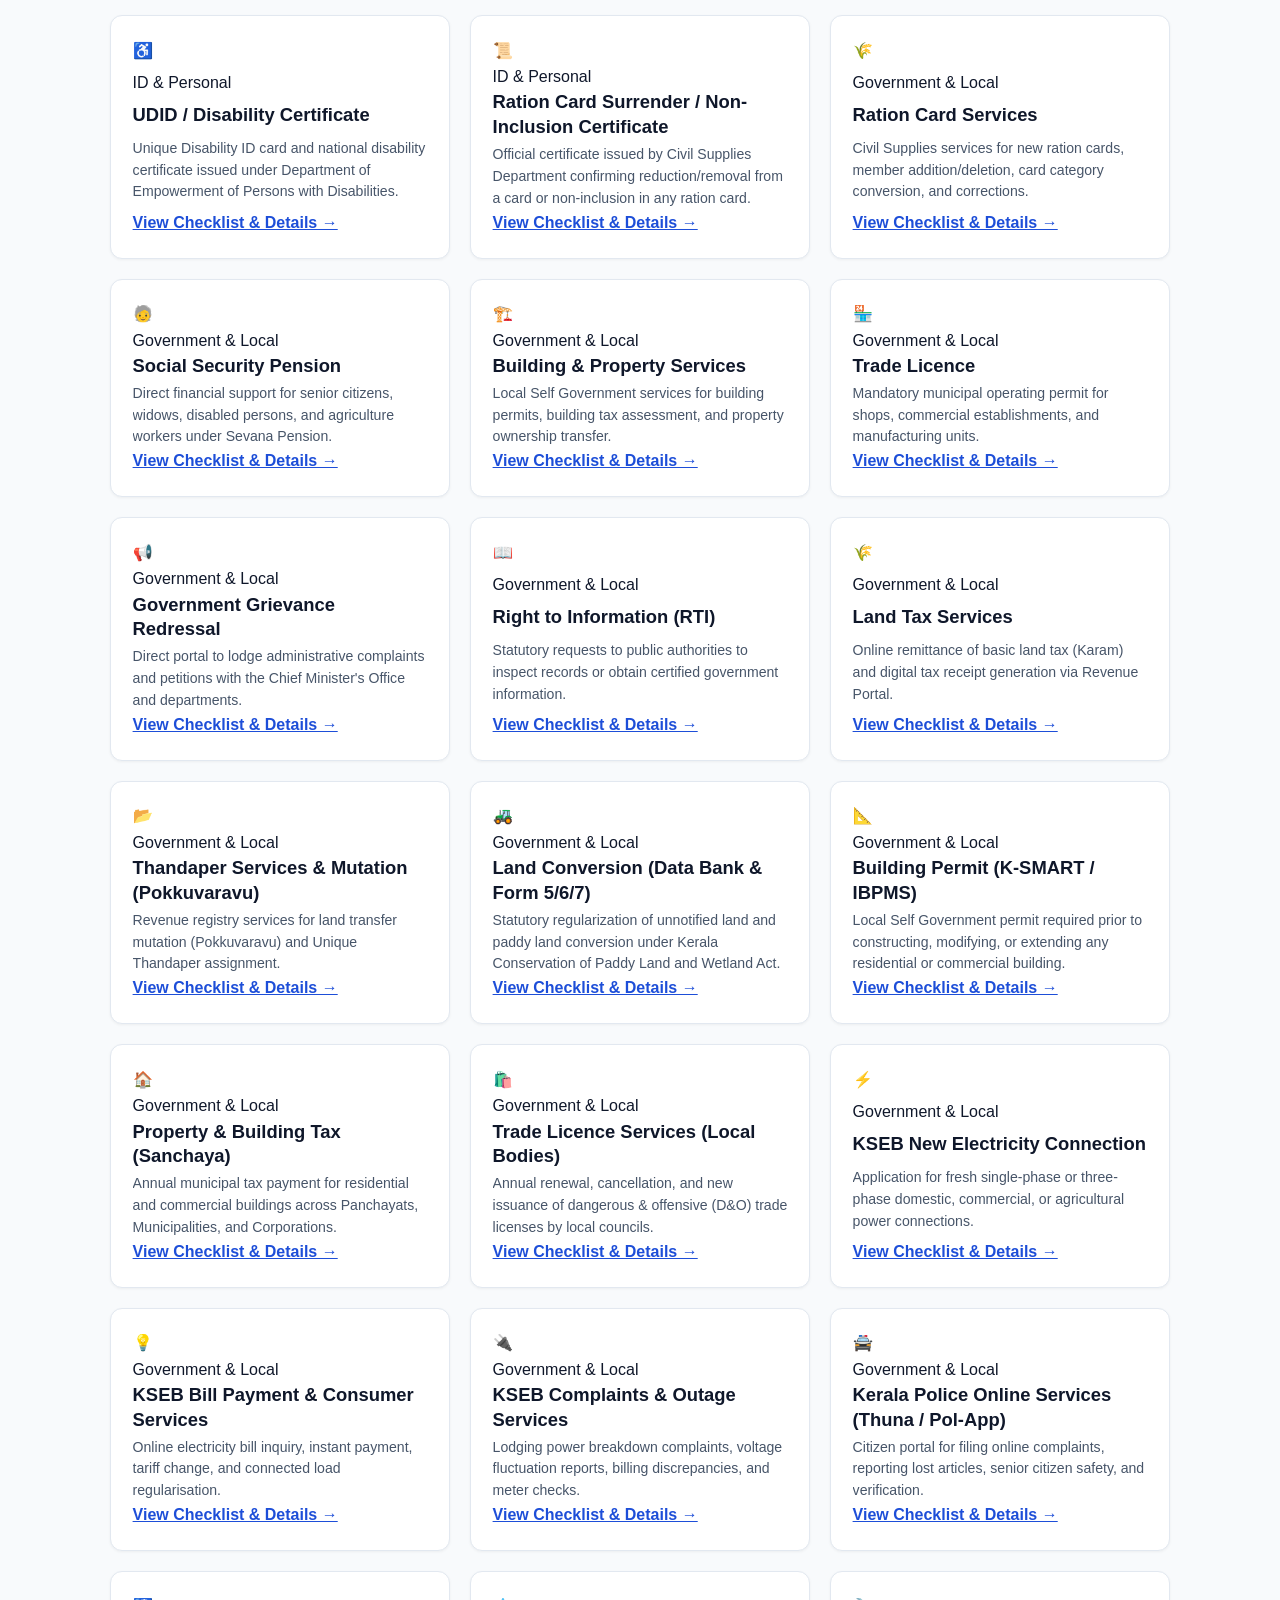
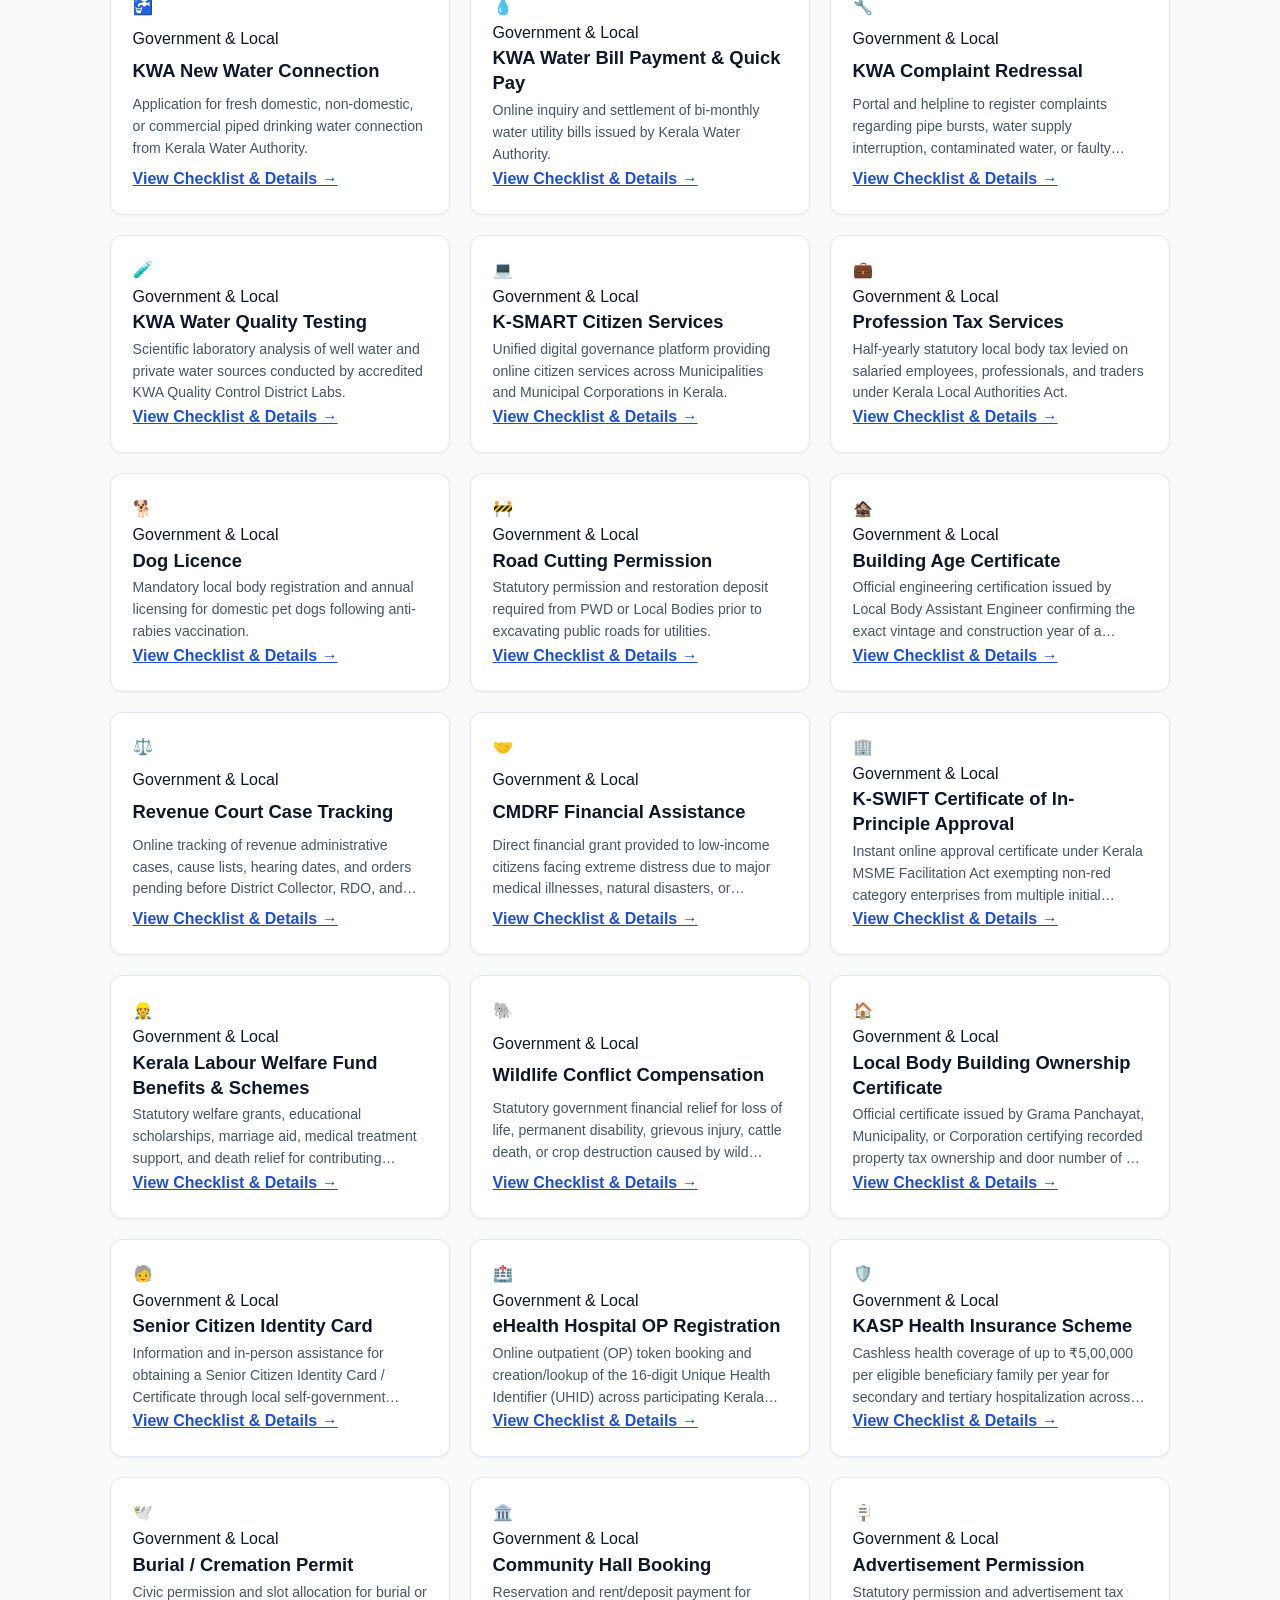
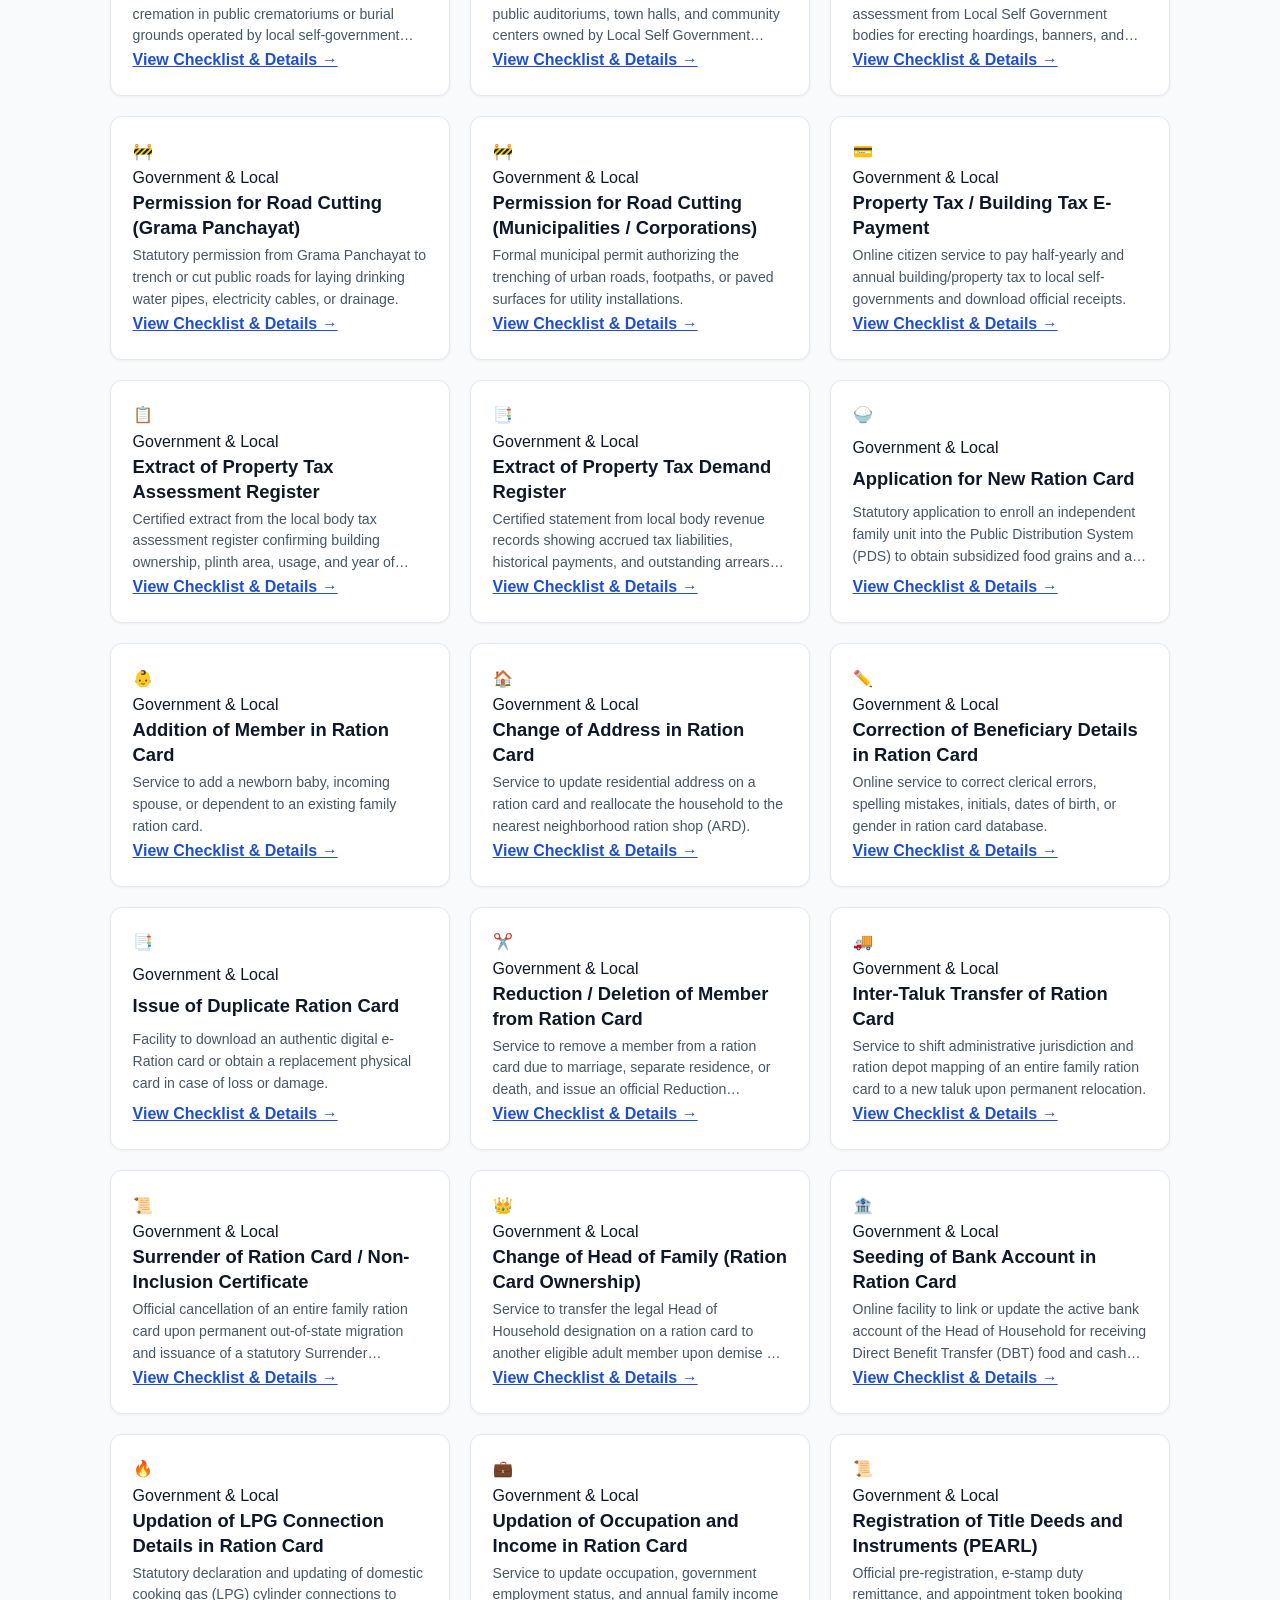
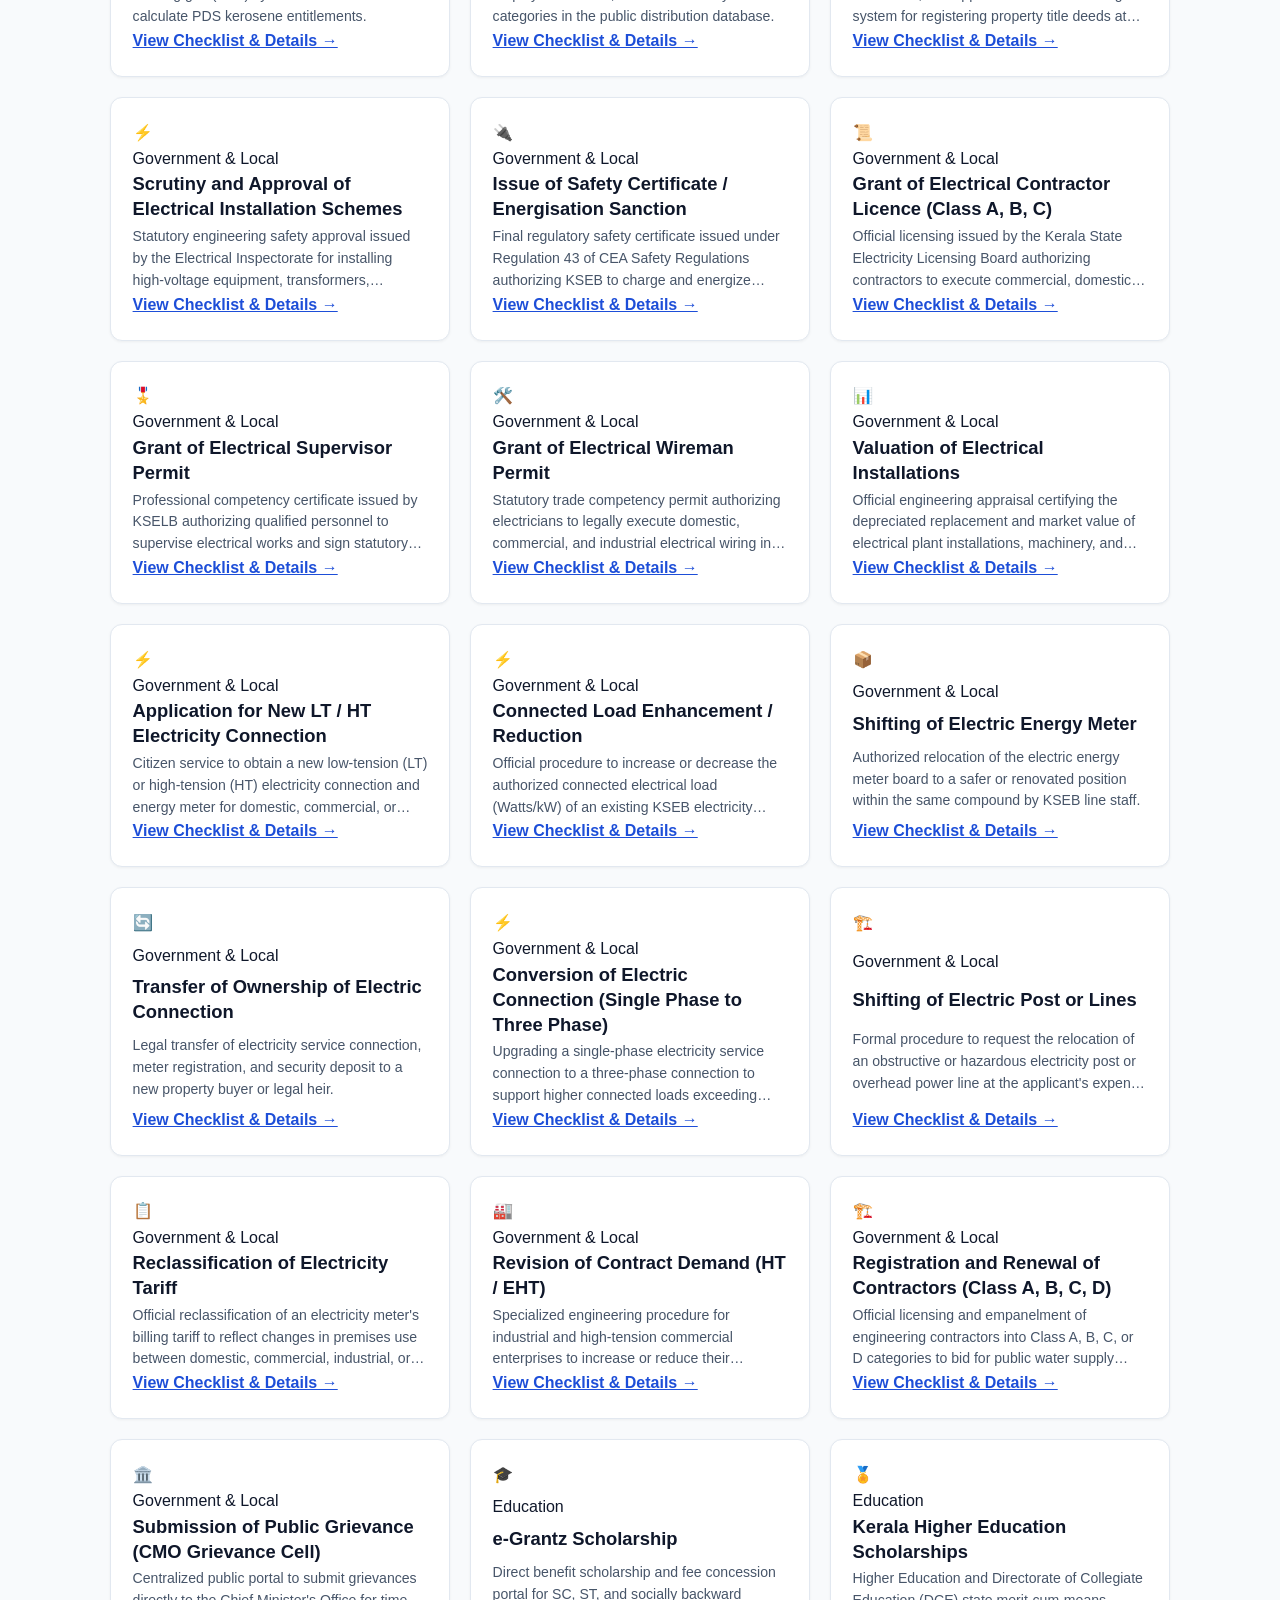
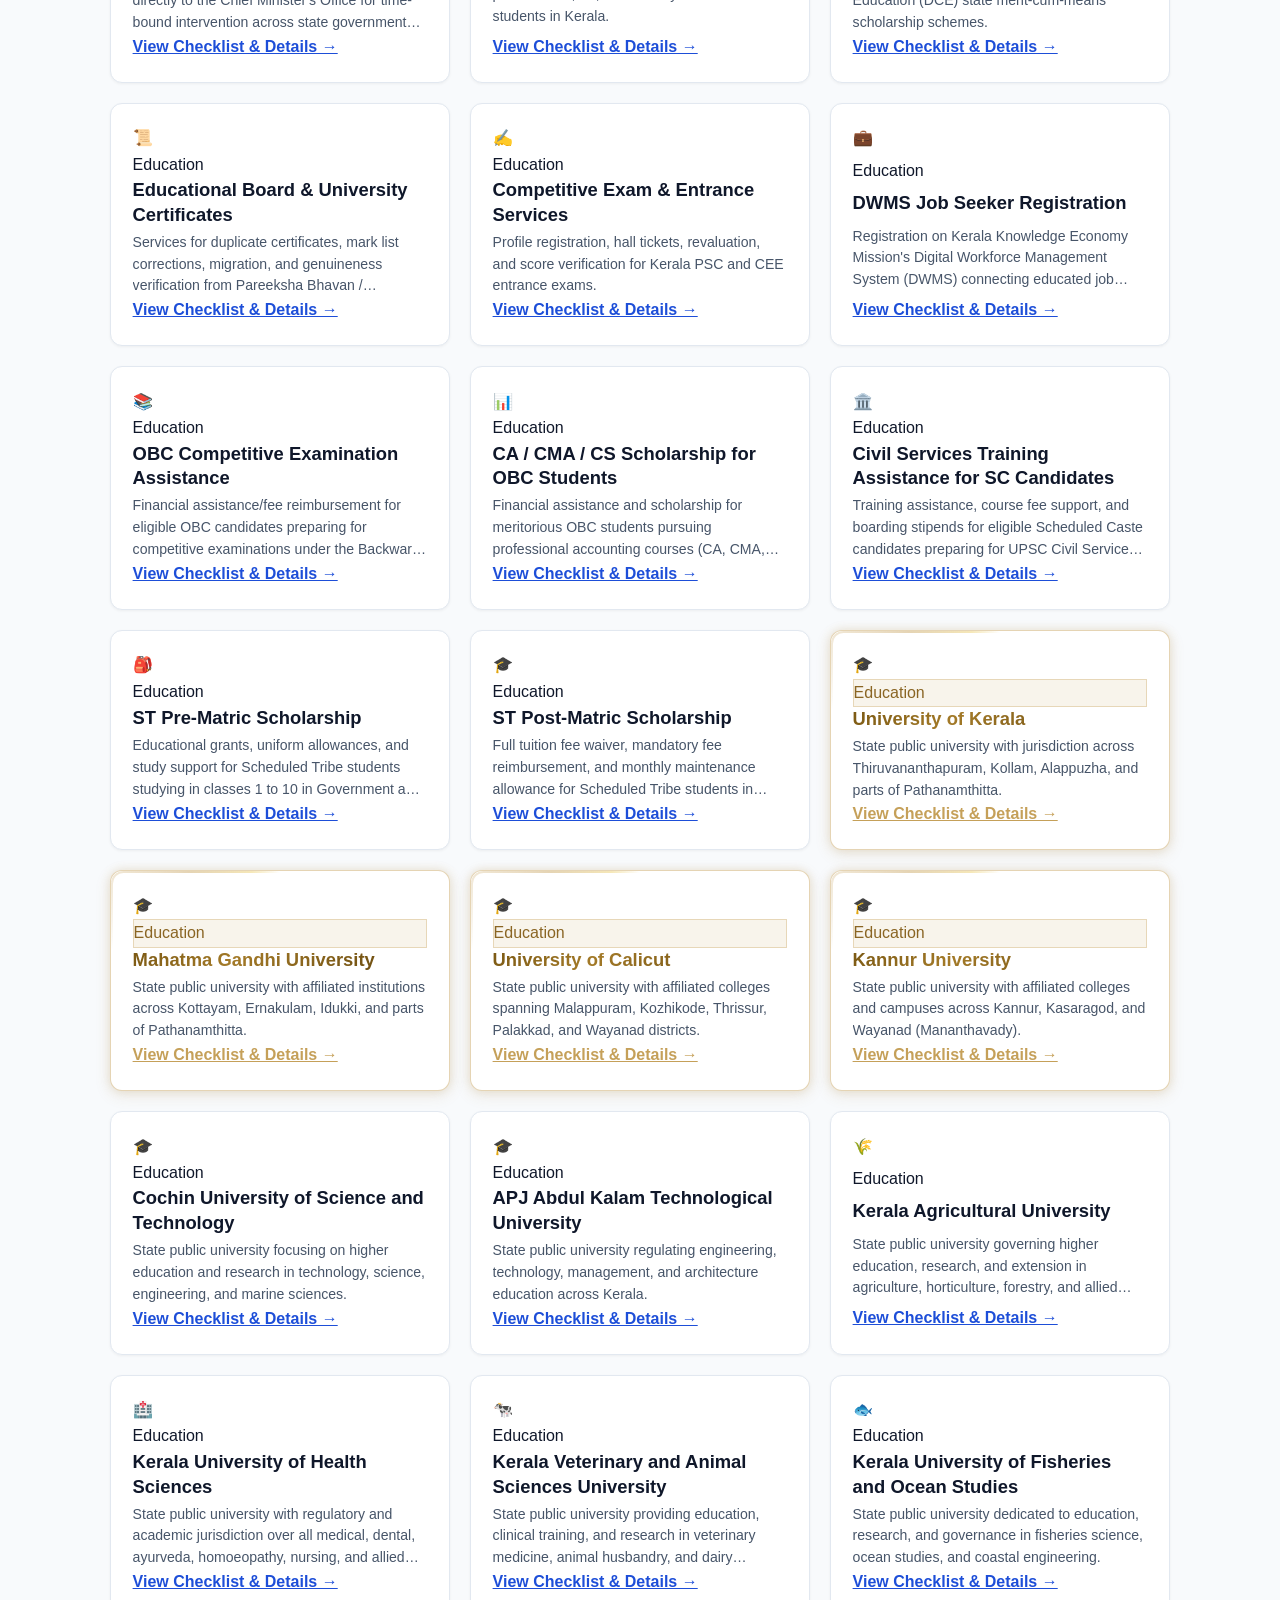
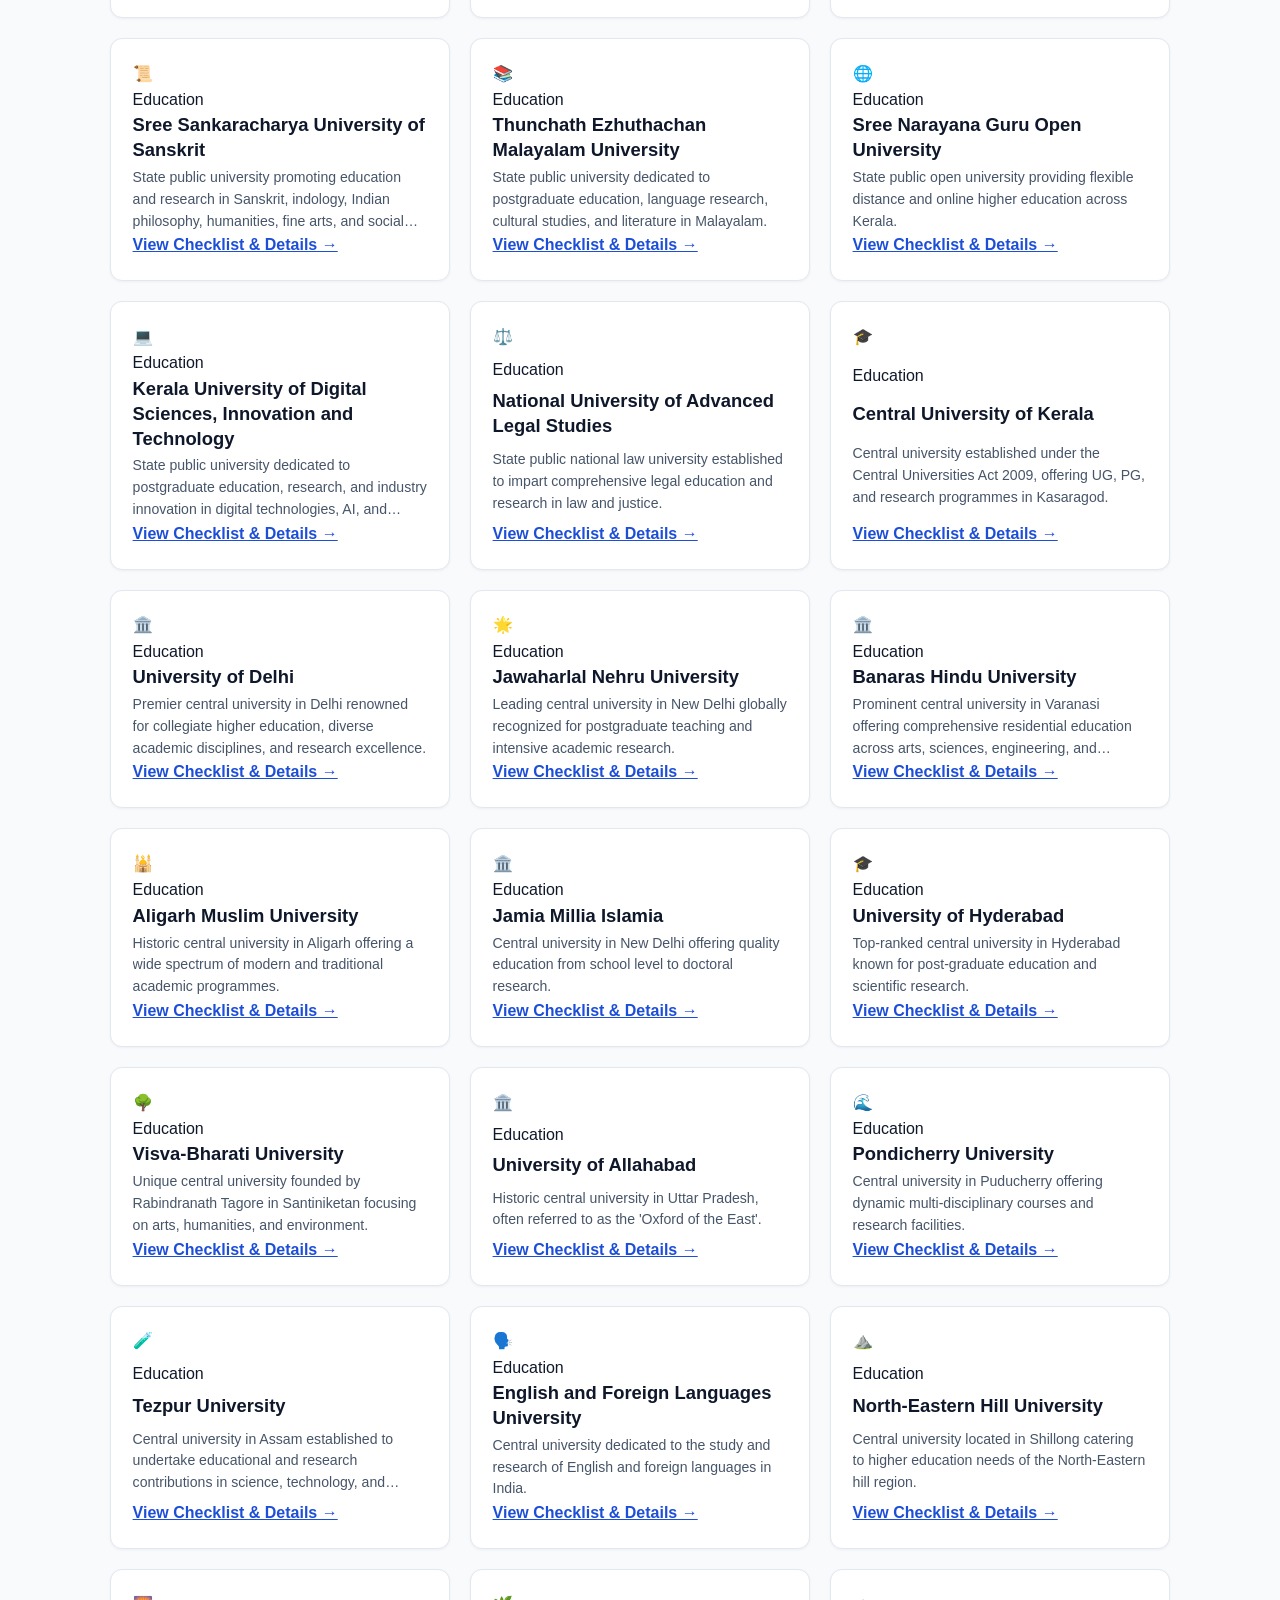
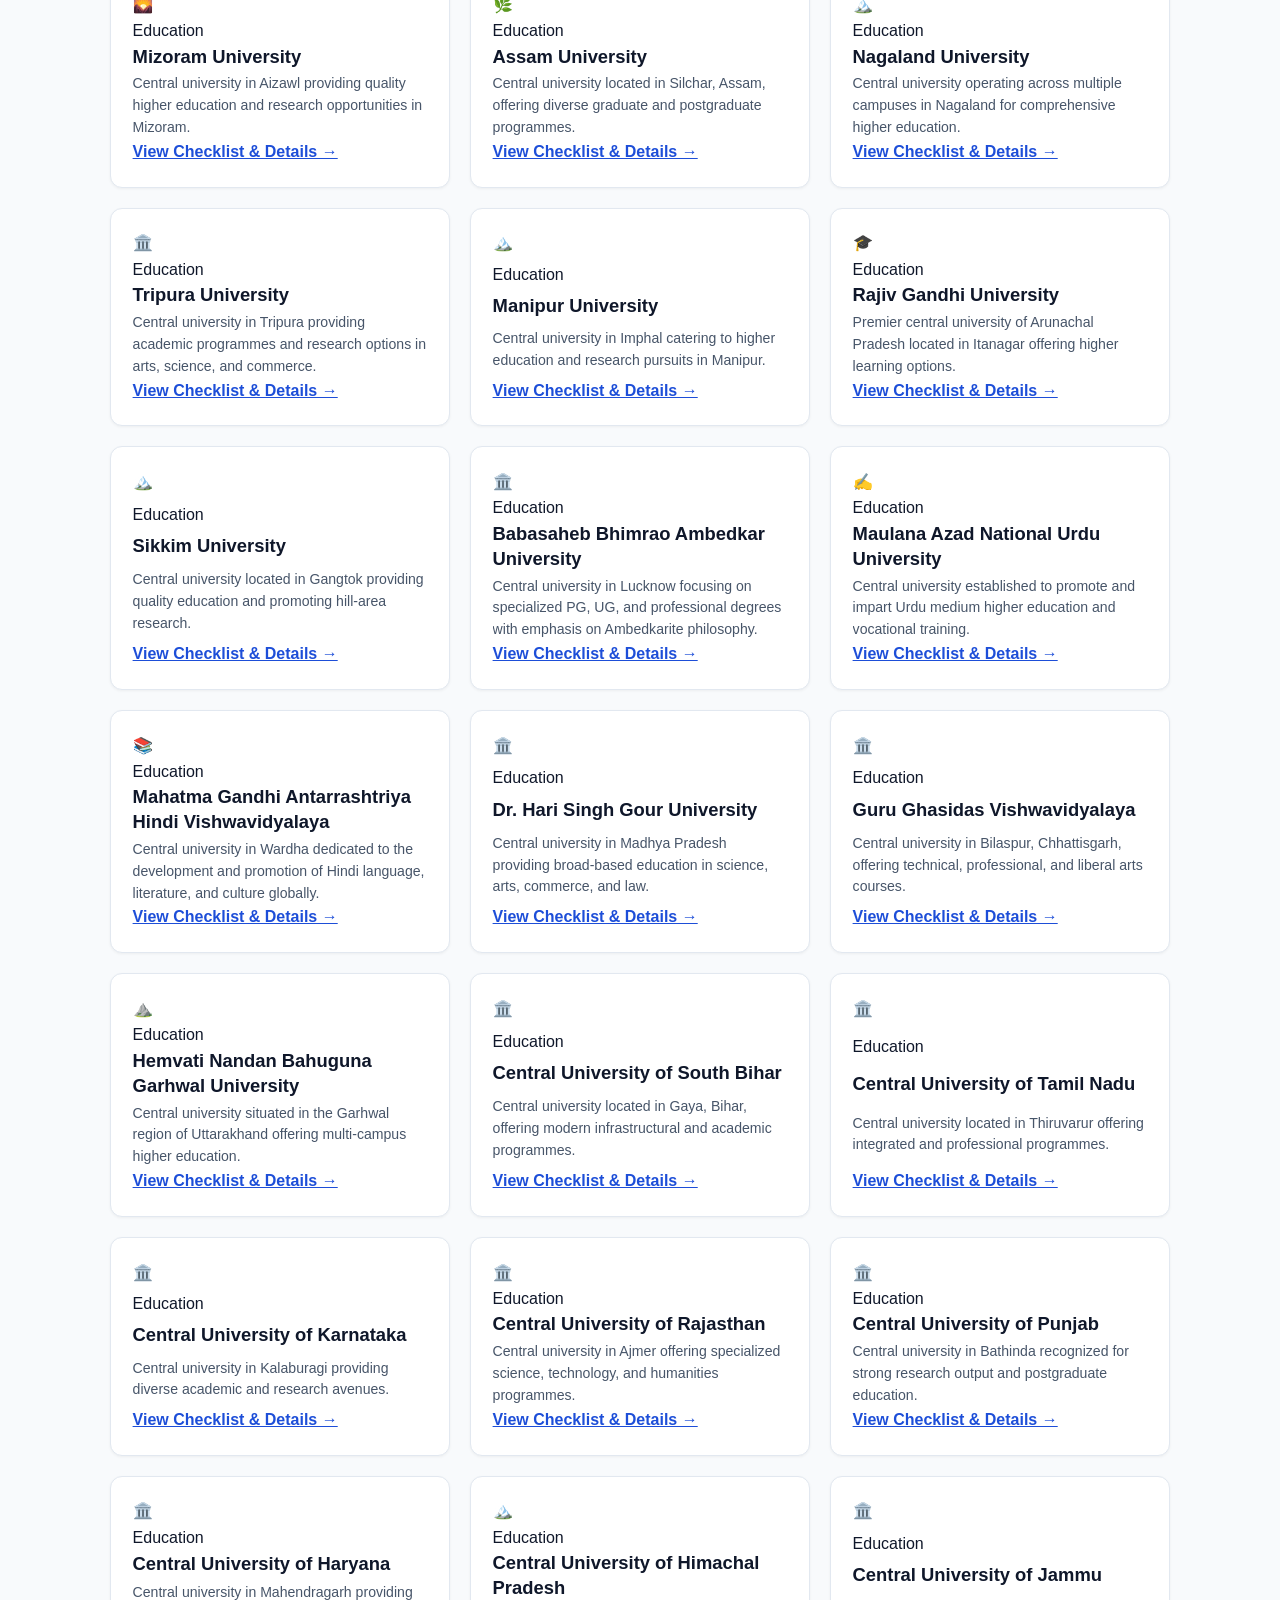
==== commit fb0c751b: "Update index.html" ====
--- a/index.html
+++ b/index.html
@@ -5,13 +5,15 @@
   <meta charset="UTF-8">
   <meta name="viewport" content="width=device-width, initial-scale=1.0, maximum-scale=1.0, user-scalable=no"> 
 
-  <title>SevaCheck Kerala — Know What You Need Before You Apply</title>
+    <title>SevaCheck Kerala — Know What You Need Before You Apply</title>
   <meta name="description" content="Independent information and document checklist platform for Kerala Government services.">
-
+  <meta name="theme-color" content="#1d4ed8">
+
+  <link rel="manifest" href="/manifest.json">
   <link rel="icon" type="image/x-icon" href="/favicon.ico">
   <link rel="icon" type="image/png" sizes="32x32" href="/favicon-32x32.png">
   <link rel="icon" type="image/png" sizes="16x16" href="/favicon-16x16.png">
-  <link rel="apple-touch-icon" sizes="180x180" href="/apple-touch-icon.png">
+  <link rel="apple-touch-icon" sizes="180x180" href="/assets/pwa-app-icons/apple-touch-icon.png">
 
   <link rel="stylesheet" href="style.css">
   <script async src="https://pagead2.googlesyndication.com/pagead/js/adsbygoogle.js?client=ca-pub-5078798568817261"
